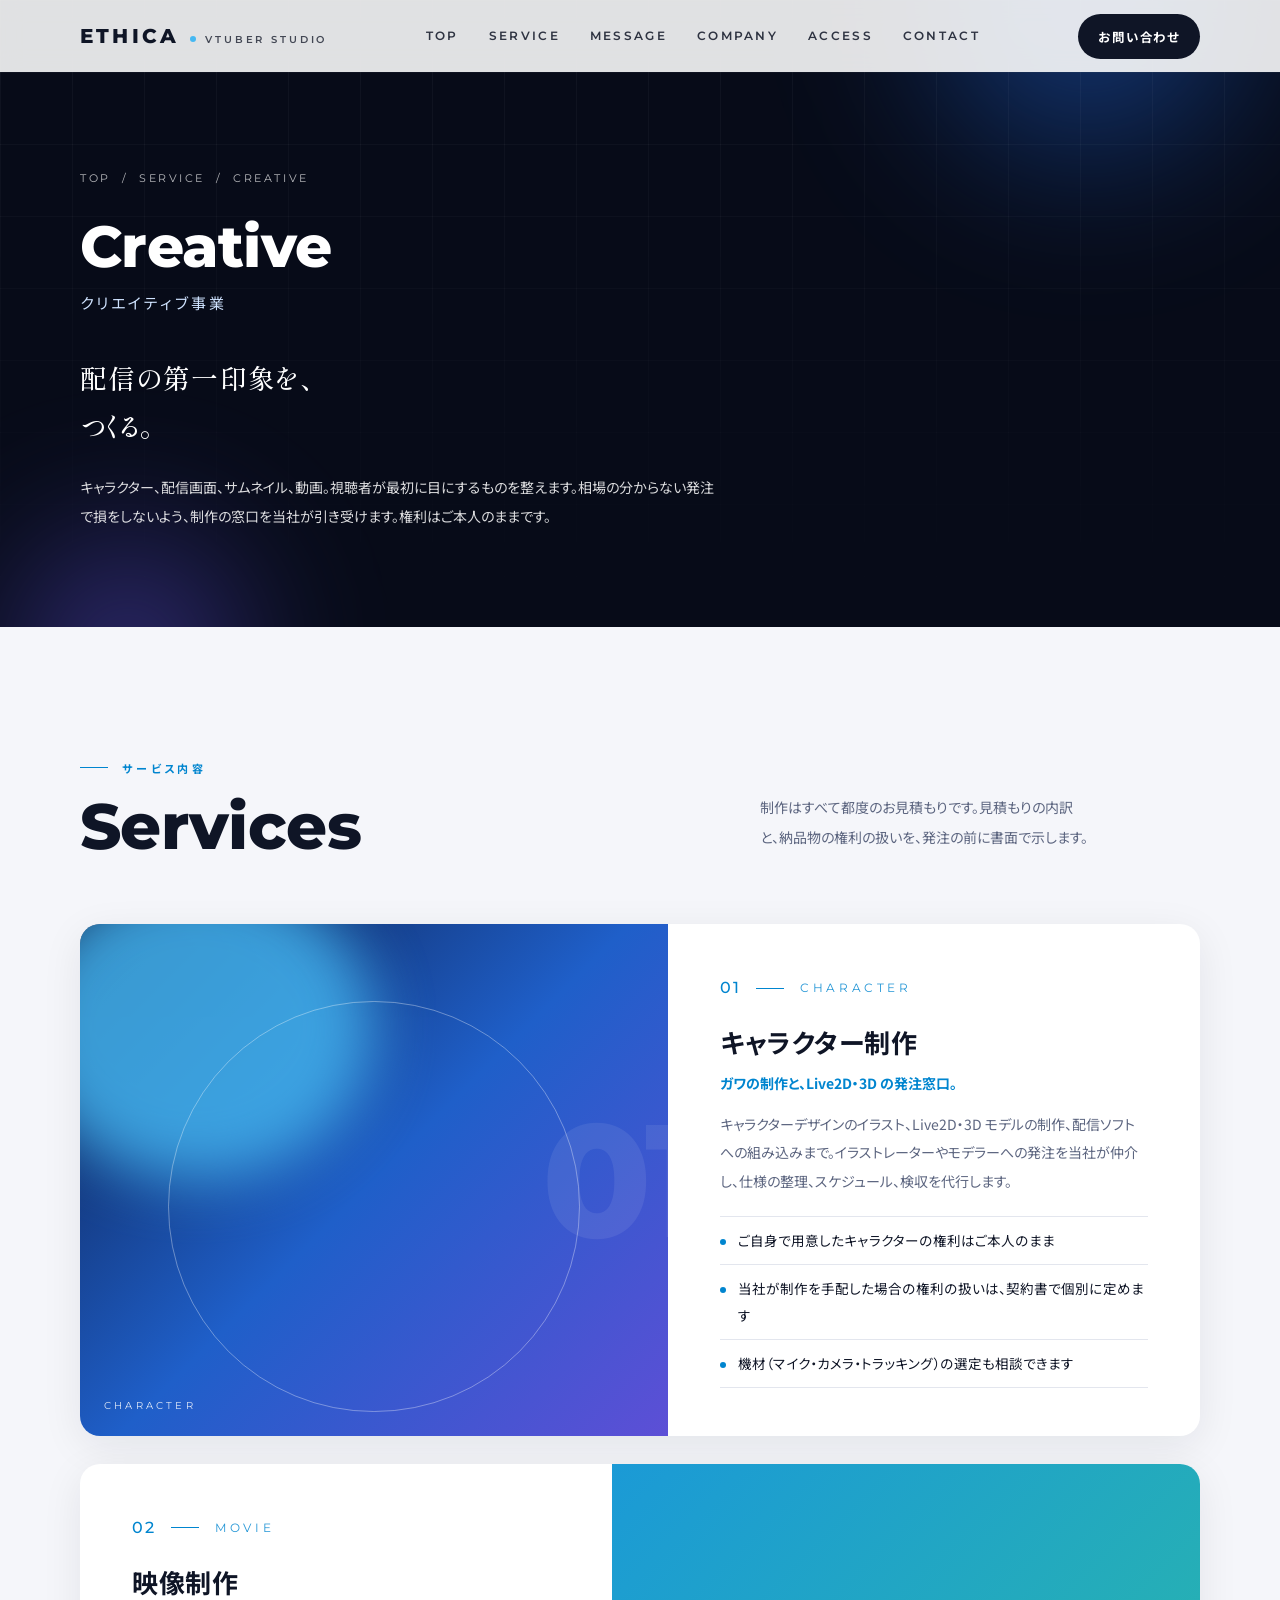
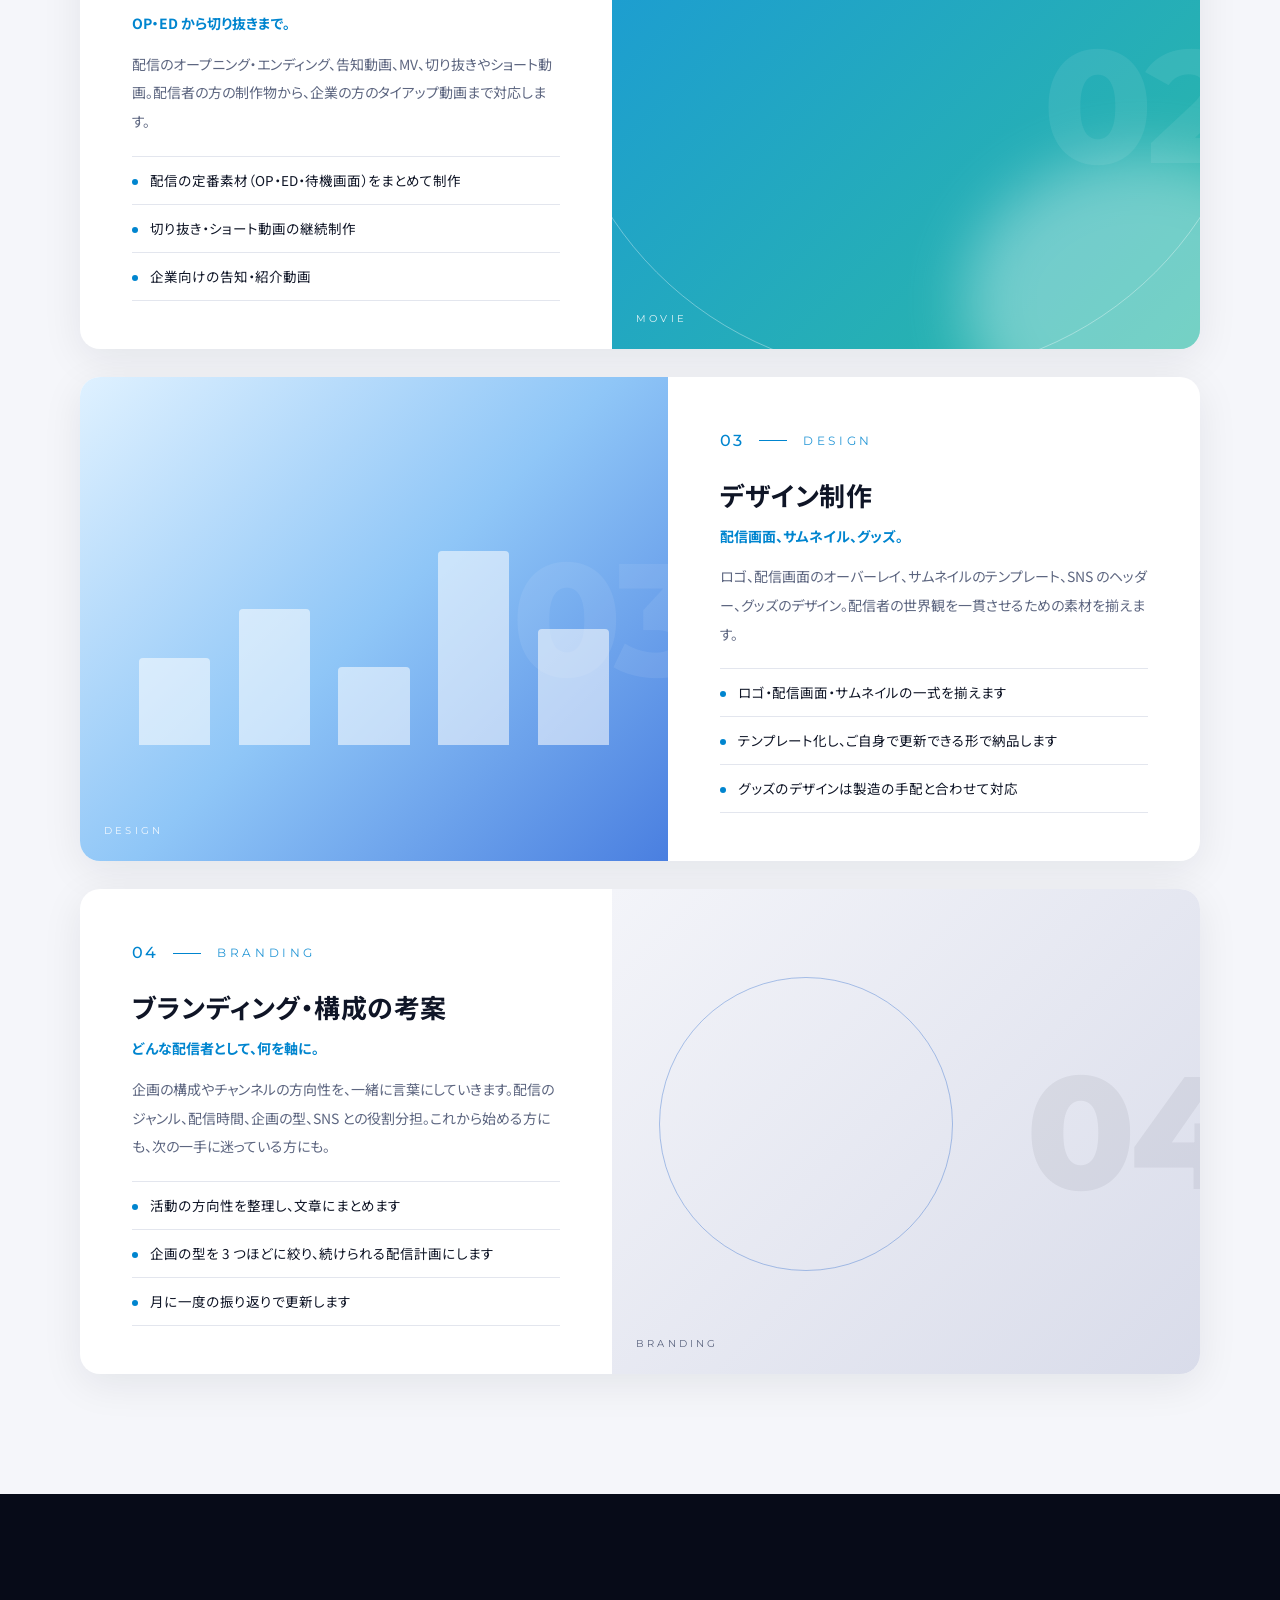
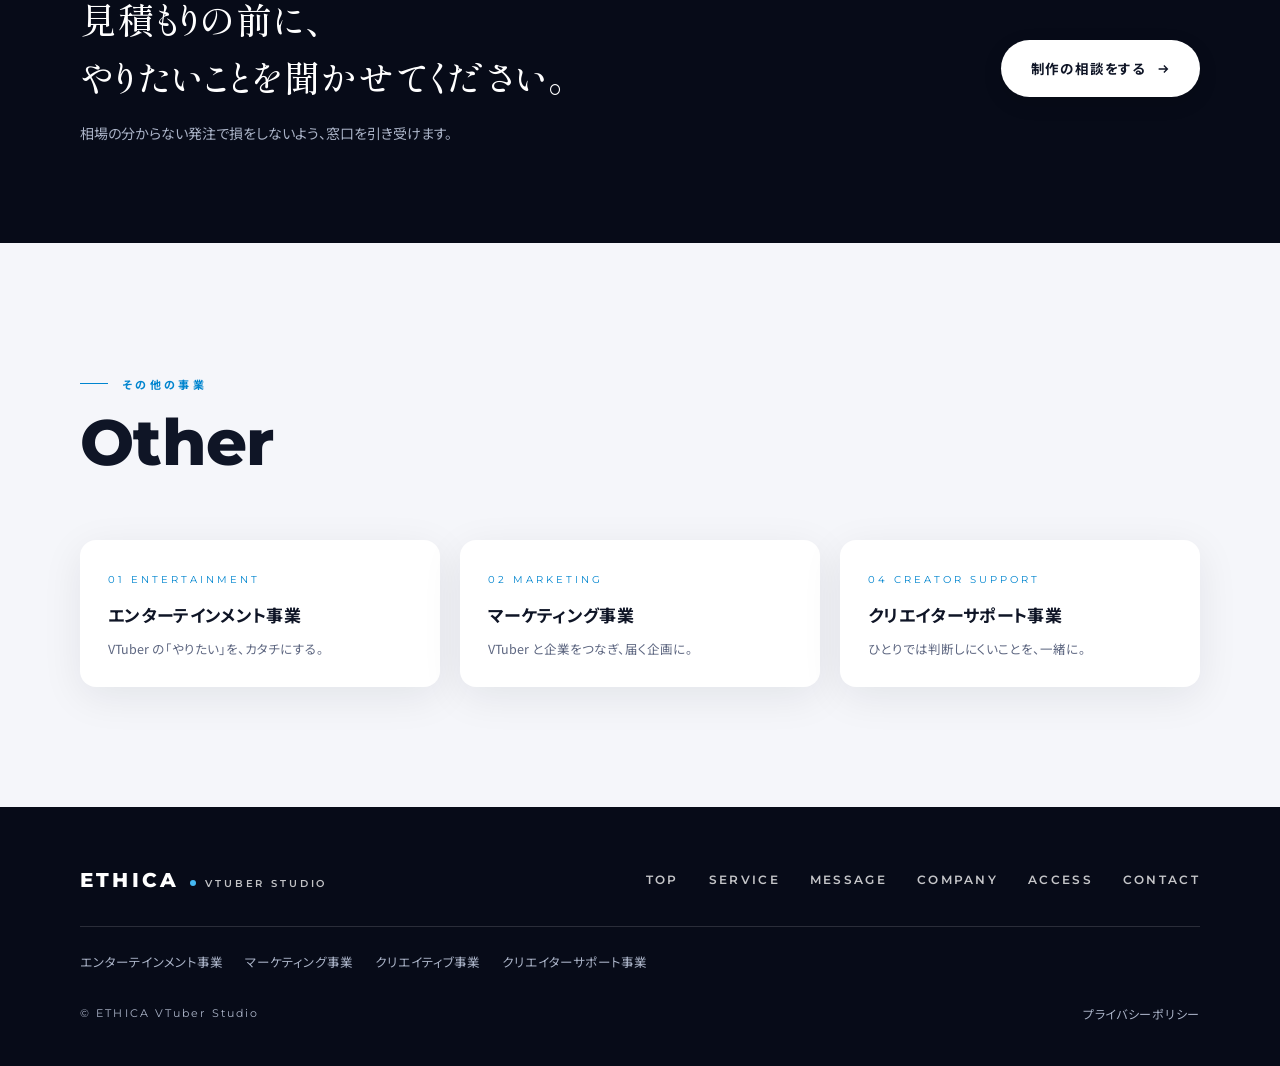
==== creative.html @ b713c882 "ETHICA VTuber Studio サイト初版（トップ・事業4ページ・プライバシーポリシー） Co-Authored-By: Claude Fable 5.1 <noreply@anthropi" ====
<!doctype html>
<html lang="ja">
<head>
<meta charset="utf-8">
<meta name="viewport" content="width=device-width,initial-scale=1">
<title>クリエイティブ事業｜ETHICA VTuber Studio</title>
<meta name="description" content="キャラクター制作、映像制作、デザイン制作、ブランディングと構成の考案。配信の第一印象をつくります。">
<meta name="robots" content="noindex,nofollow">
<meta property="og:title" content="クリエイティブ事業｜ETHICA VTuber Studio">
<meta property="og:description" content="キャラクター制作、映像制作、デザイン制作、ブランディングと構成の考案。配信の第一印象をつくります。">
<meta property="og:type" content="website">
<link rel="icon" href="assets/favicon.svg" type="image/svg+xml">
<link rel="preconnect" href="https://fonts.googleapis.com">
<link rel="preconnect" href="https://fonts.gstatic.com" crossorigin>
<link href="https://fonts.googleapis.com/css2?family=Montserrat:wght@500;600;700;800&family=Noto+Sans+JP:wght@400;500;700&family=Shippori+Mincho:wght@500;600&display=swap" rel="stylesheet">
<link rel="stylesheet" href="assets/style.css">
</head>
<body>
<header class="hd sub">
<div class="wrap">
<a class="logo" href="index.html" aria-label="ETHICA VTuber Studio">ETHICA<span class="dot"></span><small>VTUBER STUDIO</small></a>
<nav class="gnav" aria-label="グローバルナビゲーション"><a href="index.html">TOP</a><a href="index.html#service">SERVICE</a><a href="index.html#message">MESSAGE</a><a href="index.html#company">COMPANY</a><a href="index.html#access">ACCESS</a><a href="index.html#contact">CONTACT</a></nav>
<a class="hd-cta" href="index.html#contact">お問い合わせ</a>
<button class="burger" aria-label="メニュー" aria-expanded="false"><span></span><span></span><span></span></button>
</div>
</header>
<nav class="mnav" aria-label="モバイルナビゲーション"><a href="index.html">TOP</a><a href="index.html#service">SERVICE</a><a href="index.html#message">MESSAGE</a><a href="index.html#company">COMPANY</a><a href="index.html#access">ACCESS</a><a href="index.html#contact">CONTACT</a><div class="sub"><a href="entertainment.html">エンターテインメント事業</a><a href="marketing.html">マーケティング事業</a><a href="creative.html">クリエイティブ事業</a><a href="support.html">クリエイターサポート事業</a></div><a class="btn" href="index.html#contact">お問い合わせ</a></nav>
<main>
<section class="phero">
<div class="bg" aria-hidden="true"><i></i><i></i><div class="grid"></div></div>
<div class="wrap">
<p class="crumb"><a href="index.html">TOP</a> &nbsp;/&nbsp; <a href="index.html#service">SERVICE</a> &nbsp;/&nbsp; CREATIVE</p>
<h1 class="ttl">Creative</h1>
<p class="ja">クリエイティブ事業</p>
<p class="lead">配信の第一印象を、<br>つくる。</p>
<p class="desc">キャラクター、配信画面、サムネイル、動画。視聴者が最初に目にするものを整えます。相場の分からない発注で損をしないよう、制作の窓口を当社が引き受けます。権利はご本人のままです。</p>
</div>
</section>

<section class="paper">
<div class="wrap">
<div class="sec-head rv"><div><span class="label">サービス内容</span><h2 class="ttl">Services</h2></div><p>制作はすべて都度のお見積もりです。見積もりの内訳と、納品物の権利の扱いを、発注の前に書面で示します。</p></div>
<div class="items">
<article class="item rv">
<div class="vis"><div class="art a" aria-hidden="true"><span class="glow" style="width:60%;height:60%;left:-10%;top:-10%;background:#45b8f2"></span><span class="ring" style="width:70%;aspect-ratio:1;left:15%;top:15%"></span><span class="mark">01</span><span class="lbl">CHARACTER</span></div></div>
<div class="body"><div class="no"><b>01</b><span>CHARACTER</span></div><h3>キャラクター制作</h3><p class="lead">ガワの制作と、Live2D・3D の発注窓口。</p><p>キャラクターデザインのイラスト、Live2D・3D モデルの制作、配信ソフトへの組み込みまで。イラストレーターやモデラーへの発注を当社が仲介し、仕様の整理、スケジュール、検収を代行します。</p>
<ul class="pts"><li>ご自身で用意したキャラクターの権利はご本人のまま</li><li>当社が制作を手配した場合の権利の扱いは、契約書で個別に定めます</li><li>機材（マイク・カメラ・トラッキング）の選定も相談できます</li></ul></div>
</article>
<article class="item rv">
<div class="vis"><div class="art c" aria-hidden="true"><span class="ring" style="width:120%;aspect-ratio:1;left:-10%;top:-40%"></span><span class="glow" style="width:60%;height:60%;right:-20%;bottom:-20%;background:#fff;opacity:.35"></span><span class="mark">02</span><span class="lbl">MOVIE</span></div></div>
<div class="body"><div class="no"><b>02</b><span>MOVIE</span></div><h3>映像制作</h3><p class="lead">OP・ED から切り抜きまで。</p><p>配信のオープニング・エンディング、告知動画、MV、切り抜きやショート動画。配信者の方の制作物から、企業の方のタイアップ動画まで対応します。</p>
<ul class="pts"><li>配信の定番素材（OP・ED・待機画面）をまとめて制作</li><li>切り抜き・ショート動画の継続制作</li><li>企業向けの告知・紹介動画</li></ul></div>
</article>
<article class="item rv">
<div class="vis"><div class="art b" aria-hidden="true"><span class="bars"><i style="height:45%"></i><i style="height:70%"></i><i style="height:40%"></i><i style="height:100%"></i><i style="height:60%"></i></span><span class="mark">03</span><span class="lbl">DESIGN</span></div></div>
<div class="body"><div class="no"><b>03</b><span>DESIGN</span></div><h3>デザイン制作</h3><p class="lead">配信画面、サムネイル、グッズ。</p><p>ロゴ、配信画面のオーバーレイ、サムネイルのテンプレート、SNS のヘッダー、グッズのデザイン。配信者の世界観を一貫させるための素材を揃えます。</p>
<ul class="pts"><li>ロゴ・配信画面・サムネイルの一式を揃えます</li><li>テンプレート化し、ご自身で更新できる形で納品します</li><li>グッズのデザインは製造の手配と合わせて対応</li></ul></div>
</article>
<article class="item rv">
<div class="vis"><div class="art d" aria-hidden="true"><span class="ring" style="width:50%;aspect-ratio:1;left:8%;top:18%;border-color:rgba(31,95,201,.35)"></span><span class="mark">04</span><span class="lbl">BRANDING</span></div></div>
<div class="body"><div class="no"><b>04</b><span>BRANDING</span></div><h3>ブランディング・構成の考案</h3><p class="lead">どんな配信者として、何を軸に。</p><p>企画の構成やチャンネルの方向性を、一緒に言葉にしていきます。配信のジャンル、配信時間、企画の型、SNS との役割分担。これから始める方にも、次の一手に迷っている方にも。</p>
<ul class="pts"><li>活動の方向性を整理し、文章にまとめます</li><li>企画の型を 3 つほどに絞り、続けられる配信計画にします</li><li>月に一度の振り返りで更新します</li></ul></div>
</article>
</div>
</div>
</section>

<div class="band">
<div class="wrap">
<div><h2>見積もりの前に、<br>やりたいことを聞かせてください。</h2><p>相場の分からない発注で損をしないよう、窓口を引き受けます。</p></div>
<div class="ctas"><a class="btn" href="index.html#contact">制作の相談をする<svg class="ar" viewBox="0 0 16 16" fill="none" stroke="currentColor" stroke-width="1.6"><path d="M3 8h10M9 4l4 4-4 4"/></svg></a></div>
</div>
</div>

<section class="paper">
<div class="wrap">
<div class="sec-head rv"><div><span class="label">その他の事業</span><h2 class="ttl">Other</h2></div></div>
<div class="others">
<a class="rv d1" href="entertainment.html"><span class="en">01 Entertainment</span><b>エンターテインメント事業</b><span>VTuber の「やりたい」を、カタチにする。</span></a>
<a class="rv d2" href="marketing.html"><span class="en">02 Marketing</span><b>マーケティング事業</b><span>VTuber と企業をつなぎ、届く企画に。</span></a>
<a class="rv d3" href="support.html"><span class="en">04 Creator Support</span><b>クリエイターサポート事業</b><span>ひとりでは判断しにくいことを、一緒に。</span></a>
</div>
</div>
</section>
</main>
<footer class="ft">
<div class="wrap">
<div class="row">
<a class="logo" href="index.html">ETHICA<span class="dot"></span><small>VTUBER STUDIO</small></a>
<nav class="gnav" aria-label="フッターナビゲーション"><a href="index.html">TOP</a><a href="index.html#service">SERVICE</a><a href="index.html#message">MESSAGE</a><a href="index.html#company">COMPANY</a><a href="index.html#access">ACCESS</a><a href="index.html#contact">CONTACT</a></nav>
</div>
<div class="biz"><a href="entertainment.html">エンターテインメント事業</a><a href="marketing.html">マーケティング事業</a><a href="creative.html">クリエイティブ事業</a><a href="support.html">クリエイターサポート事業</a></div>
<div class="bottom"><span>© ETHICA VTuber Studio</span><a href="privacy.html">プライバシーポリシー</a></div>
</div>
</footer>
<script src="assets/main.js"></script>
</body>
</html>
---- assets/style.css ----
/* ETHICA VTuber Studio — サイト共通スタイル
   参考: miraimusubi.jp のトーン（紙色の背景・紺のインク・青→紫のグラデーション・Montserrat の英字見出し）
   3 色基調: paper / ink / brand（補助に dusk） */
:root{
  --paper:#f5f6fa; --white:#fff; --ink:#0f1526; --night:#070b18;
  --brand:#0085cf; --brand-light:#45b8f2; --dusk:#8b72ff; --teal:#2bb9a6;
  --muted:#5d6680; --line:#e3e6ee; --line-dark:rgba(255,255,255,.14);
  --grad:linear-gradient(100deg,#36c6db 0%,#1f74dc 55%,#0b49ac 100%);
  --grad-band:linear-gradient(110deg,#0b2a6b 0%,#1f5fc9 45%,#5d4fd6 100%);
  --font-sans:"Noto Sans JP","Hiragino Kaku Gothic ProN","Hiragino Sans",Meiryo,sans-serif;
  --font-serif:"Shippori Mincho","Hiragino Mincho ProN","Yu Mincho",serif;
  --font-display:"Montserrat","Noto Sans JP",sans-serif;
  --radius:20px; --shadow:0 10px 40px rgba(15,21,38,.08);
  --w:1120px;
}
*{box-sizing:border-box;margin:0;padding:0}
html{scroll-behavior:smooth;-webkit-text-size-adjust:100%}
body{font-family:var(--font-sans);color:var(--ink);background:var(--white);font-size:15px;line-height:2;-webkit-font-smoothing:antialiased;font-feature-settings:"palt"}
img,svg{display:block;max-width:100%}
a{color:inherit;text-decoration:none}
ul{list-style:none}
.wrap{width:min(var(--w),calc(100% - 48px));margin:0 auto}
.en{font-family:var(--font-display);letter-spacing:.18em;text-transform:uppercase}
.serif{font-family:var(--font-serif)}
.sr{position:absolute;width:1px;height:1px;overflow:hidden;clip:rect(0 0 0 0)}

/* ヘッダー: ヒーロー上では透過＋白文字、スクロール後は白の半透明バー */
.hd{position:fixed;inset:0 0 auto 0;z-index:50;height:72px;transition:background .35s,box-shadow .35s,color .35s;color:#fff}
.hd .wrap{height:100%;display:flex;align-items:center;justify-content:space-between}
.hd.solid,.hd.sub{background:rgba(255,255,255,.88);backdrop-filter:blur(12px);-webkit-backdrop-filter:blur(12px);color:var(--ink);box-shadow:0 1px 0 rgba(15,21,38,.06)}
.logo{display:flex;align-items:baseline;gap:9px;font-family:var(--font-display);font-weight:800;font-size:20px;letter-spacing:.16em;line-height:1}
.logo small{font-size:9.5px;letter-spacing:.3em;font-weight:600;opacity:.75}
.logo .dot{display:inline-block;width:6px;height:6px;border-radius:50%;background:var(--brand-light);margin-left:2px;transform:translateY(-1px)}
.gnav{display:flex;gap:30px;font-family:var(--font-display);font-size:11.5px;letter-spacing:.2em;font-weight:600}
.gnav a{position:relative;padding:6px 0;opacity:.85}
.gnav a::after{content:"";position:absolute;left:0;right:0;bottom:0;height:1px;background:currentColor;transform:scaleX(0);transform-origin:left;transition:transform .3s}
.gnav a:hover::after{transform:scaleX(1)}
.hd-cta{display:inline-flex;align-items:center;gap:8px;padding:10px 20px;border-radius:999px;font-size:12.5px;font-weight:700;letter-spacing:.06em;background:#fff;color:var(--ink);box-shadow:0 4px 14px rgba(0,0,0,.12)}
.hd.solid .hd-cta,.hd.sub .hd-cta{background:var(--ink);color:#fff;box-shadow:none}
.burger{display:none;width:44px;height:44px;border:0;background:none;color:inherit;cursor:pointer;position:relative}
.burger span{position:absolute;left:12px;right:12px;height:1.5px;background:currentColor;transition:.3s}
.burger span:nth-child(1){top:16px}.burger span:nth-child(2){top:22px}.burger span:nth-child(3){top:28px}
.burger.open span:nth-child(1){top:22px;transform:rotate(45deg)}.burger.open span:nth-child(2){opacity:0}.burger.open span:nth-child(3){top:22px;transform:rotate(-45deg)}
.mnav{display:none}

/* ヒーロー（トップ）: 全画面の暗い舞台。中央に明朝の一文 */
.hero{position:relative;min-height:100svh;display:grid;place-items:center;text-align:center;color:#fff;background:var(--night);overflow:hidden;isolation:isolate}
.hero .bg{position:absolute;inset:0;z-index:-1}
.hero .bg i{position:absolute;border-radius:50%;filter:blur(70px);opacity:.75;animation:drift 18s ease-in-out infinite alternate}
.hero .bg i:nth-child(1){width:60vw;height:60vw;left:-15vw;top:-20vw;background:radial-gradient(closest-side,#1f5fc9,transparent 70%)}
.hero .bg i:nth-child(2){width:50vw;height:50vw;right:-12vw;top:10vh;background:radial-gradient(closest-side,#5d4fd6,transparent 70%);animation-delay:-6s}
.hero .bg i:nth-child(3){width:40vw;height:40vw;left:30vw;bottom:-18vw;background:radial-gradient(closest-side,#2bb9a6,transparent 70%);opacity:.45;animation-delay:-11s}
.hero .bg .grid{position:absolute;inset:0;background-image:linear-gradient(rgba(255,255,255,.045) 1px,transparent 1px),linear-gradient(90deg,rgba(255,255,255,.045) 1px,transparent 1px);background-size:72px 72px;mask-image:radial-gradient(ellipse at center,#000 30%,transparent 75%);-webkit-mask-image:radial-gradient(ellipse at center,#000 30%,transparent 75%)}
.hero .bg .vig{position:absolute;inset:0;background:radial-gradient(ellipse at center,transparent 40%,rgba(7,11,24,.7) 100%)}
@keyframes drift{from{transform:translate(0,0) scale(1)}to{transform:translate(4vw,3vh) scale(1.08)}}
.hero .in{padding:120px 24px 140px}
.hero .eyebrow{font-size:11px;letter-spacing:.4em;opacity:.75;margin-bottom:28px}
.hero h1{font-family:var(--font-serif);font-weight:500;font-size:clamp(34px,5.2vw,68px);line-height:1.55;letter-spacing:.06em;text-shadow:0 2px 30px rgba(0,0,0,.35)}
.hero .sub{margin-top:26px;font-size:clamp(13px,1.1vw,15.5px);letter-spacing:.22em;opacity:.85}
.hero .ctas{display:flex;gap:14px;justify-content:center;margin-top:46px;flex-wrap:wrap}
.scroll{position:absolute;left:50%;bottom:34px;transform:translateX(-50%);font-family:var(--font-display);font-size:9.5px;letter-spacing:.4em;opacity:.7;display:flex;flex-direction:column;align-items:center;gap:10px}
.scroll::after{content:"";width:1px;height:44px;background:linear-gradient(#fff,transparent);animation:scroll-line 2.4s cubic-bezier(.65,0,.35,1) infinite}
@keyframes scroll-line{0%{transform:scaleY(0);transform-origin:top}50%{transform:scaleY(1);transform-origin:top}51%{transform-origin:bottom}100%{transform:scaleY(0);transform-origin:bottom}}

/* ボタン */
.btn{display:inline-flex;align-items:center;gap:10px;padding:15px 30px;border-radius:999px;font-size:13.5px;font-weight:700;letter-spacing:.06em;background:#fff;color:var(--ink);transition:transform .25s,box-shadow .25s;box-shadow:0 6px 20px rgba(0,0,0,.12)}
.btn:hover{transform:translateY(-2px);box-shadow:0 12px 28px rgba(0,0,0,.18)}
.btn.ghost{background:transparent;color:#fff;border:1px solid rgba(255,255,255,.55);box-shadow:none}
.btn.ghost:hover{background:rgba(255,255,255,.1)}
.btn.ink{background:var(--ink);color:#fff;box-shadow:none}
.btn.brand{background:var(--grad);color:#fff;box-shadow:0 8px 24px rgba(31,95,201,.3)}
.btn .ar{width:14px;height:14px}
.tlink{display:inline-flex;align-items:center;gap:8px;font-size:13px;font-weight:700;letter-spacing:.04em;padding-bottom:6px;border-bottom:1px solid var(--line);transition:border-color .3s}
.tlink:hover{border-color:var(--ink)}
.tlink .ar{width:13px;height:13px}

/* セクション共通 */
section{padding:120px 0}
.paper{background:var(--paper)}
.sec-head{display:flex;justify-content:space-between;align-items:flex-end;gap:48px;margin-bottom:64px}
.label{display:inline-flex;align-items:center;gap:14px;font-size:11px;letter-spacing:.3em;color:var(--brand);font-weight:700}
.label::before{content:"";width:28px;height:1px;background:currentColor}
.label.light{color:var(--brand-light)}
.ttl{font-family:var(--font-display);font-weight:800;font-size:clamp(40px,5vw,64px);line-height:1.05;letter-spacing:-.01em;margin-top:14px;color:var(--ink)}
.ttl.light{color:#e9ecf3}
.sec-head p{max-width:440px;font-size:14px;color:var(--muted);line-height:2.1;padding-bottom:8px;text-wrap:balance}

/* Service: 大型カード1枚＋3枚カード */
.feature{display:grid;grid-template-columns:1fr 1fr;border-radius:var(--radius);overflow:hidden;box-shadow:var(--shadow);background:var(--night);color:#fff}
.feature .vis{position:relative;min-height:440px;overflow:hidden}
.feature .body{padding:56px 60px 56px 56px;display:flex;flex-direction:column;justify-content:center}
.no{display:flex;align-items:center;gap:16px;font-family:var(--font-display);font-size:12px;letter-spacing:.3em;color:var(--brand-light)}
.no b{font-weight:500;font-size:16px;letter-spacing:.1em}
.no::after{content:"";width:28px;height:1px;background:currentColor;order:1}
.no span{order:2;opacity:.85}
.feature .kicker{margin-top:28px;font-size:13.5px;letter-spacing:.12em;opacity:.8}
.feature h3{margin-top:8px;font-family:var(--font-serif);font-weight:500;font-size:clamp(28px,2.6vw,38px);letter-spacing:.06em;line-height:1.4;background:linear-gradient(90deg,#fff,#b9d8ff 60%,#c9bbff);-webkit-background-clip:text;background-clip:text;color:transparent}
.feature p{margin-top:22px;font-size:14px;line-height:2.1;opacity:.9}
.feature .meta{margin-top:26px;padding-top:22px;border-top:1px solid var(--line-dark);font-size:12.5px;color:#aab3c7;line-height:2}
.feature .meta b{color:var(--brand-light);font-weight:600;margin-right:10px}
.feature .btn{margin-top:30px;align-self:flex-start}
.cards{display:grid;grid-template-columns:repeat(3,1fr);gap:28px;margin-top:28px}
.card{background:#fff;border-radius:var(--radius);overflow:hidden;box-shadow:var(--shadow);display:flex;flex-direction:column;transition:transform .35s,box-shadow .35s}
.card:hover{transform:translateY(-4px);box-shadow:0 20px 50px rgba(15,21,38,.12)}
.card .vis{height:220px;position:relative;overflow:hidden}
.card .body{padding:30px 30px 34px;display:flex;flex-direction:column;flex:1}
.card .no{color:var(--brand)}
.card h3{margin-top:18px;font-size:22px;font-weight:700;letter-spacing:.02em;line-height:1.5}
.card .lead{margin-top:6px;font-size:14px;color:var(--brand);font-weight:700}
.card p{margin-top:8px;font-size:13.5px;color:var(--muted);line-height:1.95}
.tags{display:flex;flex-wrap:wrap;gap:8px;margin-top:16px}
.tags li{font-family:var(--font-display);font-size:9.5px;letter-spacing:.14em;padding:5px 12px;border:1px solid var(--line);border-radius:999px;color:var(--muted)}
.card .tlink{margin-top:auto;padding-top:26px;align-self:flex-start}

/* ビジュアル（画像の代わりに抽象グラフィック） */
.art{position:absolute;inset:0;overflow:hidden}
.art.a{background:linear-gradient(135deg,#0b1b45 0%,#1f5fc9 50%,#5d4fd6 100%)}
.art.b{background:linear-gradient(135deg,#dff1ff 0%,#8fc6f7 50%,#4a7fe0 100%)}
.art.c{background:linear-gradient(135deg,#1b9ad6 0%,#2bb9a6 100%)}
.art.d{background:linear-gradient(135deg,#f3f4f9 0%,#d9dcea 100%)}
.art .ring{position:absolute;border-radius:50%;border:1px solid rgba(255,255,255,.35)}
.art .glow{position:absolute;border-radius:50%;filter:blur(30px);opacity:.8}
.art .lbl{position:absolute;left:24px;bottom:20px;font-family:var(--font-display);font-size:10px;letter-spacing:.32em;color:rgba(255,255,255,.85)}
.art.d .lbl{color:var(--muted)}
.art .mark{position:absolute;right:-6%;top:50%;transform:translateY(-50%);font-family:var(--font-display);font-weight:800;font-size:160px;letter-spacing:-.04em;color:rgba(255,255,255,.08);line-height:1;user-select:none}
.art.d .mark{color:rgba(15,21,38,.06)}
.art .bars{position:absolute;left:10%;right:10%;bottom:24%;display:flex;gap:6%;align-items:flex-end;height:40%}
.art .bars i{flex:1;background:rgba(255,255,255,.55);border-radius:4px 4px 0 0}

/* Message: 暗い帯 */
.msg{background:var(--night);color:#fff;text-align:center;position:relative;overflow:hidden}
.msg .glow{position:absolute;left:50%;top:60%;width:720px;height:720px;transform:translate(-50%,-50%);background:radial-gradient(closest-side,rgba(93,79,214,.35),transparent 70%);filter:blur(30px);pointer-events:none}
.msg .label{justify-content:center}
.msg .label::before{display:none}
.msg .label::after{content:"";width:28px;height:1px;background:currentColor;order:-1}
.msg .copy{margin:56px auto 0;max-width:720px;font-size:15px;line-height:2.3}
.msg .copy+.copy{margin-top:28px}
.msg .mvv{display:grid;grid-template-columns:repeat(3,1fr);gap:24px;max-width:960px;margin:64px auto 0;text-align:left}
.msg .mvv div{padding:30px 30px 32px;border:1px solid var(--line-dark);border-radius:16px;background:rgba(255,255,255,.03)}
.msg .mvv .en{font-size:10.5px;color:var(--brand-light);letter-spacing:.3em}
.msg .mvv h3{margin-top:14px;font-family:var(--font-serif);font-weight:500;font-size:20px;line-height:1.7;letter-spacing:.04em}
.msg .mvv p{margin-top:10px;font-size:13px;color:#aab3c7;line-height:1.9}

/* Company / Access: 左見出し・右内容の 2 カラム */
.two{display:grid;grid-template-columns:320px 1fr;gap:64px;align-items:start}
.dl{border-top:1px solid var(--line)}
.dl div{display:grid;grid-template-columns:150px 1fr;gap:24px;padding:22px 0;border-bottom:1px solid var(--line);font-size:14px}
.dl dt{color:var(--brand);font-weight:700;font-size:13px;letter-spacing:.06em}
.dl dd{color:var(--ink);line-height:2}
.dl dd.tbd{color:var(--muted)}
.acc p{font-size:14px;line-height:2.1;margin-top:26px}
.acc .tlink{margin-top:24px}
.map{background:var(--paper);border-radius:var(--radius);min-height:360px;display:flex;align-items:center;justify-content:center;text-align:center;padding:48px}
.map .in{max-width:420px}
.map .en{font-size:10.5px;color:var(--brand);letter-spacing:.3em}
.map h3{margin-top:16px;font-size:20px;font-weight:700;letter-spacing:.02em}
.map p{margin-top:12px;font-size:13.5px;color:var(--muted)}
.map .pins{display:flex;gap:10px;justify-content:center;flex-wrap:wrap;margin-top:22px}
.map .pins li{font-size:12px;padding:6px 14px;border-radius:999px;background:#fff;border:1px solid var(--line);color:var(--ink)}

/* Contact: 青→紫の帯 */
.contact{background:var(--grad-band);color:#fff;text-align:center;position:relative;overflow:hidden}
.contact::before{content:"";position:absolute;left:-10%;top:-30%;width:50%;height:160%;background:radial-gradient(closest-side,rgba(69,184,242,.35),transparent 70%);filter:blur(30px)}
.contact::after{content:"";position:absolute;right:-10%;bottom:-40%;width:50%;height:160%;background:radial-gradient(closest-side,rgba(139,114,255,.45),transparent 70%);filter:blur(30px)}
.contact .wrap{position:relative;z-index:1}
.contact .label{justify-content:center;color:#cfe3ff}
.contact .label::before{display:none}
.contact .label::after{content:"";width:28px;height:1px;background:currentColor;order:-1}
.contact .ttl{color:#fff}
.contact .copy{margin-top:30px;font-size:14.5px;line-height:2.1;opacity:.95}
.contact .ctas{display:flex;gap:14px;justify-content:center;margin-top:40px;flex-wrap:wrap}
.contact .mail{margin-top:22px;font-family:var(--font-display);font-size:12.5px;letter-spacing:.2em;opacity:.85}
.contact .note{margin-top:22px;font-size:12px;opacity:.75}

/* フッター */
.ft{background:var(--night);color:#fff;padding:56px 0 40px}
.ft .row{display:flex;justify-content:space-between;align-items:center;gap:24px;flex-wrap:wrap;padding-bottom:28px;border-bottom:1px solid var(--line-dark)}
.ft .gnav{opacity:.9}
.ft .biz{display:flex;gap:22px;flex-wrap:wrap;margin-top:22px;font-size:12.5px;color:#aab3c7}
.ft .biz a:hover{color:#fff}
.ft .bottom{display:flex;justify-content:space-between;align-items:center;gap:16px;flex-wrap:wrap;margin-top:28px;font-family:var(--font-display);font-size:10.5px;letter-spacing:.2em;color:#aab3c7}
.ft .bottom a{font-family:var(--font-sans);letter-spacing:.06em;font-size:12px}

/* 事業ページ */
.phero{position:relative;background:var(--night);color:#fff;padding:168px 0 96px;overflow:hidden;isolation:isolate}
.phero .bg{position:absolute;inset:0;z-index:-1}
.phero .bg i{position:absolute;border-radius:50%;filter:blur(70px);opacity:.7}
.phero .bg i:nth-child(1){width:50vw;height:50vw;right:-10vw;top:-25vw;background:radial-gradient(closest-side,#1f5fc9,transparent 70%)}
.phero .bg i:nth-child(2){width:36vw;height:36vw;left:-8vw;bottom:-20vw;background:radial-gradient(closest-side,#5d4fd6,transparent 70%)}
.phero .bg .grid{position:absolute;inset:0;background-image:linear-gradient(rgba(255,255,255,.045) 1px,transparent 1px),linear-gradient(90deg,rgba(255,255,255,.045) 1px,transparent 1px);background-size:72px 72px;mask-image:linear-gradient(#000,transparent);-webkit-mask-image:linear-gradient(#000,transparent)}
.phero .crumb{font-family:var(--font-display);font-size:10.5px;letter-spacing:.24em;opacity:.7}
.phero .crumb a:hover{opacity:1}
.phero .ttl{color:#fff;font-size:clamp(34px,4.6vw,58px);margin-top:28px}
.phero .ja{margin-top:10px;font-size:15px;letter-spacing:.2em;color:#cfe3ff}
.phero .lead{margin-top:36px;max-width:640px;font-family:var(--font-serif);font-size:clamp(20px,2.1vw,28px);line-height:1.8;letter-spacing:.05em;font-weight:500}
.phero .desc{margin-top:22px;max-width:640px;font-size:14px;line-height:2.1;opacity:.85}
.items{display:flex;flex-direction:column;gap:28px}
.item{display:grid;grid-template-columns:1.05fr .95fr;background:#fff;border-radius:var(--radius);overflow:hidden;box-shadow:var(--shadow)}
.item:nth-child(even){direction:rtl}
.item:nth-child(even)>*{direction:ltr}
.item .vis{position:relative;min-height:320px}
.item .body{padding:48px 52px}
.item .no{color:var(--brand)}
.item h3{margin-top:18px;font-size:26px;font-weight:700;letter-spacing:.02em;line-height:1.5}
.item .lead{margin-top:8px;font-size:14px;color:var(--brand);font-weight:700}
.item p{margin-top:12px;font-size:14px;color:var(--muted);line-height:2.05}
.item .pts{margin-top:20px;border-top:1px solid var(--line)}
.item .pts li{padding:10px 0;border-bottom:1px solid var(--line);font-size:13.5px;display:flex;gap:12px}
.item .pts li::before{content:"";flex:0 0 6px;height:6px;border-radius:50%;background:var(--brand);margin-top:12px}
.who{display:grid;grid-template-columns:repeat(3,1fr);gap:24px}
.who div{background:#fff;border-radius:var(--radius);padding:36px 32px 38px;box-shadow:var(--shadow)}
.who .big{font-family:var(--font-serif);font-size:44px;line-height:1;color:var(--brand)}
.who h3{margin-top:18px;font-size:18px;font-weight:700}
.who p{margin-top:8px;font-size:13.5px;color:var(--muted)}
.who ul{margin-top:18px;border-top:1px solid var(--line)}
.who li{font-size:13.5px;padding:10px 0;border-bottom:1px solid var(--line)}
.flow{display:grid;grid-template-columns:repeat(4,1fr);gap:24px}
.flow div{position:relative;padding:32px 28px 34px;border-radius:var(--radius);background:#fff;box-shadow:var(--shadow)}
.flow .st{font-family:var(--font-display);font-size:11px;letter-spacing:.28em;color:var(--brand);font-weight:700}
.flow h3{margin-top:14px;font-size:18px;font-weight:700}
.flow p{margin-top:8px;font-size:13.5px;color:var(--muted);line-height:1.95}
.terms{width:100%;border-collapse:collapse;background:#fff;border-radius:var(--radius);overflow:hidden;box-shadow:var(--shadow);font-size:14px}
.terms th,.terms td{text-align:left;padding:20px 28px;border-bottom:1px solid var(--line);vertical-align:top;line-height:1.95}
.terms th{width:220px;color:var(--brand);font-size:13px;letter-spacing:.06em;font-weight:700}
.terms tr:last-child th,.terms tr:last-child td{border-bottom:0}
.band{background:var(--night);color:#fff;padding:96px 0}
.band .wrap{display:flex;justify-content:space-between;align-items:center;gap:40px;flex-wrap:wrap}
.band h2{font-family:var(--font-serif);font-weight:500;font-size:clamp(26px,3vw,36px);line-height:1.6;letter-spacing:.05em}
.band p{margin-top:14px;font-size:14px;color:#aab3c7}
.band .ctas{display:flex;gap:14px;flex-wrap:wrap}
.others{display:grid;grid-template-columns:repeat(3,1fr);gap:20px}
.others a{display:block;padding:26px 28px;background:#fff;border-radius:16px;box-shadow:var(--shadow);transition:transform .3s}
.others a:hover{transform:translateY(-3px)}
.others .en{font-size:10px;color:var(--brand);letter-spacing:.3em}
.others b{display:block;margin-top:8px;font-size:17px;letter-spacing:.02em}
.others span{display:block;margin-top:4px;font-size:12.5px;color:var(--muted)}

/* プライバシーポリシー等の文章ページ */
.prose{max-width:760px}
.prose h2{font-size:20px;font-weight:700;margin-top:48px;padding-bottom:12px;border-bottom:1px solid var(--line)}
.prose p,.prose li{font-size:14.5px;color:#2b3242;line-height:2.1;margin-top:12px}
.prose ul{padding-left:1.3em}.prose ul li{list-style:disc}
.prose .date{font-size:13px;color:var(--muted);margin-top:40px}

/* 表示アニメーション（スクロールで現れる） */
.rv{opacity:0;transform:translateY(24px);transition:opacity .9s cubic-bezier(.2,.6,.2,1),transform .9s cubic-bezier(.2,.6,.2,1)}
.rv.on{opacity:1;transform:none}
.rv.d1{transition-delay:.1s}.rv.d2{transition-delay:.2s}.rv.d3{transition-delay:.3s}
@media (prefers-reduced-motion:reduce){.rv{opacity:1;transform:none;transition:none}.hero .bg i,.scroll::after{animation:none}}

/* レスポンシブ */
@media (max-width:1024px){
  .cards{grid-template-columns:1fr 1fr}
  .feature{grid-template-columns:1fr}.feature .vis{min-height:300px}.feature .body{padding:44px 40px}
  .two{grid-template-columns:1fr;gap:36px}
  .msg .mvv{grid-template-columns:1fr}
  .who,.flow,.others{grid-template-columns:1fr 1fr}
  .item,.item:nth-child(even){grid-template-columns:1fr;direction:ltr}.item .vis{min-height:240px}.item .body{padding:36px 32px}
}
@media (max-width:760px){
  body{font-size:14.5px}
  section{padding:88px 0}
  .wrap{width:calc(100% - 40px)}
  .gnav,.hd-cta{display:none}
  .burger{display:block}
  .mnav{display:block;position:fixed;inset:72px 0 0 0;background:rgba(7,11,24,.96);color:#fff;z-index:49;padding:24px 28px;transform:translateY(-8px);opacity:0;pointer-events:none;transition:.3s}
  .mnav.open{opacity:1;transform:none;pointer-events:auto}
  .mnav a{display:block;padding:16px 0;border-bottom:1px solid var(--line-dark);font-family:var(--font-display);letter-spacing:.2em;font-size:13px;font-weight:600}
  .mnav .sub a{font-family:var(--font-sans);letter-spacing:.06em;font-size:14px;padding:13px 0 13px 14px;border-bottom:0;color:#cfe3ff}
  .mnav .btn{margin-top:24px}
  .hd.menu{background:rgba(7,11,24,.96);color:#fff}
  .hero .in{padding:110px 8px 120px}
  .sec-head{flex-direction:column;align-items:flex-start;gap:20px;margin-bottom:40px}
  .cards{grid-template-columns:1fr;gap:20px}
  .feature .body{padding:34px 26px 38px}
  .dl div{grid-template-columns:1fr;gap:4px;padding:18px 0}
  .map{min-height:0;padding:36px 24px}
  .who,.flow,.others{grid-template-columns:1fr}
  .phero{padding:130px 0 72px}
  .terms th,.terms td{display:block;width:auto;padding:14px 20px}
  .terms th{padding-bottom:0;border-bottom:0}
  .band .wrap{flex-direction:column;align-items:flex-start}
  .ft .row{flex-direction:column;align-items:flex-start}
  .ft .gnav{display:flex;flex-wrap:wrap;gap:14px 22px}
}
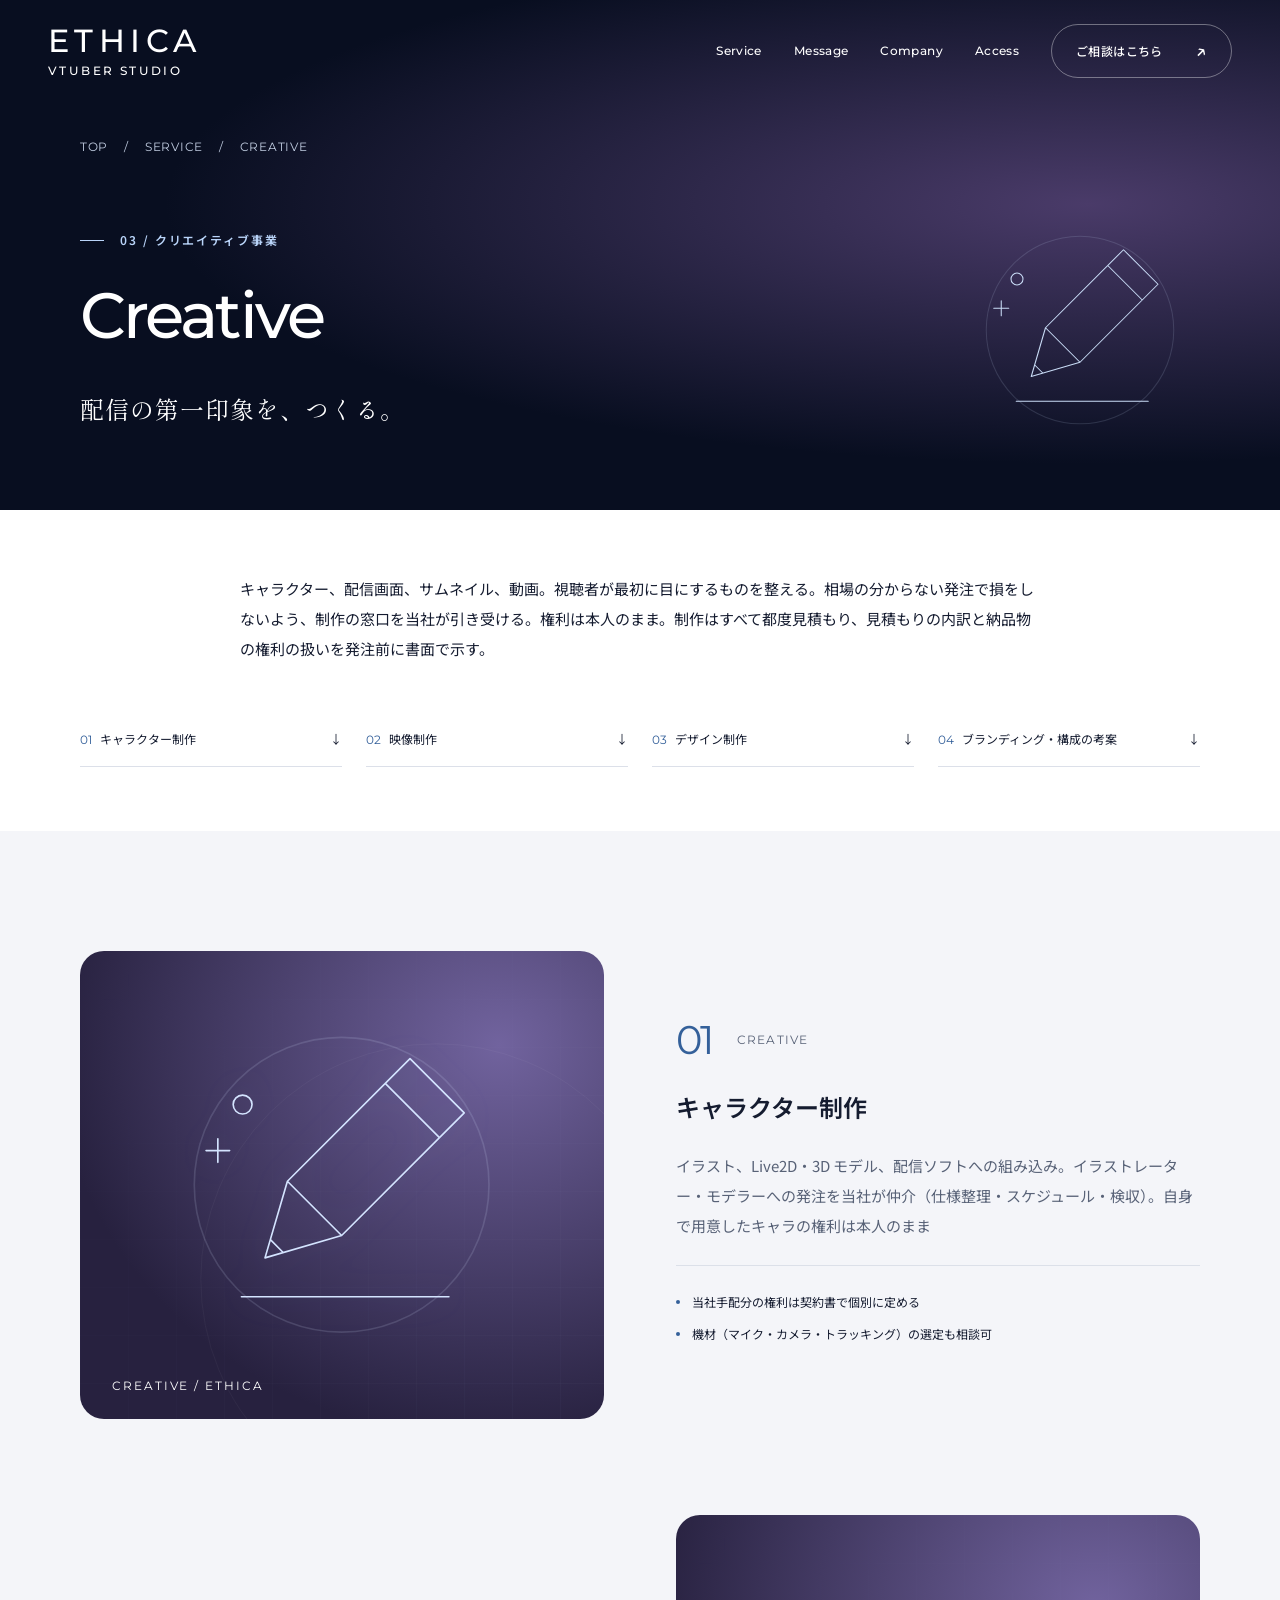
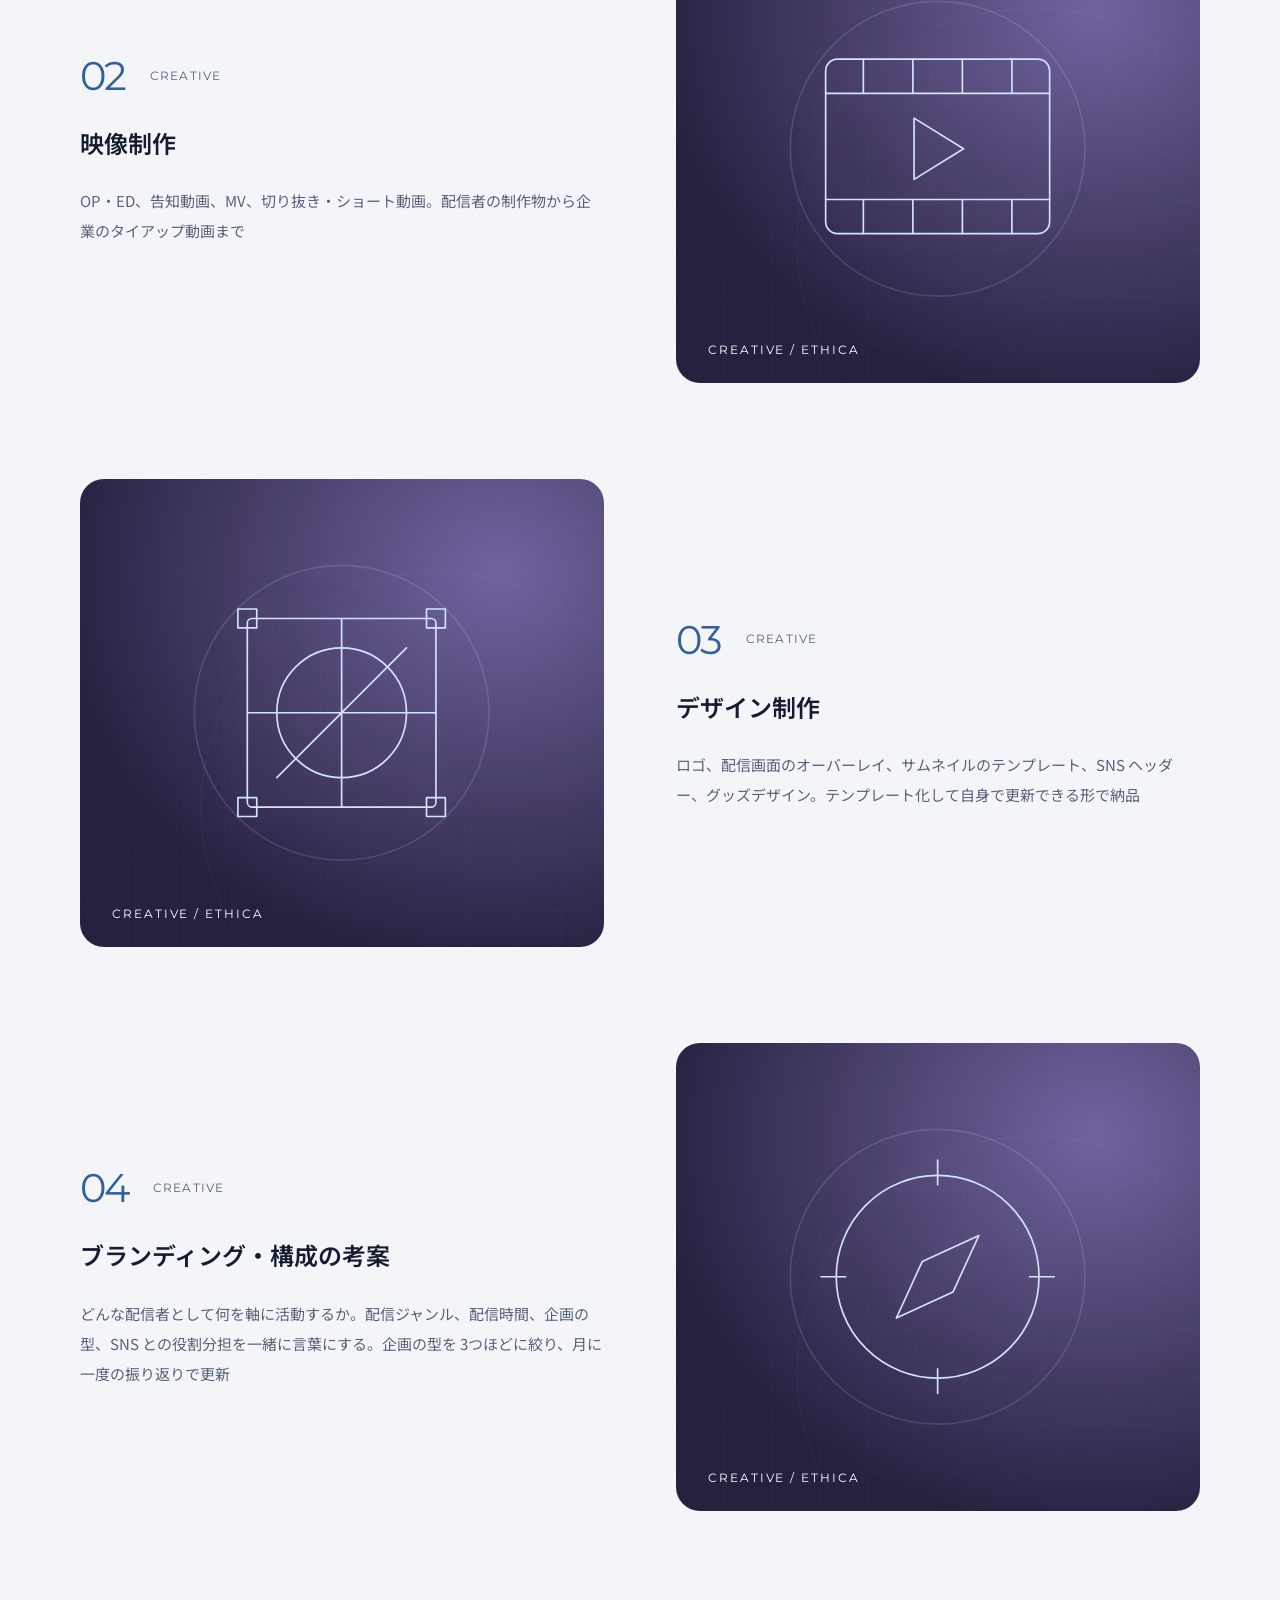
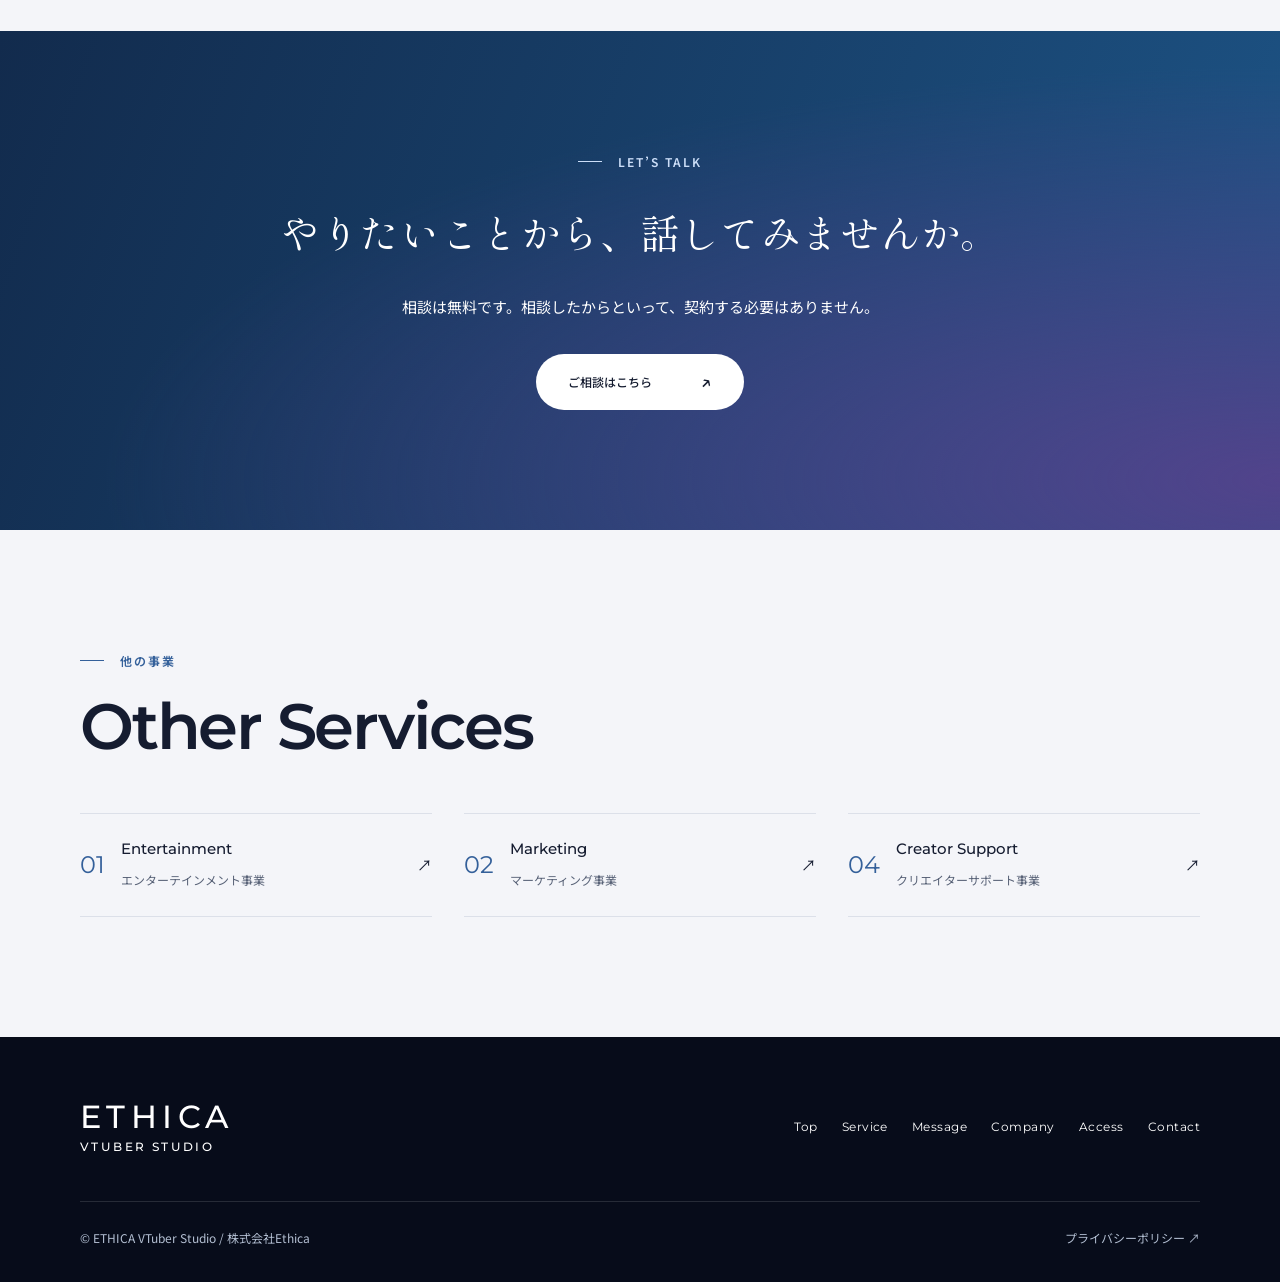
==== commit 016334d7: "GPT-6 astra デザイン版に差し替え（仮 VTuber ビジュアル・スマホ用立ち絵・画像軽量化） Co-Authored-By: Claude Fable 5.1 <noreply@anthr" ====
--- a/creative.html
+++ b/creative.html
@@ -1,98 +1 @@
-<!doctype html>
-<html lang="ja">
-<head>
-<meta charset="utf-8">
-<meta name="viewport" content="width=device-width,initial-scale=1">
-<title>クリエイティブ事業｜ETHICA VTuber Studio</title>
-<meta name="description" content="キャラクター制作、映像制作、デザイン制作、ブランディングと構成の考案。配信の第一印象をつくります。">
-<meta name="robots" content="noindex,nofollow">
-<meta property="og:title" content="クリエイティブ事業｜ETHICA VTuber Studio">
-<meta property="og:description" content="キャラクター制作、映像制作、デザイン制作、ブランディングと構成の考案。配信の第一印象をつくります。">
-<meta property="og:type" content="website">
-<link rel="icon" href="assets/favicon.svg" type="image/svg+xml">
-<link rel="preconnect" href="https://fonts.googleapis.com">
-<link rel="preconnect" href="https://fonts.gstatic.com" crossorigin>
-<link href="https://fonts.googleapis.com/css2?family=Montserrat:wght@500;600;700;800&family=Noto+Sans+JP:wght@400;500;700&family=Shippori+Mincho:wght@500;600&display=swap" rel="stylesheet">
-<link rel="stylesheet" href="assets/style.css">
-</head>
-<body>
-<header class="hd sub">
-<div class="wrap">
-<a class="logo" href="index.html" aria-label="ETHICA VTuber Studio">ETHICA<span class="dot"></span><small>VTUBER STUDIO</small></a>
-<nav class="gnav" aria-label="グローバルナビゲーション"><a href="index.html">TOP</a><a href="index.html#service">SERVICE</a><a href="index.html#message">MESSAGE</a><a href="index.html#company">COMPANY</a><a href="index.html#access">ACCESS</a><a href="index.html#contact">CONTACT</a></nav>
-<a class="hd-cta" href="index.html#contact">お問い合わせ</a>
-<button class="burger" aria-label="メニュー" aria-expanded="false"><span></span><span></span><span></span></button>
-</div>
-</header>
-<nav class="mnav" aria-label="モバイルナビゲーション"><a href="index.html">TOP</a><a href="index.html#service">SERVICE</a><a href="index.html#message">MESSAGE</a><a href="index.html#company">COMPANY</a><a href="index.html#access">ACCESS</a><a href="index.html#contact">CONTACT</a><div class="sub"><a href="entertainment.html">エンターテインメント事業</a><a href="marketing.html">マーケティング事業</a><a href="creative.html">クリエイティブ事業</a><a href="support.html">クリエイターサポート事業</a></div><a class="btn" href="index.html#contact">お問い合わせ</a></nav>
-<main>
-<section class="phero">
-<div class="bg" aria-hidden="true"><i></i><i></i><div class="grid"></div></div>
-<div class="wrap">
-<p class="crumb"><a href="index.html">TOP</a> &nbsp;/&nbsp; <a href="index.html#service">SERVICE</a> &nbsp;/&nbsp; CREATIVE</p>
-<h1 class="ttl">Creative</h1>
-<p class="ja">クリエイティブ事業</p>
-<p class="lead">配信の第一印象を、<br>つくる。</p>
-<p class="desc">キャラクター、配信画面、サムネイル、動画。視聴者が最初に目にするものを整えます。相場の分からない発注で損をしないよう、制作の窓口を当社が引き受けます。権利はご本人のままです。</p>
-</div>
-</section>
-
-<section class="paper">
-<div class="wrap">
-<div class="sec-head rv"><div><span class="label">サービス内容</span><h2 class="ttl">Services</h2></div><p>制作はすべて都度のお見積もりです。見積もりの内訳と、納品物の権利の扱いを、発注の前に書面で示します。</p></div>
-<div class="items">
-<article class="item rv">
-<div class="vis"><div class="art a" aria-hidden="true"><span class="glow" style="width:60%;height:60%;left:-10%;top:-10%;background:#45b8f2"></span><span class="ring" style="width:70%;aspect-ratio:1;left:15%;top:15%"></span><span class="mark">01</span><span class="lbl">CHARACTER</span></div></div>
-<div class="body"><div class="no"><b>01</b><span>CHARACTER</span></div><h3>キャラクター制作</h3><p class="lead">ガワの制作と、Live2D・3D の発注窓口。</p><p>キャラクターデザインのイラスト、Live2D・3D モデルの制作、配信ソフトへの組み込みまで。イラストレーターやモデラーへの発注を当社が仲介し、仕様の整理、スケジュール、検収を代行します。</p>
-<ul class="pts"><li>ご自身で用意したキャラクターの権利はご本人のまま</li><li>当社が制作を手配した場合の権利の扱いは、契約書で個別に定めます</li><li>機材（マイク・カメラ・トラッキング）の選定も相談できます</li></ul></div>
-</article>
-<article class="item rv">
-<div class="vis"><div class="art c" aria-hidden="true"><span class="ring" style="width:120%;aspect-ratio:1;left:-10%;top:-40%"></span><span class="glow" style="width:60%;height:60%;right:-20%;bottom:-20%;background:#fff;opacity:.35"></span><span class="mark">02</span><span class="lbl">MOVIE</span></div></div>
-<div class="body"><div class="no"><b>02</b><span>MOVIE</span></div><h3>映像制作</h3><p class="lead">OP・ED から切り抜きまで。</p><p>配信のオープニング・エンディング、告知動画、MV、切り抜きやショート動画。配信者の方の制作物から、企業の方のタイアップ動画まで対応します。</p>
-<ul class="pts"><li>配信の定番素材（OP・ED・待機画面）をまとめて制作</li><li>切り抜き・ショート動画の継続制作</li><li>企業向けの告知・紹介動画</li></ul></div>
-</article>
-<article class="item rv">
-<div class="vis"><div class="art b" aria-hidden="true"><span class="bars"><i style="height:45%"></i><i style="height:70%"></i><i style="height:40%"></i><i style="height:100%"></i><i style="height:60%"></i></span><span class="mark">03</span><span class="lbl">DESIGN</span></div></div>
-<div class="body"><div class="no"><b>03</b><span>DESIGN</span></div><h3>デザイン制作</h3><p class="lead">配信画面、サムネイル、グッズ。</p><p>ロゴ、配信画面のオーバーレイ、サムネイルのテンプレート、SNS のヘッダー、グッズのデザイン。配信者の世界観を一貫させるための素材を揃えます。</p>
-<ul class="pts"><li>ロゴ・配信画面・サムネイルの一式を揃えます</li><li>テンプレート化し、ご自身で更新できる形で納品します</li><li>グッズのデザインは製造の手配と合わせて対応</li></ul></div>
-</article>
-<article class="item rv">
-<div class="vis"><div class="art d" aria-hidden="true"><span class="ring" style="width:50%;aspect-ratio:1;left:8%;top:18%;border-color:rgba(31,95,201,.35)"></span><span class="mark">04</span><span class="lbl">BRANDING</span></div></div>
-<div class="body"><div class="no"><b>04</b><span>BRANDING</span></div><h3>ブランディング・構成の考案</h3><p class="lead">どんな配信者として、何を軸に。</p><p>企画の構成やチャンネルの方向性を、一緒に言葉にしていきます。配信のジャンル、配信時間、企画の型、SNS との役割分担。これから始める方にも、次の一手に迷っている方にも。</p>
-<ul class="pts"><li>活動の方向性を整理し、文章にまとめます</li><li>企画の型を 3 つほどに絞り、続けられる配信計画にします</li><li>月に一度の振り返りで更新します</li></ul></div>
-</article>
-</div>
-</div>
-</section>
-
-<div class="band">
-<div class="wrap">
-<div><h2>見積もりの前に、<br>やりたいことを聞かせてください。</h2><p>相場の分からない発注で損をしないよう、窓口を引き受けます。</p></div>
-<div class="ctas"><a class="btn" href="index.html#contact">制作の相談をする<svg class="ar" viewBox="0 0 16 16" fill="none" stroke="currentColor" stroke-width="1.6"><path d="M3 8h10M9 4l4 4-4 4"/></svg></a></div>
-</div>
-</div>
-
-<section class="paper">
-<div class="wrap">
-<div class="sec-head rv"><div><span class="label">その他の事業</span><h2 class="ttl">Other</h2></div></div>
-<div class="others">
-<a class="rv d1" href="entertainment.html"><span class="en">01 Entertainment</span><b>エンターテインメント事業</b><span>VTuber の「やりたい」を、カタチにする。</span></a>
-<a class="rv d2" href="marketing.html"><span class="en">02 Marketing</span><b>マーケティング事業</b><span>VTuber と企業をつなぎ、届く企画に。</span></a>
-<a class="rv d3" href="support.html"><span class="en">04 Creator Support</span><b>クリエイターサポート事業</b><span>ひとりでは判断しにくいことを、一緒に。</span></a>
-</div>
-</div>
-</section>
-</main>
-<footer class="ft">
-<div class="wrap">
-<div class="row">
-<a class="logo" href="index.html">ETHICA<span class="dot"></span><small>VTUBER STUDIO</small></a>
-<nav class="gnav" aria-label="フッターナビゲーション"><a href="index.html">TOP</a><a href="index.html#service">SERVICE</a><a href="index.html#message">MESSAGE</a><a href="index.html#company">COMPANY</a><a href="index.html#access">ACCESS</a><a href="index.html#contact">CONTACT</a></nav>
-</div>
-<div class="biz"><a href="entertainment.html">エンターテインメント事業</a><a href="marketing.html">マーケティング事業</a><a href="creative.html">クリエイティブ事業</a><a href="support.html">クリエイターサポート事業</a></div>
-<div class="bottom"><span>© ETHICA VTuber Studio</span><a href="privacy.html">プライバシーポリシー</a></div>
-</div>
-</footer>
-<script src="assets/main.js"></script>
-</body>
-</html>
+<!doctype html><html lang="ja"><head><meta charset="utf-8"><meta name="viewport" content="width=device-width, initial-scale=1"><meta name="robots" content="noindex,nofollow"><title>クリエイティブ事業 | ETHICA VTuber Studio</title><meta name="description" content="キャラクター、配信画面、サムネイル、動画。視聴者が最初に目にするものを整える。相場の分からない発注で損をしないよう、制作の窓口を当社が引き受ける。権利は本人のまま。制作はすべて都度見積もり、見積もりの内訳と納品物の権利の扱いを発注前に書面で示す。"><meta name="theme-color" content="#080e20"><link rel="icon" href="assets/favicon.svg" type="image/svg+xml"><link rel="preconnect" href="https://fonts.googleapis.com"><link rel="preconnect" href="https://fonts.gstatic.com" crossorigin><link href="https://fonts.googleapis.com/css2?family=Montserrat:wght@400;500;600;700&family=Noto+Sans+JP:wght@400;500;600;700&family=Shippori+Mincho:wght@400;500&display=swap" rel="stylesheet"><link rel="stylesheet" href="assets/style.css"><script src="assets/main.js" defer></script></head><body class="subpage"><a class="skip-link" href="#main">本文へ移動</a><header class="site-header"><a class="brand" href="index.html" aria-label="ETHICA VTuber Studio トップ"><span class="wordmark">ETHICA<span>VTUBER STUDIO</span></span></a><button class="menu-toggle" type="button" aria-expanded="false" aria-controls="main-nav" aria-label="メニューを開く"><span></span><span></span></button><nav id="main-nav" class="main-nav" aria-label="メインナビゲーション"><a href="index.html#service">Service</a><a href="index.html#message">Message</a><a href="index.html#company">Company</a><a href="index.html#access">Access</a><a class="nav-contact" href="index.html#contact">ご相談はこちら <span aria-hidden="true">↗</span></a></nav></header><main id="main"><section class="business-hero theme-creative"><div class="container"><nav class="breadcrumb" aria-label="パンくずリスト"><a href="index.html">TOP</a><span aria-hidden="true">/</span><a href="index.html#service">SERVICE</a><span aria-hidden="true">/</span><span>CREATIVE</span></nav><div class="business-title"><div><p class="eyebrow">03 / クリエイティブ事業</p><h1>Creative</h1><p class="serif">配信の第一印象を、つくる。</p></div><div class="business-hero-art" aria-hidden="true"><svg viewBox="0 0 320 288" fill="none" stroke="currentColor" stroke-width="1.4" stroke-linecap="round" stroke-linejoin="round" aria-hidden="true"><circle cx="160" cy="144" r="125" stroke-opacity=".15"/><path d="m95 206 19-65L218 37l46 46-104 104-65 19zm19-65 46 46m-60 4 10 10M197 58l46 46M75 239h176"/><circle cx="76" cy="76" r="8"/><path d="M65 115H45m10-10v20"/></svg></div></div></div></section><section class="business-lead"><div class="container"><p>キャラクター、配信画面、サムネイル、動画。視聴者が最初に目にするものを整える。相場の分からない発注で損をしないよう、制作の窓口を当社が引き受ける。権利は本人のまま。制作はすべて都度見積もり、見積もりの内訳と納品物の権利の扱いを発注前に書面で示す。</p><nav class="service-index" aria-label="サービス一覧"><a href="#service-1"><span>01</span>キャラクター制作<span aria-hidden="true">↓</span></a><a href="#service-2"><span>02</span>映像制作<span aria-hidden="true">↓</span></a><a href="#service-3"><span>03</span>デザイン制作<span aria-hidden="true">↓</span></a><a href="#service-4"><span>04</span>ブランディング・構成の考案<span aria-hidden="true">↓</span></a></nav></div></section><section class="section detail-section" aria-label="提供するサービス"><div class="container"><article id="service-1" class="detail-row reveal"><div class="art art-creative" aria-hidden="true"><div class="art-orbit"></div><svg viewBox="0 0 320 288" fill="none" stroke="currentColor" stroke-width="1.4" stroke-linecap="round" stroke-linejoin="round" aria-hidden="true"><circle cx="160" cy="144" r="125" stroke-opacity=".15"/><path d="m95 206 19-65L218 37l46 46-104 104-65 19zm19-65 46 46m-60 4 10 10M197 58l46 46M75 239h176"/><circle cx="76" cy="76" r="8"/><path d="M65 115H45m10-10v20"/></svg><span class="art-caption">CREATIVE / ETHICA</span></div><div class="detail-copy"><p class="detail-number">01<span>CREATIVE</span></p><h2>キャラクター制作</h2><p>イラスト、Live2D・3D モデル、配信ソフトへの組み込み。イラストレーター・モデラーへの発注を当社が仲介（仕様整理・スケジュール・検収）。自身で用意したキャラの権利は本人のまま</p><ul class="detail-points"><li>当社手配分の権利は契約書で個別に定める</li><li>機材（マイク・カメラ・トラッキング）の選定も相談可</li></ul></div></article><article id="service-2" class="detail-row reveal"><div class="art art-creative" aria-hidden="true"><div class="art-orbit"></div><svg viewBox="0 0 320 288" fill="none" stroke="currentColor" stroke-width="1.4" stroke-linecap="round" stroke-linejoin="round" aria-hidden="true"><circle cx="160" cy="144" r="125" stroke-opacity=".15"/><rect x="65" y="68" width="190" height="148" rx="10"/><path d="M65 97h190M65 187h190M97 68v29m42-29v29m42-29v29m42-29v29M97 187v29m42-29v29m42-29v29m42-29v29m-83-98 42 26-42 26z"/></svg><span class="art-caption">CREATIVE / ETHICA</span></div><div class="detail-copy"><p class="detail-number">02<span>CREATIVE</span></p><h2>映像制作</h2><p>OP・ED、告知動画、MV、切り抜き・ショート動画。配信者の制作物から企業のタイアップ動画まで</p></div></article><article id="service-3" class="detail-row reveal"><div class="art art-creative" aria-hidden="true"><div class="art-orbit"></div><svg viewBox="0 0 320 288" fill="none" stroke="currentColor" stroke-width="1.4" stroke-linecap="round" stroke-linejoin="round" aria-hidden="true"><circle cx="160" cy="144" r="125" stroke-opacity=".15"/><rect x="80" y="64" width="160" height="160" rx="4"/><circle cx="160" cy="144" r="55"/><path d="m105 199 110-110M80 144h160M160 64v160M72 56h16v16H72zm160 0h16v16h-16zM72 216h16v16H72zm160 0h16v16h-16z"/></svg><span class="art-caption">CREATIVE / ETHICA</span></div><div class="detail-copy"><p class="detail-number">03<span>CREATIVE</span></p><h2>デザイン制作</h2><p>ロゴ、配信画面のオーバーレイ、サムネイルのテンプレート、SNS ヘッダー、グッズデザイン。テンプレート化して自身で更新できる形で納品</p></div></article><article id="service-4" class="detail-row reveal"><div class="art art-creative" aria-hidden="true"><div class="art-orbit"></div><svg viewBox="0 0 320 288" fill="none" stroke="currentColor" stroke-width="1.4" stroke-linecap="round" stroke-linejoin="round" aria-hidden="true"><circle cx="160" cy="144" r="125" stroke-opacity=".15"/><circle cx="160" cy="144" r="86"/><path d="m195 109-22 48-48 22 22-48zM160 45v21m0 156v21M61 144h21m156 0h21"/></svg><span class="art-caption">CREATIVE / ETHICA</span></div><div class="detail-copy"><p class="detail-number">04<span>CREATIVE</span></p><h2>ブランディング・構成の考案</h2><p>どんな配信者として何を軸に活動するか。配信ジャンル、配信時間、企画の型、SNS との役割分担を一緒に言葉にする。企画の型を 3つほどに絞り、月に一度の振り返りで更新</p></div></article></div></section><section class="section consultation"><div class="container"><p class="eyebrow">LET’S TALK</p><h2 class="serif">やりたいことから、話してみませんか。</h2><p>相談は無料です。相談したからといって、契約する必要はありません。</p><a class="button button-white" href="index.html#contact">ご相談はこちら <span aria-hidden="true">↗</span></a></div></section><section class="section other-services"><div class="container"><div class="section-heading"><p class="eyebrow">他の事業</p><h2>Other Services</h2></div><div class="other-grid"><a class="other-link" href="entertainment.html"><span class="other-number">01</span><span><strong>Entertainment</strong><small>エンターテインメント事業</small></span><span aria-hidden="true">↗</span></a><a class="other-link" href="marketing.html"><span class="other-number">02</span><span><strong>Marketing</strong><small>マーケティング事業</small></span><span aria-hidden="true">↗</span></a><a class="other-link" href="support.html"><span class="other-number">04</span><span><strong>Creator Support</strong><small>クリエイターサポート事業</small></span><span aria-hidden="true">↗</span></a></div></div></section></main><footer class="site-footer"><div class="container"><div class="footer-top"><a class="brand" href="index.html" aria-label="ETHICA VTuber Studio トップ"><span class="wordmark">ETHICA<span>VTUBER STUDIO</span></span></a><nav aria-label="フッターナビゲーション"><a href="index.html">Top</a><a href="index.html#service">Service</a><a href="index.html#message">Message</a><a href="index.html#company">Company</a><a href="index.html#access">Access</a><a href="index.html#contact">Contact</a></nav></div><div class="footer-bottom"><small>© ETHICA VTuber Studio / 株式会社Ethica</small><a href="privacy.html">プライバシーポリシー <span aria-hidden="true">↗</span></a></div></div></footer></body></html>
--- a/assets/style.css
+++ b/assets/style.css
@@ -1,285 +1,19 @@
-/* ETHICA VTuber Studio — サイト共通スタイル
-   参考: miraimusubi.jp のトーン（紙色の背景・紺のインク・青→紫のグラデーション・Montserrat の英字見出し）
-   3 色基調: paper / ink / brand（補助に dusk） */
-:root{
-  --paper:#f5f6fa; --white:#fff; --ink:#0f1526; --night:#070b18;
-  --brand:#0085cf; --brand-light:#45b8f2; --dusk:#8b72ff; --teal:#2bb9a6;
-  --muted:#5d6680; --line:#e3e6ee; --line-dark:rgba(255,255,255,.14);
-  --grad:linear-gradient(100deg,#36c6db 0%,#1f74dc 55%,#0b49ac 100%);
-  --grad-band:linear-gradient(110deg,#0b2a6b 0%,#1f5fc9 45%,#5d4fd6 100%);
-  --font-sans:"Noto Sans JP","Hiragino Kaku Gothic ProN","Hiragino Sans",Meiryo,sans-serif;
-  --font-serif:"Shippori Mincho","Hiragino Mincho ProN","Yu Mincho",serif;
-  --font-display:"Montserrat","Noto Sans JP",sans-serif;
-  --radius:20px; --shadow:0 10px 40px rgba(15,21,38,.08);
-  --w:1120px;
-}
-*{box-sizing:border-box;margin:0;padding:0}
-html{scroll-behavior:smooth;-webkit-text-size-adjust:100%}
-body{font-family:var(--font-sans);color:var(--ink);background:var(--white);font-size:15px;line-height:2;-webkit-font-smoothing:antialiased;font-feature-settings:"palt"}
-img,svg{display:block;max-width:100%}
-a{color:inherit;text-decoration:none}
-ul{list-style:none}
-.wrap{width:min(var(--w),calc(100% - 48px));margin:0 auto}
-.en{font-family:var(--font-display);letter-spacing:.18em;text-transform:uppercase}
-.serif{font-family:var(--font-serif)}
-.sr{position:absolute;width:1px;height:1px;overflow:hidden;clip:rect(0 0 0 0)}
+:root{--ink:#151c30;--muted:#586277;--paper:#f4f5f9;--night:#080e20;--line:#dce0e9;--blue:#34609a;--light-blue:#a6c9f6;--sans:'Noto Sans JP','Hiragino Kaku Gothic ProN',Meiryo,sans-serif;--en:'Montserrat','Hiragino Kaku Gothic ProN',sans-serif;--serif:'Shippori Mincho','Hiragino Mincho ProN','Yu Mincho',serif;--small:12px;--body:15px;--medium:24px;--large:40px;--display:64px}
+*{box-sizing:border-box}html{scroll-behavior:smooth;scroll-padding-top:104px}body{margin:0;color:var(--ink);background:var(--paper);font:400 var(--body)/2 var(--sans);-webkit-font-smoothing:antialiased}h1,h2,h3,p,ul,ol,dl{margin:0}a{color:inherit;text-decoration:none}button{font:inherit}img,svg{display:block;max-width:100%}button,a{-webkit-tap-highlight-color:transparent}button{cursor:pointer}a:focus-visible,button:focus-visible{outline:3px solid #648ce8;outline-offset:6px}::selection{background:#c4d4fa;color:var(--night)}.container{width:calc(100% - 160px);max-width:1200px;margin-inline:auto}.section{padding-block:120px}.serif{font-family:var(--serif);font-weight:400}.eyebrow{display:flex;align-items:center;gap:16px;color:var(--blue);font-size:var(--small);font-weight:600;letter-spacing:.16em;line-height:1.8}.eyebrow:before{content:'';width:24px;height:1px;background:currentColor;flex-shrink:0}.section-heading h2{font:600 var(--display)/1.2 var(--en);letter-spacing:-.035em;margin-top:16px}.section-intro{display:flex;align-items:flex-end;justify-content:space-between;gap:48px;margin-bottom:64px}.section-intro h3{font-size:var(--medium);font-weight:500;line-height:1.6;margin-bottom:16px}.section-intro>div:last-child{max-width:560px}.section-intro p:not(.eyebrow){color:var(--muted)}.split-section{display:grid;grid-template-columns:1fr 1.7fr;gap:80px}.text-link{display:inline-flex;align-items:center;justify-content:space-between;gap:40px;border-bottom:1px solid #aeb6c7;padding:8px 0;font-size:var(--small);font-weight:600;letter-spacing:.04em}.text-link span,.button span,.nav-contact span{font-family:var(--en);font-size:20px;line-height:1;transition:transform .2s}.text-link:hover span,.button:hover span,.nav-contact:hover span{transform:translate(3px,-3px)}.button{display:inline-flex;align-items:center;justify-content:space-between;gap:48px;min-height:56px;padding:16px 32px;border-radius:40px;font-size:var(--small);font-weight:500;transition:background .2s,transform .2s}.button:hover{transform:translateY(-2px)}.button-glass{border:1px solid #6c7c9a;background:#ffffff07;color:#fff}.button-glass:hover{background:#ffffff15}.button-white{background:#fff;color:var(--ink)}
+.site-header{position:fixed;z-index:50;inset:0 0 auto;min-height:96px;padding:24px 48px;display:flex;align-items:center;justify-content:space-between;gap:48px;color:#fff;transition:background .25s,color .25s,box-shadow .25s}.site-header.scrolled,.menu-open .site-header{background:#ffffffef;color:var(--ink);backdrop-filter:blur(16px);box-shadow:0 1px 0 #18213b14}.wordmark{display:block;font:500 32px/1 var(--en);letter-spacing:.17em}.wordmark>span{display:block;font-size:12px;line-height:1;letter-spacing:.2em;margin-top:8px}.main-nav{display:flex;align-items:center;gap:32px;font:500 var(--small)/1.6 var(--en);letter-spacing:.03em}.main-nav>a:not(.nav-contact){padding-block:8px;position:relative}.main-nav>a:not(.nav-contact):after{content:'';position:absolute;bottom:0;left:0;right:100%;height:1px;background:currentColor;transition:right .2s}.main-nav>a:hover:after{right:0}.nav-contact{display:flex;align-items:center;gap:32px;border:1px solid #ffffff60;border-radius:32px;padding:16px 24px;font-family:var(--sans)}.scrolled .nav-contact,.menu-open .nav-contact{border-color:var(--line);background:var(--night);color:white}.menu-toggle{display:none;border:0;background:none;padding:8px;width:48px;height:48px;color:inherit}.menu-toggle span{display:block;height:1px;background:currentColor;width:28px;margin:8px auto;transition:transform .2s}.menu-open .menu-toggle span:first-child{transform:translateY(4.5px) rotate(45deg)}.menu-open .menu-toggle span:last-child{transform:translateY(-4.5px) rotate(-45deg)}.skip-link{position:fixed;top:8px;left:8px;z-index:100;background:#fff;color:var(--ink);padding:8px 16px;transform:translateY(-180%)}.skip-link:focus{transform:translateY(0)}
+.hero{position:relative;height:100svh;min-height:760px;max-height:1080px;isolation:isolate;background:var(--night);color:#fff;overflow:hidden}.hero-image{position:absolute;z-index:-3;width:100%;height:100%;object-fit:cover;object-position:65% center}.hero-shade{position:absolute;inset:0;z-index:-2;background:linear-gradient(90deg,#060c1d38,transparent 70%),linear-gradient(0deg,#080e20 0%,transparent 25%)}.hero-content{height:100%;display:flex;flex-direction:column;align-items:flex-start;justify-content:center;padding-top:32px}.hero-label{font:500 var(--small)/1.8 var(--en);letter-spacing:.24em;color:#b7cced;margin-bottom:32px}.hero h1{font-size:var(--display);line-height:1.65;letter-spacing:.075em}.hero h1 span{display:block}.hero-sub{font-size:15px;letter-spacing:.13em;margin-top:24px}.hero-detail{font-size:var(--small);line-height:2.2;letter-spacing:.08em;color:#c0c9db;margin-top:24px}.hero .button{margin-top:32px}.hero-bottom{position:absolute;bottom:32px;left:0;right:0;display:flex;align-items:flex-end;justify-content:space-between}.hero-bottom p{font:400 var(--small)/1.8 var(--en);letter-spacing:.12em;color:#c0c9db;text-align:right}.scroll-cue{font:500 var(--small)/1 var(--en);letter-spacing:.15em;display:flex;align-items:center;gap:24px}.scroll-cue span{width:64px;height:1px;background:#98a9c5;position:relative}.scroll-cue span:after{content:'';position:absolute;right:0;top:-3px;width:8px;height:8px;border-right:1px solid #98a9c5;border-bottom:1px solid #98a9c5;transform:rotate(-45deg)}
+.business-grid{display:grid;grid-template-columns:1fr 1fr;gap:40px}.business-card{overflow:hidden;border-radius:24px;background:#fff;box-shadow:0 16px 40px #151c3006;transition:box-shadow .3s,transform .3s}.business-card:hover{box-shadow:0 20px 48px #151c3010;transform:translateY(-4px)}.art{position:relative;isolation:isolate;overflow:hidden;display:flex;align-items:center;justify-content:center;aspect-ratio:1.8;color:#d4e4ff;background:#101c3b}.art:before{content:'';position:absolute;inset:0;z-index:-1;background-image:linear-gradient(#d1dcff07 1px,transparent 1px),linear-gradient(90deg,#d1dcff07 1px,transparent 1px);background-size:48px 48px;mask-image:linear-gradient(135deg,transparent,#000)}.art-entertainment{background:radial-gradient(ellipse at 100% 0%,#443d8c,transparent 65%),#0b142c}.art-marketing{background:radial-gradient(ellipse at 75% 20%,#436f99,transparent 75%),#13263f}.art-creative{background:radial-gradient(ellipse at 80% 20%,#71639e,transparent 75%),#27213f}.art-support{background:radial-gradient(ellipse at 80% 0%,#45767b,transparent 75%),#122c36}.art>svg{width:52%;max-height:80%;filter:drop-shadow(0 0 16px #bed6ff30)}.art-orbit{position:absolute;width:90%;aspect-ratio:1;border:1px solid #ffffff0a;border-radius:50%;transform:translate(20%,20%)}.art-caption{position:absolute;left:32px;bottom:24px;font:400 12px/1.5 var(--en);letter-spacing:.16em;color:#d3e1f2}.photo-art img{position:absolute;width:100%;height:100%;object-fit:cover;object-position:right}.art-word{position:absolute;left:32px;top:48px;color:#fff;font:400 40px/1.25 var(--en);letter-spacing:-.03em}.card-copy{padding:40px}.card-kicker{display:flex;align-items:center;gap:16px;font:500 12px/1.5 var(--en);letter-spacing:.12em;color:var(--muted);margin-bottom:24px}.card-kicker span{font-size:24px;letter-spacing:-.04em;color:var(--blue)}.card-kicker span:after{content:'';display:inline-block;vertical-align:middle;width:24px;height:1px;background:#b3bed0;margin-left:16px}.card-copy h3{font-size:24px;line-height:1.6;font-weight:600;letter-spacing:-.035em;margin-bottom:16px}.card-copy>p:not(.card-kicker){color:var(--muted)}.tags{display:flex;flex-wrap:wrap;gap:8px;list-style:none;padding:0;margin-top:24px}.tags li{font-size:12px;line-height:1.5;color:var(--muted);border:1px solid var(--line);border-radius:24px;padding:8px 16px}.card-copy .text-link{margin-top:32px}.service-promise{margin-top:48px;border-top:1px solid var(--line);padding-top:32px;display:flex;align-items:center;gap:24px;font-size:12px}.service-promise>span{font-weight:600;white-space:nowrap}.service-promise>p{color:var(--muted)}.service-promise>a{margin-left:auto;white-space:nowrap;border-bottom:1px solid #aeb6c7}
+.message{background:radial-gradient(ellipse at 20% 70%,#19213b88,transparent 55%),var(--night);color:#f2f4fa}.message .eyebrow{color:#a6c9f6}.message-intro{display:grid;grid-template-columns:1fr 1.2fr;gap:120px}.message-intro h3{font-size:40px;line-height:1.8;letter-spacing:.08em;margin-bottom:32px}.message-intro p:not(.eyebrow){color:#c4cbdd;margin-top:24px}.values{display:grid;grid-template-columns:repeat(3,1fr);gap:48px;margin-top:80px}.values article{border-top:1px solid #ffffff30;padding-top:32px}.value-label{font:500 15px/1.6 var(--en);letter-spacing:.08em;color:#aac9f5;margin-bottom:24px}.values h3{font-size:24px;line-height:1.7;font-weight:500;margin-bottom:24px;letter-spacing:-.04em}.values article>p:last-child{color:#bfc7da}.light-link{margin-top:48px;color:#e8eefc;border-color:#69758f}.data-list>div{display:grid;grid-template-columns:112px 1fr;gap:32px;padding:24px 0;border-top:1px solid var(--line)}.data-list>div:last-child{border-bottom:1px solid var(--line)}.data-list dt{font-size:12px;font-weight:500;color:var(--blue);padding-top:4px}.data-list dd{margin:0}.access{background:#fff}.access-content{position:relative;background:linear-gradient(135deg,#f0f3f9,#f4f1fa);border-radius:24px;padding:48px;overflow:hidden}.access-content h3{font-size:40px;line-height:1.7;margin-block:24px}.access-content>p:not(.eyebrow){color:var(--muted)}.location-note{margin-top:24px;font-size:12px}.access-content .text-link{margin-top:24px}
+.contact{background:radial-gradient(ellipse at 100% 100%,#5944a1,transparent 70%),linear-gradient(110deg,#122b4d,#1d5486);color:white}.contact-inner{text-align:center}.contact .eyebrow{justify-content:center;color:#d0e6ff}.contact h3{font-size:24px;line-height:1.7;margin-top:32px;letter-spacing:.06em}.contact-copy{margin:24px auto 0;max-width:680px;text-align:left;color:#ebedf8}.contact-promise{margin-top:24px;font-size:12px}.contact-status{display:flex;align-items:center;gap:16px;width:fit-content;margin:32px auto 0;padding:16px 32px;border:1px solid #ffffff65;border-radius:8px;font-size:15px;background:#061a3030}.status-dot{width:8px;height:8px;border-radius:50%;background:#c3d8ee}.contact-note{font-size:12px;max-width:680px;margin:16px auto 0;color:#e0e9fb;text-align:left}.site-footer{background:#070c1a;color:#fff;padding:64px 0 32px}.footer-top{display:flex;justify-content:space-between;align-items:center;gap:48px;padding-bottom:48px}.footer-top nav{display:flex;flex-wrap:wrap;gap:24px;font:400 12px/1.8 var(--en);letter-spacing:.04em}.footer-top nav a:hover,.footer-bottom a:hover{color:#b1d0ff}.footer-bottom{border-top:1px solid #ffffff20;padding-top:24px;display:flex;justify-content:space-between;gap:24px;color:#b3bfd2;font-size:12px}.footer-bottom small{font-size:12px}
+.business-hero{background:radial-gradient(ellipse at 85% 40%,#293767 0%,transparent 60%),var(--night);color:#fff;padding:136px 0 72px;overflow:hidden}.theme-marketing{background:radial-gradient(ellipse at 85% 40%,#244f70,transparent 60%),var(--night)}.theme-creative{background:radial-gradient(ellipse at 85% 40%,#4a3b69,transparent 60%),var(--night)}.theme-support{background:radial-gradient(ellipse at 85% 40%,#244b58,transparent 60%),var(--night)}.breadcrumb{display:flex;flex-wrap:wrap;gap:16px;font:400 12px/1.8 var(--en);color:#c1cde1;letter-spacing:.06em}.breadcrumb a:hover{text-decoration:underline}.business-title{display:grid;grid-template-columns:1fr 240px;align-items:center;gap:32px;margin-top:64px}.business-hero .eyebrow{color:#b9d4f9}.business-hero h1{font:500 64px/1.25 var(--en);letter-spacing:-.045em;margin-top:24px}.business-title .serif{font-size:24px;line-height:1.8;letter-spacing:.04em;margin-top:32px}.business-hero-art{color:#c9dcf6}.business-lead{background:#fff;padding:64px 0}.business-lead>.container>p{max-width:800px;margin-inline:auto}.service-index{display:grid;grid-template-columns:repeat(4,1fr);margin-top:48px;gap:24px}.service-index a{display:flex;align-items:baseline;gap:8px;border-bottom:1px solid var(--line);padding:16px 0;font-size:12px;line-height:1.8}.service-index a>span:first-child{color:var(--blue);font-family:var(--en)}.service-index a>span:last-child{margin-left:auto}.detail-row{display:grid;grid-template-columns:1fr 1fr;gap:72px;align-items:center;margin-bottom:96px;scroll-margin-top:128px}.detail-row:last-child{margin-bottom:0}.detail-row:nth-child(even)>.art{order:2}.detail-row .art{aspect-ratio:1.12;border-radius:24px}.detail-row .art>svg{width:72%}.detail-number{font:400 40px/1.2 var(--en);color:var(--blue);letter-spacing:-.04em;display:flex;align-items:center;gap:24px;margin-bottom:24px}.detail-number span{font-size:12px;letter-spacing:.1em;color:var(--muted)}.detail-copy h2{font-size:24px;line-height:1.6;font-weight:600;margin-bottom:24px;overflow-wrap:anywhere}.detail-copy h3{font-size:15px;line-height:1.8;font-weight:600;margin-bottom:16px}.detail-copy>p:not(.detail-number){color:var(--muted)}.detail-points{list-style:none;padding:24px 0 0;margin-top:24px;border-top:1px solid var(--line);font-size:12px}.detail-points li{padding-left:16px;position:relative;margin-bottom:8px}.detail-points li:before{content:'';position:absolute;left:0;top:10px;width:4px;height:4px;border-radius:50%;background:var(--blue)}.audience{background:#eaeef5}.audience-grid{display:grid;grid-template-columns:repeat(3,1fr);gap:24px;margin-top:48px}.audience-card{border-radius:24px;background:white;padding:32px}.audience-letter{font:400 40px/1.2 var(--en);color:var(--blue)}.audience-card h3{font-size:24px;line-height:1.6;font-weight:500;margin:24px 0 16px}.audience-card p{color:var(--muted)}.audience-card ul{border-top:1px solid var(--line);margin-top:24px;padding:24px 0 0;list-style:none;font-size:12px}.audience-card li:before{content:'—';margin-right:8px;color:var(--blue)}.flow{background:#fff}.steps{list-style:none;padding:0}.steps li{display:flex;gap:32px;border-top:1px solid var(--line);padding:32px 0}.steps li>span{font:400 24px/1.6 var(--en);color:var(--blue)}.steps h3{font-size:24px;font-weight:500;line-height:1.6;margin-bottom:16px}.steps p{color:var(--muted)}.small-note{font-size:12px;color:var(--muted);margin-top:24px}.terms{background:#fff}.terms-intro{margin-top:48px;max-width:760px}.terms-intro h3{font-size:24px;line-height:1.6;margin-bottom:16px;font-weight:500}.terms-intro p{color:var(--muted)}.terms table{border-collapse:collapse;width:100%;margin-top:40px;text-align:left}.terms th,.terms td{padding:24px;border-bottom:1px solid var(--line);vertical-align:top}.terms thead{background:#ebeff7;color:#334c71;font-size:12px}.terms tbody th{width:25%;font-weight:500;font-size:15px}.terms tbody td{color:var(--muted)}.consultation{color:#fff;text-align:center;background:radial-gradient(ellipse at 100% 90%,#51438b,transparent 65%),linear-gradient(110deg,#122b4d,#1d5486)}.consultation .eyebrow{justify-content:center;color:#ccdef8}.consultation h2{font-size:40px;line-height:1.8;margin-top:24px}.consultation p:not(.eyebrow){margin-top:24px}.consultation .button{margin-top:32px}.other-grid{margin-top:48px;display:grid;grid-template-columns:repeat(3,1fr);gap:32px}.other-link{display:flex;align-items:center;gap:16px;padding:24px 0;border-top:1px solid var(--line);border-bottom:1px solid var(--line)}.other-number{color:var(--blue);font:400 24px/1.5 var(--en)}.other-link strong{font:500 15px/1.5 var(--en);display:block}.other-link small{font-size:12px;color:var(--muted);display:block;margin-top:8px}.other-link>span:last-child{margin-left:auto}.other-link:hover{border-bottom-color:var(--blue)}.privacy-hero h1{margin-top:16px}.privacy-hero .eyebrow{margin-top:64px}.prose{max-width:800px}.prose h2{font-size:24px;line-height:1.6;margin:48px 0 24px;font-weight:500}.prose p,.prose ul{color:var(--muted)}.prose ul{padding-left:24px}.prose a{color:var(--blue);text-decoration:underline;text-underline-offset:4px}.prose .date{margin-top:48px;font-size:12px}.visually-hidden{position:absolute;width:1px;height:1px;padding:0;margin:-1px;overflow:hidden;clip:rect(0,0,0,0);white-space:nowrap;border:0}.reveal{opacity:1}.reveal-ready .reveal.pending{opacity:0;transform:translateY(24px)}.reveal-ready .reveal{transition:opacity .7s,transform .7s}
+@media(min-width:1600px){.hero-image{object-position:center}}
+@media(max-width:1100px){:root{--display:56px}.container{width:calc(100% - 96px)}.site-header{padding:16px 32px;min-height:80px}.menu-toggle{display:block}.main-nav{display:none;position:absolute;top:80px;left:0;right:0;padding:32px 48px 48px;gap:8px;background:#fff;color:var(--ink);box-shadow:0 16px 24px #080e2010}.menu-open .main-nav{display:flex;flex-direction:column;align-items:stretch}.main-nav>a:not(.nav-contact){padding:16px 0;border-bottom:1px solid var(--line);font-size:24px}.main-nav .nav-contact{margin-top:16px;justify-content:space-between}.section{padding-block:96px}.section-intro{gap:40px}.section-intro>div:last-child{max-width:50%}.business-grid{gap:32px}.card-copy{padding:32px}.card-copy h3{font-size:24px}.art-word{font-size:32px}.service-promise{flex-wrap:wrap;gap:16px}.service-promise>a{margin-left:0}.message-intro{gap:64px}.values{gap:32px}.values h3{font-size:20px}.split-section{grid-template-columns:1fr 1.6fr;gap:48px}.access-content{padding:32px}.access-content h3{font-size:32px}.business-hero h1{font-size:56px}.business-title{grid-template-columns:1fr 160px}.detail-row{gap:40px}.service-index{grid-template-columns:1fr 1fr}.audience-grid,.other-grid{grid-template-columns:1fr}.audience-card{display:grid;grid-template-columns:48px 1fr 1fr;gap:16px 24px;align-items:start}.audience-card h3{margin:0}.audience-card p{grid-column:2}.audience-card ul{grid-column:3;grid-row:1/3;border-top:0;margin:0;padding:0}.footer-top{gap:32px}.footer-top nav{gap:16px}.other-link{padding:24px}.other-grid{gap:16px}.other-link strong{font-size:24px}}
+@media(max-width:760px){:root{--display:40px;--large:32px;--medium:24px}.container{width:calc(100% - 48px)}.section{padding-block:72px}html{scroll-padding-top:96px}.site-header{padding:16px 24px;gap:24px}.wordmark{font-size:24px}.wordmark>span{font-size:12px;letter-spacing:.1em;margin-top:8px}.main-nav{padding:24px}.hero{height:100svh;min-height:760px;max-height:960px}.hero-image{object-fit:cover;object-position:79% center;opacity:.78}.hero-shade{background:linear-gradient(90deg,#050b1d70,transparent),linear-gradient(0deg,#080e20 3%,#080e20cf 30%,#080e2000 80%)}.hero-content{padding-top:160px;justify-content:center}.hero-label{font-size:12px;letter-spacing:.12em;margin-bottom:24px}.hero h1{font-size:40px;line-height:1.7;letter-spacing:.025em;text-shadow:0 2px 24px #080e20}.hero-sub{font-size:12px;letter-spacing:.06em;margin-top:24px}.hero-detail{margin-top:16px}.hero .button{margin-top:24px}.hero-bottom{bottom:32px}.hero-bottom p{font-size:12px;letter-spacing:0}.scroll-cue{font-size:12px;gap:16px}.scroll-cue span{width:32px}.section-intro{display:block;margin-bottom:40px}.section-intro>div:last-child{max-width:none;margin-top:32px}.section-intro h3{font-size:24px}.section-intro p br{display:none}.section-heading h2{margin-top:8px}.business-grid{grid-template-columns:1fr;gap:32px}.art{aspect-ratio:1.55}.art-word{font-size:32px;top:32px;left:24px}.art-caption{left:24px;bottom:24px;letter-spacing:.08em}.card-copy{padding:24px}.card-copy h3{font-size:24px;letter-spacing:-.04em}.card-kicker{margin-bottom:16px;letter-spacing:.08em;gap:8px}.card-kicker span:after{width:16px;margin-left:8px}.tags{margin-top:16px}.tags li{padding:8px 16px}.card-copy .text-link{margin-top:24px}.service-promise{margin-top:32px;padding-top:24px;gap:16px}.service-promise p{flex-basis:100%;font-size:15px}.message-intro{grid-template-columns:1fr;gap:40px}.message-intro h3{font-size:32px;line-height:1.8;margin-bottom:24px}.values{grid-template-columns:1fr;gap:40px;margin-top:48px}.values article{padding-top:24px}.value-label{margin-bottom:16px}.values h3{font-size:24px;margin-bottom:16px}.values h3 br{display:none}.light-link{gap:24px;margin-top:32px}.split-section{grid-template-columns:1fr;gap:40px}.data-list>div{grid-template-columns:80px 1fr;gap:16px}.data-list dd{overflow-wrap:anywhere}.access-content{padding:24px}.access-content h3{font-size:24px}.contact h3{font-size:24px;margin-top:24px}.contact-copy{margin-top:24px}.contact-promise{text-align:left}.contact-note{text-align:left;margin-top:24px}.contact-status{padding:16px 24px;font-size:15px}.desktop-break{display:none}.site-footer{padding:48px 0 24px}.footer-top{align-items:flex-start;flex-direction:column;padding-bottom:32px}.footer-top nav{gap:16px 24px}.footer-bottom{flex-direction:column;gap:16px;font-size:12px}.business-hero{padding:112px 0 48px}.breadcrumb{gap:8px;font-size:12px;letter-spacing:0}.business-title{display:block;margin-top:40px;position:relative}.business-title>div:first-child{position:relative;z-index:1}.business-hero h1{font-size:clamp(30px,8vw,48px);overflow-wrap:anywhere;letter-spacing:-.05em;margin-top:24px}.business-title .serif{font-size:24px;margin-top:24px}.business-hero-art{position:absolute;width:160px;right:-40px;top:-24px;opacity:.15}.business-lead{padding:40px 0}.service-index{grid-template-columns:1fr;gap:8px;margin-top:32px}.service-index a{font-size:12px;gap:16px}.detail-row{grid-template-columns:1fr;gap:32px;margin-bottom:64px}.detail-row:nth-child(even)>.art{order:0}.detail-row .art{aspect-ratio:1.35}.detail-number{margin-bottom:16px}.detail-copy h2{margin-bottom:16px}.detail-points{padding-top:16px;margin-top:24px}.audience-grid{margin-top:32px}.audience-card{display:block;padding:24px}.audience-card h3{margin:16px 0}.audience-card ul{margin-top:24px;padding-top:24px;border-top:1px solid var(--line)}.steps li{gap:24px;padding:24px 0}.steps h3{font-size:24px}.terms-intro{margin-top:32px}.terms th,.terms td{padding:16px}.terms tbody th{width:32%;font-size:12px}.terms tbody td{font-size:15px}.terms table{margin-top:32px}.consultation h2{font-size:24px;text-wrap:balance}.consultation p:not(.eyebrow){text-align:left}.other-grid{margin-top:32px}.other-link{padding:24px 0}.other-link strong{font-size:24px}.privacy-hero h1{font-size:40px}.privacy-hero .eyebrow{margin-top:40px}.prose h2{font-size:24px;margin:40px 0 16px}}
+.art-caption{color:#fff}h1,h2,h3{text-wrap:balance}.business-grid>*,.split-section>*,.detail-row>*,.business-title>*{min-width:0}
+@media(max-width:1100px){html:not(.menu-ready) .site-header{position:absolute;flex-wrap:wrap;background:var(--night)}html:not(.menu-ready) .menu-toggle{display:none}html:not(.menu-ready) .main-nav{display:flex;position:static;flex-wrap:wrap;background:transparent;color:#fff;padding:0;gap:16px;box-shadow:none}html:not(.menu-ready) .main-nav>a:not(.nav-contact){font-size:12px;padding:8px 0}html:not(.menu-ready) .nav-contact{padding:8px 16px}}
+@media(max-width:760px){.hero-image{object-position:100% center}html:not(.menu-ready) .business-hero{padding-top:240px}}
+@media(prefers-reduced-motion:reduce){html{scroll-behavior:auto}*,*:before,*:after{transition:none!important;animation:none!important}.reveal-ready .reveal.pending{opacity:1;transform:none}}
 
-/* ヘッダー: ヒーロー上では透過＋白文字、スクロール後は白の半透明バー */
-.hd{position:fixed;inset:0 0 auto 0;z-index:50;height:72px;transition:background .35s,box-shadow .35s,color .35s;color:#fff}
-.hd .wrap{height:100%;display:flex;align-items:center;justify-content:space-between}
-.hd.solid,.hd.sub{background:rgba(255,255,255,.88);backdrop-filter:blur(12px);-webkit-backdrop-filter:blur(12px);color:var(--ink);box-shadow:0 1px 0 rgba(15,21,38,.06)}
-.logo{display:flex;align-items:baseline;gap:9px;font-family:var(--font-display);font-weight:800;font-size:20px;letter-spacing:.16em;line-height:1}
-.logo small{font-size:9.5px;letter-spacing:.3em;font-weight:600;opacity:.75}
-.logo .dot{display:inline-block;width:6px;height:6px;border-radius:50%;background:var(--brand-light);margin-left:2px;transform:translateY(-1px)}
-.gnav{display:flex;gap:30px;font-family:var(--font-display);font-size:11.5px;letter-spacing:.2em;font-weight:600}
-.gnav a{position:relative;padding:6px 0;opacity:.85}
-.gnav a::after{content:"";position:absolute;left:0;right:0;bottom:0;height:1px;background:currentColor;transform:scaleX(0);transform-origin:left;transition:transform .3s}
-.gnav a:hover::after{transform:scaleX(1)}
-.hd-cta{display:inline-flex;align-items:center;gap:8px;padding:10px 20px;border-radius:999px;font-size:12.5px;font-weight:700;letter-spacing:.06em;background:#fff;color:var(--ink);box-shadow:0 4px 14px rgba(0,0,0,.12)}
-.hd.solid .hd-cta,.hd.sub .hd-cta{background:var(--ink);color:#fff;box-shadow:none}
-.burger{display:none;width:44px;height:44px;border:0;background:none;color:inherit;cursor:pointer;position:relative}
-.burger span{position:absolute;left:12px;right:12px;height:1.5px;background:currentColor;transition:.3s}
-.burger span:nth-child(1){top:16px}.burger span:nth-child(2){top:22px}.burger span:nth-child(3){top:28px}
-.burger.open span:nth-child(1){top:22px;transform:rotate(45deg)}.burger.open span:nth-child(2){opacity:0}.burger.open span:nth-child(3){top:22px;transform:rotate(-45deg)}
-.mnav{display:none}
-
-/* ヒーロー（トップ）: 全画面の暗い舞台。中央に明朝の一文 */
-.hero{position:relative;min-height:100svh;display:grid;place-items:center;text-align:center;color:#fff;background:var(--night);overflow:hidden;isolation:isolate}
-.hero .bg{position:absolute;inset:0;z-index:-1}
-.hero .bg i{position:absolute;border-radius:50%;filter:blur(70px);opacity:.75;animation:drift 18s ease-in-out infinite alternate}
-.hero .bg i:nth-child(1){width:60vw;height:60vw;left:-15vw;top:-20vw;background:radial-gradient(closest-side,#1f5fc9,transparent 70%)}
-.hero .bg i:nth-child(2){width:50vw;height:50vw;right:-12vw;top:10vh;background:radial-gradient(closest-side,#5d4fd6,transparent 70%);animation-delay:-6s}
-.hero .bg i:nth-child(3){width:40vw;height:40vw;left:30vw;bottom:-18vw;background:radial-gradient(closest-side,#2bb9a6,transparent 70%);opacity:.45;animation-delay:-11s}
-.hero .bg .grid{position:absolute;inset:0;background-image:linear-gradient(rgba(255,255,255,.045) 1px,transparent 1px),linear-gradient(90deg,rgba(255,255,255,.045) 1px,transparent 1px);background-size:72px 72px;mask-image:radial-gradient(ellipse at center,#000 30%,transparent 75%);-webkit-mask-image:radial-gradient(ellipse at center,#000 30%,transparent 75%)}
-.hero .bg .vig{position:absolute;inset:0;background:radial-gradient(ellipse at center,transparent 40%,rgba(7,11,24,.7) 100%)}
-@keyframes drift{from{transform:translate(0,0) scale(1)}to{transform:translate(4vw,3vh) scale(1.08)}}
-.hero .in{padding:120px 24px 140px}
-.hero .eyebrow{font-size:11px;letter-spacing:.4em;opacity:.75;margin-bottom:28px}
-.hero h1{font-family:var(--font-serif);font-weight:500;font-size:clamp(34px,5.2vw,68px);line-height:1.55;letter-spacing:.06em;text-shadow:0 2px 30px rgba(0,0,0,.35)}
-.hero .sub{margin-top:26px;font-size:clamp(13px,1.1vw,15.5px);letter-spacing:.22em;opacity:.85}
-.hero .ctas{display:flex;gap:14px;justify-content:center;margin-top:46px;flex-wrap:wrap}
-.scroll{position:absolute;left:50%;bottom:34px;transform:translateX(-50%);font-family:var(--font-display);font-size:9.5px;letter-spacing:.4em;opacity:.7;display:flex;flex-direction:column;align-items:center;gap:10px}
-.scroll::after{content:"";width:1px;height:44px;background:linear-gradient(#fff,transparent);animation:scroll-line 2.4s cubic-bezier(.65,0,.35,1) infinite}
-@keyframes scroll-line{0%{transform:scaleY(0);transform-origin:top}50%{transform:scaleY(1);transform-origin:top}51%{transform-origin:bottom}100%{transform:scaleY(0);transform-origin:bottom}}
-
-/* ボタン */
-.btn{display:inline-flex;align-items:center;gap:10px;padding:15px 30px;border-radius:999px;font-size:13.5px;font-weight:700;letter-spacing:.06em;background:#fff;color:var(--ink);transition:transform .25s,box-shadow .25s;box-shadow:0 6px 20px rgba(0,0,0,.12)}
-.btn:hover{transform:translateY(-2px);box-shadow:0 12px 28px rgba(0,0,0,.18)}
-.btn.ghost{background:transparent;color:#fff;border:1px solid rgba(255,255,255,.55);box-shadow:none}
-.btn.ghost:hover{background:rgba(255,255,255,.1)}
-.btn.ink{background:var(--ink);color:#fff;box-shadow:none}
-.btn.brand{background:var(--grad);color:#fff;box-shadow:0 8px 24px rgba(31,95,201,.3)}
-.btn .ar{width:14px;height:14px}
-.tlink{display:inline-flex;align-items:center;gap:8px;font-size:13px;font-weight:700;letter-spacing:.04em;padding-bottom:6px;border-bottom:1px solid var(--line);transition:border-color .3s}
-.tlink:hover{border-color:var(--ink)}
-.tlink .ar{width:13px;height:13px}
-
-/* セクション共通 */
-section{padding:120px 0}
-.paper{background:var(--paper)}
-.sec-head{display:flex;justify-content:space-between;align-items:flex-end;gap:48px;margin-bottom:64px}
-.label{display:inline-flex;align-items:center;gap:14px;font-size:11px;letter-spacing:.3em;color:var(--brand);font-weight:700}
-.label::before{content:"";width:28px;height:1px;background:currentColor}
-.label.light{color:var(--brand-light)}
-.ttl{font-family:var(--font-display);font-weight:800;font-size:clamp(40px,5vw,64px);line-height:1.05;letter-spacing:-.01em;margin-top:14px;color:var(--ink)}
-.ttl.light{color:#e9ecf3}
-.sec-head p{max-width:440px;font-size:14px;color:var(--muted);line-height:2.1;padding-bottom:8px;text-wrap:balance}
-
-/* Service: 大型カード1枚＋3枚カード */
-.feature{display:grid;grid-template-columns:1fr 1fr;border-radius:var(--radius);overflow:hidden;box-shadow:var(--shadow);background:var(--night);color:#fff}
-.feature .vis{position:relative;min-height:440px;overflow:hidden}
-.feature .body{padding:56px 60px 56px 56px;display:flex;flex-direction:column;justify-content:center}
-.no{display:flex;align-items:center;gap:16px;font-family:var(--font-display);font-size:12px;letter-spacing:.3em;color:var(--brand-light)}
-.no b{font-weight:500;font-size:16px;letter-spacing:.1em}
-.no::after{content:"";width:28px;height:1px;background:currentColor;order:1}
-.no span{order:2;opacity:.85}
-.feature .kicker{margin-top:28px;font-size:13.5px;letter-spacing:.12em;opacity:.8}
-.feature h3{margin-top:8px;font-family:var(--font-serif);font-weight:500;font-size:clamp(28px,2.6vw,38px);letter-spacing:.06em;line-height:1.4;background:linear-gradient(90deg,#fff,#b9d8ff 60%,#c9bbff);-webkit-background-clip:text;background-clip:text;color:transparent}
-.feature p{margin-top:22px;font-size:14px;line-height:2.1;opacity:.9}
-.feature .meta{margin-top:26px;padding-top:22px;border-top:1px solid var(--line-dark);font-size:12.5px;color:#aab3c7;line-height:2}
-.feature .meta b{color:var(--brand-light);font-weight:600;margin-right:10px}
-.feature .btn{margin-top:30px;align-self:flex-start}
-.cards{display:grid;grid-template-columns:repeat(3,1fr);gap:28px;margin-top:28px}
-.card{background:#fff;border-radius:var(--radius);overflow:hidden;box-shadow:var(--shadow);display:flex;flex-direction:column;transition:transform .35s,box-shadow .35s}
-.card:hover{transform:translateY(-4px);box-shadow:0 20px 50px rgba(15,21,38,.12)}
-.card .vis{height:220px;position:relative;overflow:hidden}
-.card .body{padding:30px 30px 34px;display:flex;flex-direction:column;flex:1}
-.card .no{color:var(--brand)}
-.card h3{margin-top:18px;font-size:22px;font-weight:700;letter-spacing:.02em;line-height:1.5}
-.card .lead{margin-top:6px;font-size:14px;color:var(--brand);font-weight:700}
-.card p{margin-top:8px;font-size:13.5px;color:var(--muted);line-height:1.95}
-.tags{display:flex;flex-wrap:wrap;gap:8px;margin-top:16px}
-.tags li{font-family:var(--font-display);font-size:9.5px;letter-spacing:.14em;padding:5px 12px;border:1px solid var(--line);border-radius:999px;color:var(--muted)}
-.card .tlink{margin-top:auto;padding-top:26px;align-self:flex-start}
-
-/* ビジュアル（画像の代わりに抽象グラフィック） */
-.art{position:absolute;inset:0;overflow:hidden}
-.art.a{background:linear-gradient(135deg,#0b1b45 0%,#1f5fc9 50%,#5d4fd6 100%)}
-.art.b{background:linear-gradient(135deg,#dff1ff 0%,#8fc6f7 50%,#4a7fe0 100%)}
-.art.c{background:linear-gradient(135deg,#1b9ad6 0%,#2bb9a6 100%)}
-.art.d{background:linear-gradient(135deg,#f3f4f9 0%,#d9dcea 100%)}
-.art .ring{position:absolute;border-radius:50%;border:1px solid rgba(255,255,255,.35)}
-.art .glow{position:absolute;border-radius:50%;filter:blur(30px);opacity:.8}
-.art .lbl{position:absolute;left:24px;bottom:20px;font-family:var(--font-display);font-size:10px;letter-spacing:.32em;color:rgba(255,255,255,.85)}
-.art.d .lbl{color:var(--muted)}
-.art .mark{position:absolute;right:-6%;top:50%;transform:translateY(-50%);font-family:var(--font-display);font-weight:800;font-size:160px;letter-spacing:-.04em;color:rgba(255,255,255,.08);line-height:1;user-select:none}
-.art.d .mark{color:rgba(15,21,38,.06)}
-.art .bars{position:absolute;left:10%;right:10%;bottom:24%;display:flex;gap:6%;align-items:flex-end;height:40%}
-.art .bars i{flex:1;background:rgba(255,255,255,.55);border-radius:4px 4px 0 0}
-
-/* Message: 暗い帯 */
-.msg{background:var(--night);color:#fff;text-align:center;position:relative;overflow:hidden}
-.msg .glow{position:absolute;left:50%;top:60%;width:720px;height:720px;transform:translate(-50%,-50%);background:radial-gradient(closest-side,rgba(93,79,214,.35),transparent 70%);filter:blur(30px);pointer-events:none}
-.msg .label{justify-content:center}
-.msg .label::before{display:none}
-.msg .label::after{content:"";width:28px;height:1px;background:currentColor;order:-1}
-.msg .copy{margin:56px auto 0;max-width:720px;font-size:15px;line-height:2.3}
-.msg .copy+.copy{margin-top:28px}
-.msg .mvv{display:grid;grid-template-columns:repeat(3,1fr);gap:24px;max-width:960px;margin:64px auto 0;text-align:left}
-.msg .mvv div{padding:30px 30px 32px;border:1px solid var(--line-dark);border-radius:16px;background:rgba(255,255,255,.03)}
-.msg .mvv .en{font-size:10.5px;color:var(--brand-light);letter-spacing:.3em}
-.msg .mvv h3{margin-top:14px;font-family:var(--font-serif);font-weight:500;font-size:20px;line-height:1.7;letter-spacing:.04em}
-.msg .mvv p{margin-top:10px;font-size:13px;color:#aab3c7;line-height:1.9}
-
-/* Company / Access: 左見出し・右内容の 2 カラム */
-.two{display:grid;grid-template-columns:320px 1fr;gap:64px;align-items:start}
-.dl{border-top:1px solid var(--line)}
-.dl div{display:grid;grid-template-columns:150px 1fr;gap:24px;padding:22px 0;border-bottom:1px solid var(--line);font-size:14px}
-.dl dt{color:var(--brand);font-weight:700;font-size:13px;letter-spacing:.06em}
-.dl dd{color:var(--ink);line-height:2}
-.dl dd.tbd{color:var(--muted)}
-.acc p{font-size:14px;line-height:2.1;margin-top:26px}
-.acc .tlink{margin-top:24px}
-.map{background:var(--paper);border-radius:var(--radius);min-height:360px;display:flex;align-items:center;justify-content:center;text-align:center;padding:48px}
-.map .in{max-width:420px}
-.map .en{font-size:10.5px;color:var(--brand);letter-spacing:.3em}
-.map h3{margin-top:16px;font-size:20px;font-weight:700;letter-spacing:.02em}
-.map p{margin-top:12px;font-size:13.5px;color:var(--muted)}
-.map .pins{display:flex;gap:10px;justify-content:center;flex-wrap:wrap;margin-top:22px}
-.map .pins li{font-size:12px;padding:6px 14px;border-radius:999px;background:#fff;border:1px solid var(--line);color:var(--ink)}
-
-/* Contact: 青→紫の帯 */
-.contact{background:var(--grad-band);color:#fff;text-align:center;position:relative;overflow:hidden}
-.contact::before{content:"";position:absolute;left:-10%;top:-30%;width:50%;height:160%;background:radial-gradient(closest-side,rgba(69,184,242,.35),transparent 70%);filter:blur(30px)}
-.contact::after{content:"";position:absolute;right:-10%;bottom:-40%;width:50%;height:160%;background:radial-gradient(closest-side,rgba(139,114,255,.45),transparent 70%);filter:blur(30px)}
-.contact .wrap{position:relative;z-index:1}
-.contact .label{justify-content:center;color:#cfe3ff}
-.contact .label::before{display:none}
-.contact .label::after{content:"";width:28px;height:1px;background:currentColor;order:-1}
-.contact .ttl{color:#fff}
-.contact .copy{margin-top:30px;font-size:14.5px;line-height:2.1;opacity:.95}
-.contact .ctas{display:flex;gap:14px;justify-content:center;margin-top:40px;flex-wrap:wrap}
-.contact .mail{margin-top:22px;font-family:var(--font-display);font-size:12.5px;letter-spacing:.2em;opacity:.85}
-.contact .note{margin-top:22px;font-size:12px;opacity:.75}
-
-/* フッター */
-.ft{background:var(--night);color:#fff;padding:56px 0 40px}
-.ft .row{display:flex;justify-content:space-between;align-items:center;gap:24px;flex-wrap:wrap;padding-bottom:28px;border-bottom:1px solid var(--line-dark)}
-.ft .gnav{opacity:.9}
-.ft .biz{display:flex;gap:22px;flex-wrap:wrap;margin-top:22px;font-size:12.5px;color:#aab3c7}
-.ft .biz a:hover{color:#fff}
-.ft .bottom{display:flex;justify-content:space-between;align-items:center;gap:16px;flex-wrap:wrap;margin-top:28px;font-family:var(--font-display);font-size:10.5px;letter-spacing:.2em;color:#aab3c7}
-.ft .bottom a{font-family:var(--font-sans);letter-spacing:.06em;font-size:12px}
-
-/* 事業ページ */
-.phero{position:relative;background:var(--night);color:#fff;padding:168px 0 96px;overflow:hidden;isolation:isolate}
-.phero .bg{position:absolute;inset:0;z-index:-1}
-.phero .bg i{position:absolute;border-radius:50%;filter:blur(70px);opacity:.7}
-.phero .bg i:nth-child(1){width:50vw;height:50vw;right:-10vw;top:-25vw;background:radial-gradient(closest-side,#1f5fc9,transparent 70%)}
-.phero .bg i:nth-child(2){width:36vw;height:36vw;left:-8vw;bottom:-20vw;background:radial-gradient(closest-side,#5d4fd6,transparent 70%)}
-.phero .bg .grid{position:absolute;inset:0;background-image:linear-gradient(rgba(255,255,255,.045) 1px,transparent 1px),linear-gradient(90deg,rgba(255,255,255,.045) 1px,transparent 1px);background-size:72px 72px;mask-image:linear-gradient(#000,transparent);-webkit-mask-image:linear-gradient(#000,transparent)}
-.phero .crumb{font-family:var(--font-display);font-size:10.5px;letter-spacing:.24em;opacity:.7}
-.phero .crumb a:hover{opacity:1}
-.phero .ttl{color:#fff;font-size:clamp(34px,4.6vw,58px);margin-top:28px}
-.phero .ja{margin-top:10px;font-size:15px;letter-spacing:.2em;color:#cfe3ff}
-.phero .lead{margin-top:36px;max-width:640px;font-family:var(--font-serif);font-size:clamp(20px,2.1vw,28px);line-height:1.8;letter-spacing:.05em;font-weight:500}
-.phero .desc{margin-top:22px;max-width:640px;font-size:14px;line-height:2.1;opacity:.85}
-.items{display:flex;flex-direction:column;gap:28px}
-.item{display:grid;grid-template-columns:1.05fr .95fr;background:#fff;border-radius:var(--radius);overflow:hidden;box-shadow:var(--shadow)}
-.item:nth-child(even){direction:rtl}
-.item:nth-child(even)>*{direction:ltr}
-.item .vis{position:relative;min-height:320px}
-.item .body{padding:48px 52px}
-.item .no{color:var(--brand)}
-.item h3{margin-top:18px;font-size:26px;font-weight:700;letter-spacing:.02em;line-height:1.5}
-.item .lead{margin-top:8px;font-size:14px;color:var(--brand);font-weight:700}
-.item p{margin-top:12px;font-size:14px;color:var(--muted);line-height:2.05}
-.item .pts{margin-top:20px;border-top:1px solid var(--line)}
-.item .pts li{padding:10px 0;border-bottom:1px solid var(--line);font-size:13.5px;display:flex;gap:12px}
-.item .pts li::before{content:"";flex:0 0 6px;height:6px;border-radius:50%;background:var(--brand);margin-top:12px}
-.who{display:grid;grid-template-columns:repeat(3,1fr);gap:24px}
-.who div{background:#fff;border-radius:var(--radius);padding:36px 32px 38px;box-shadow:var(--shadow)}
-.who .big{font-family:var(--font-serif);font-size:44px;line-height:1;color:var(--brand)}
-.who h3{margin-top:18px;font-size:18px;font-weight:700}
-.who p{margin-top:8px;font-size:13.5px;color:var(--muted)}
-.who ul{margin-top:18px;border-top:1px solid var(--line)}
-.who li{font-size:13.5px;padding:10px 0;border-bottom:1px solid var(--line)}
-.flow{display:grid;grid-template-columns:repeat(4,1fr);gap:24px}
-.flow div{position:relative;padding:32px 28px 34px;border-radius:var(--radius);background:#fff;box-shadow:var(--shadow)}
-.flow .st{font-family:var(--font-display);font-size:11px;letter-spacing:.28em;color:var(--brand);font-weight:700}
-.flow h3{margin-top:14px;font-size:18px;font-weight:700}
-.flow p{margin-top:8px;font-size:13.5px;color:var(--muted);line-height:1.95}
-.terms{width:100%;border-collapse:collapse;background:#fff;border-radius:var(--radius);overflow:hidden;box-shadow:var(--shadow);font-size:14px}
-.terms th,.terms td{text-align:left;padding:20px 28px;border-bottom:1px solid var(--line);vertical-align:top;line-height:1.95}
-.terms th{width:220px;color:var(--brand);font-size:13px;letter-spacing:.06em;font-weight:700}
-.terms tr:last-child th,.terms tr:last-child td{border-bottom:0}
-.band{background:var(--night);color:#fff;padding:96px 0}
-.band .wrap{display:flex;justify-content:space-between;align-items:center;gap:40px;flex-wrap:wrap}
-.band h2{font-family:var(--font-serif);font-weight:500;font-size:clamp(26px,3vw,36px);line-height:1.6;letter-spacing:.05em}
-.band p{margin-top:14px;font-size:14px;color:#aab3c7}
-.band .ctas{display:flex;gap:14px;flex-wrap:wrap}
-.others{display:grid;grid-template-columns:repeat(3,1fr);gap:20px}
-.others a{display:block;padding:26px 28px;background:#fff;border-radius:16px;box-shadow:var(--shadow);transition:transform .3s}
-.others a:hover{transform:translateY(-3px)}
-.others .en{font-size:10px;color:var(--brand);letter-spacing:.3em}
-.others b{display:block;margin-top:8px;font-size:17px;letter-spacing:.02em}
-.others span{display:block;margin-top:4px;font-size:12.5px;color:var(--muted)}
-
-/* プライバシーポリシー等の文章ページ */
-.prose{max-width:760px}
-.prose h2{font-size:20px;font-weight:700;margin-top:48px;padding-bottom:12px;border-bottom:1px solid var(--line)}
-.prose p,.prose li{font-size:14.5px;color:#2b3242;line-height:2.1;margin-top:12px}
-.prose ul{padding-left:1.3em}.prose ul li{list-style:disc}
-.prose .date{font-size:13px;color:var(--muted);margin-top:40px}
-
-/* 表示アニメーション（スクロールで現れる） */
-.rv{opacity:0;transform:translateY(24px);transition:opacity .9s cubic-bezier(.2,.6,.2,1),transform .9s cubic-bezier(.2,.6,.2,1)}
-.rv.on{opacity:1;transform:none}
-.rv.d1{transition-delay:.1s}.rv.d2{transition-delay:.2s}.rv.d3{transition-delay:.3s}
-@media (prefers-reduced-motion:reduce){.rv{opacity:1;transform:none;transition:none}.hero .bg i,.scroll::after{animation:none}}
-
-/* レスポンシブ */
-@media (max-width:1024px){
-  .cards{grid-template-columns:1fr 1fr}
-  .feature{grid-template-columns:1fr}.feature .vis{min-height:300px}.feature .body{padding:44px 40px}
-  .two{grid-template-columns:1fr;gap:36px}
-  .msg .mvv{grid-template-columns:1fr}
-  .who,.flow,.others{grid-template-columns:1fr 1fr}
-  .item,.item:nth-child(even){grid-template-columns:1fr;direction:ltr}.item .vis{min-height:240px}.item .body{padding:36px 32px}
-}
-@media (max-width:760px){
-  body{font-size:14.5px}
-  section{padding:88px 0}
-  .wrap{width:calc(100% - 40px)}
-  .gnav,.hd-cta{display:none}
-  .burger{display:block}
-  .mnav{display:block;position:fixed;inset:72px 0 0 0;background:rgba(7,11,24,.96);color:#fff;z-index:49;padding:24px 28px;transform:translateY(-8px);opacity:0;pointer-events:none;transition:.3s}
-  .mnav.open{opacity:1;transform:none;pointer-events:auto}
-  .mnav a{display:block;padding:16px 0;border-bottom:1px solid var(--line-dark);font-family:var(--font-display);letter-spacing:.2em;font-size:13px;font-weight:600}
-  .mnav .sub a{font-family:var(--font-sans);letter-spacing:.06em;font-size:14px;padding:13px 0 13px 14px;border-bottom:0;color:#cfe3ff}
-  .mnav .btn{margin-top:24px}
-  .hd.menu{background:rgba(7,11,24,.96);color:#fff}
-  .hero .in{padding:110px 8px 120px}
-  .sec-head{flex-direction:column;align-items:flex-start;gap:20px;margin-bottom:40px}
-  .cards{grid-template-columns:1fr;gap:20px}
-  .feature .body{padding:34px 26px 38px}
-  .dl div{grid-template-columns:1fr;gap:4px;padding:18px 0}
-  .map{min-height:0;padding:36px 24px}
-  .who,.flow,.others{grid-template-columns:1fr}
-  .phero{padding:130px 0 72px}
-  .terms th,.terms td{display:block;width:auto;padding:14px 20px}
-  .terms th{padding-bottom:0;border-bottom:0}
-  .band .wrap{flex-direction:column;align-items:flex-start}
-  .ft .row{flex-direction:column;align-items:flex-start}
-  .ft .gnav{display:flex;flex-wrap:wrap;gap:14px 22px}
-}
+/* スマホのファーストビュー: 縦長の立ち絵を上半分に、本文を下に寄せる（Claude 追記） */
+.hero-picture{display:contents}
+@media(max-width:760px){.hero{min-height:720px;max-height:900px}.hero-image{object-position:50% 12%;opacity:.92}.hero-shade{background:linear-gradient(0deg,#080e20 0%,#080e20f2 30%,#080e2099 48%,#080e2000 68%),linear-gradient(180deg,#080e2080,transparent 30%)}.hero-content{justify-content:flex-end;padding-top:0;padding-bottom:112px}.hero-label{margin-bottom:16px}.hero h1{font-size:36px;line-height:1.6}.hero-bottom{bottom:24px}}
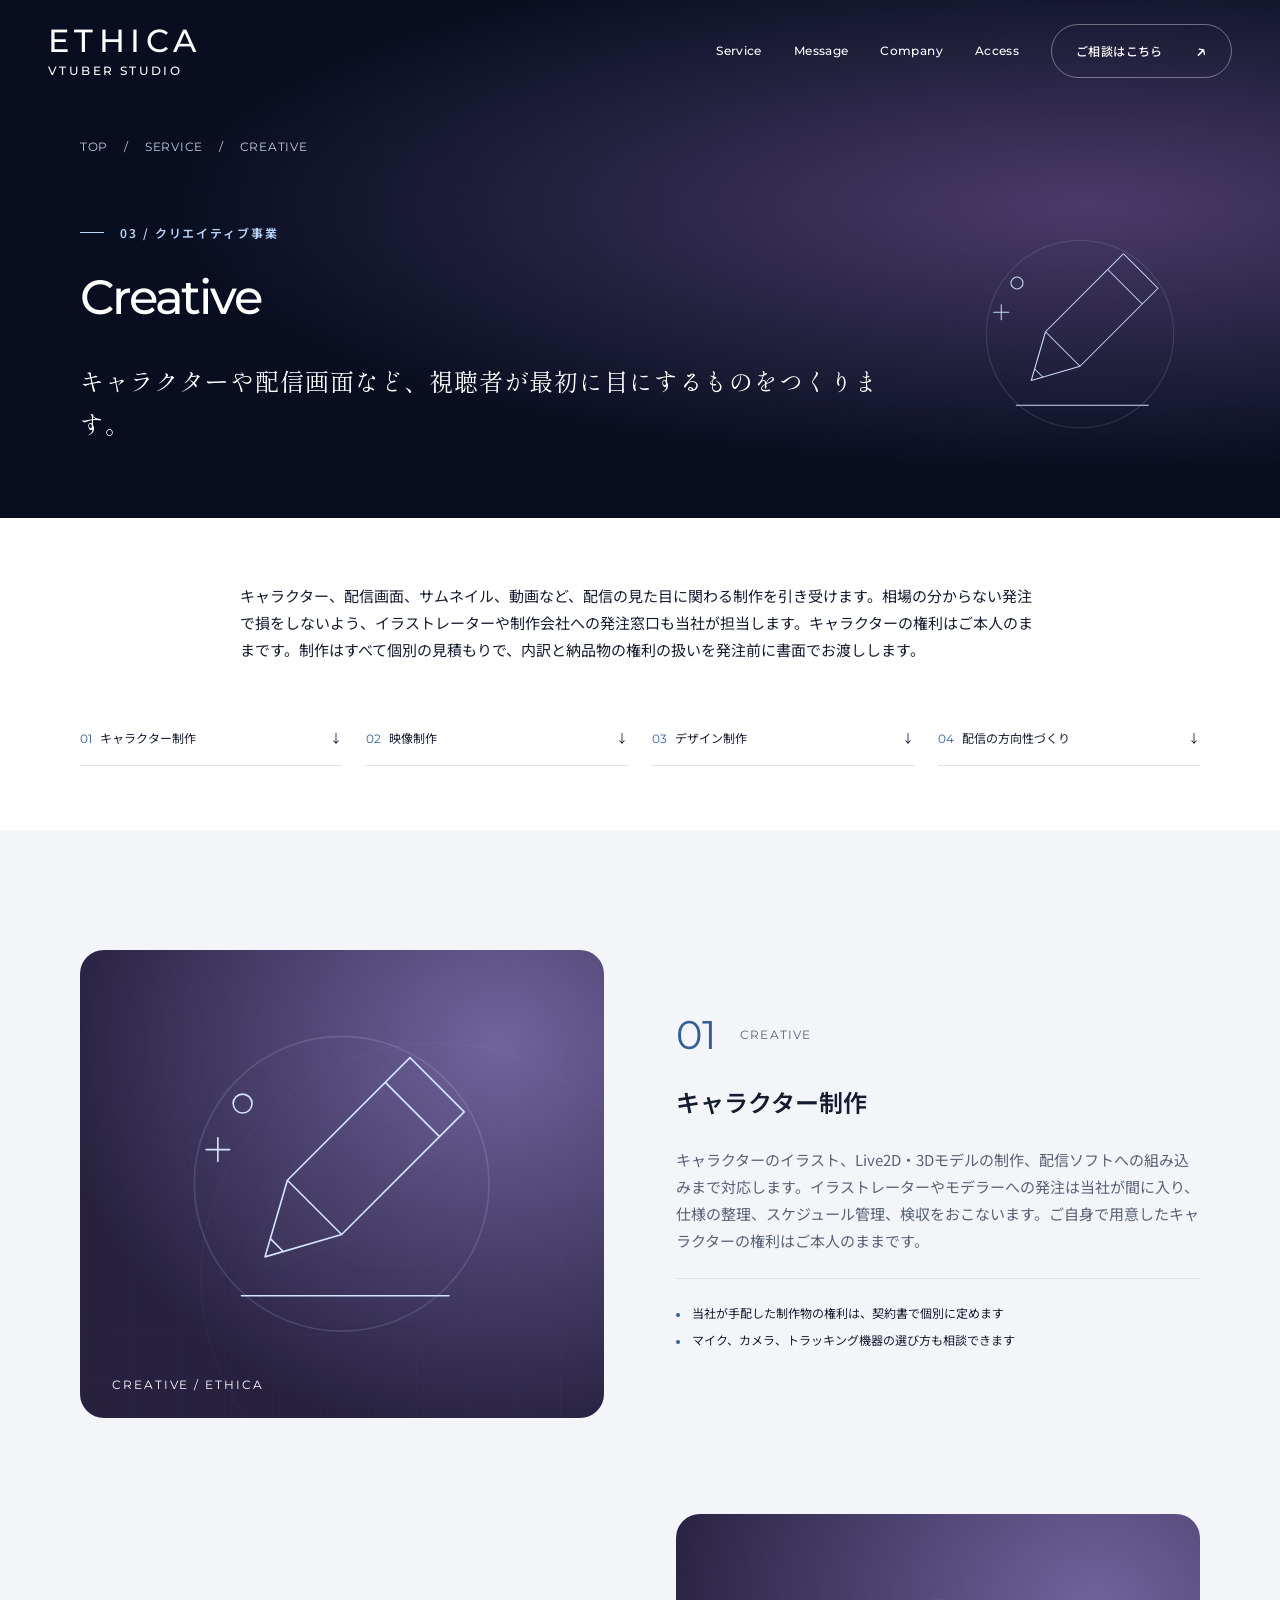
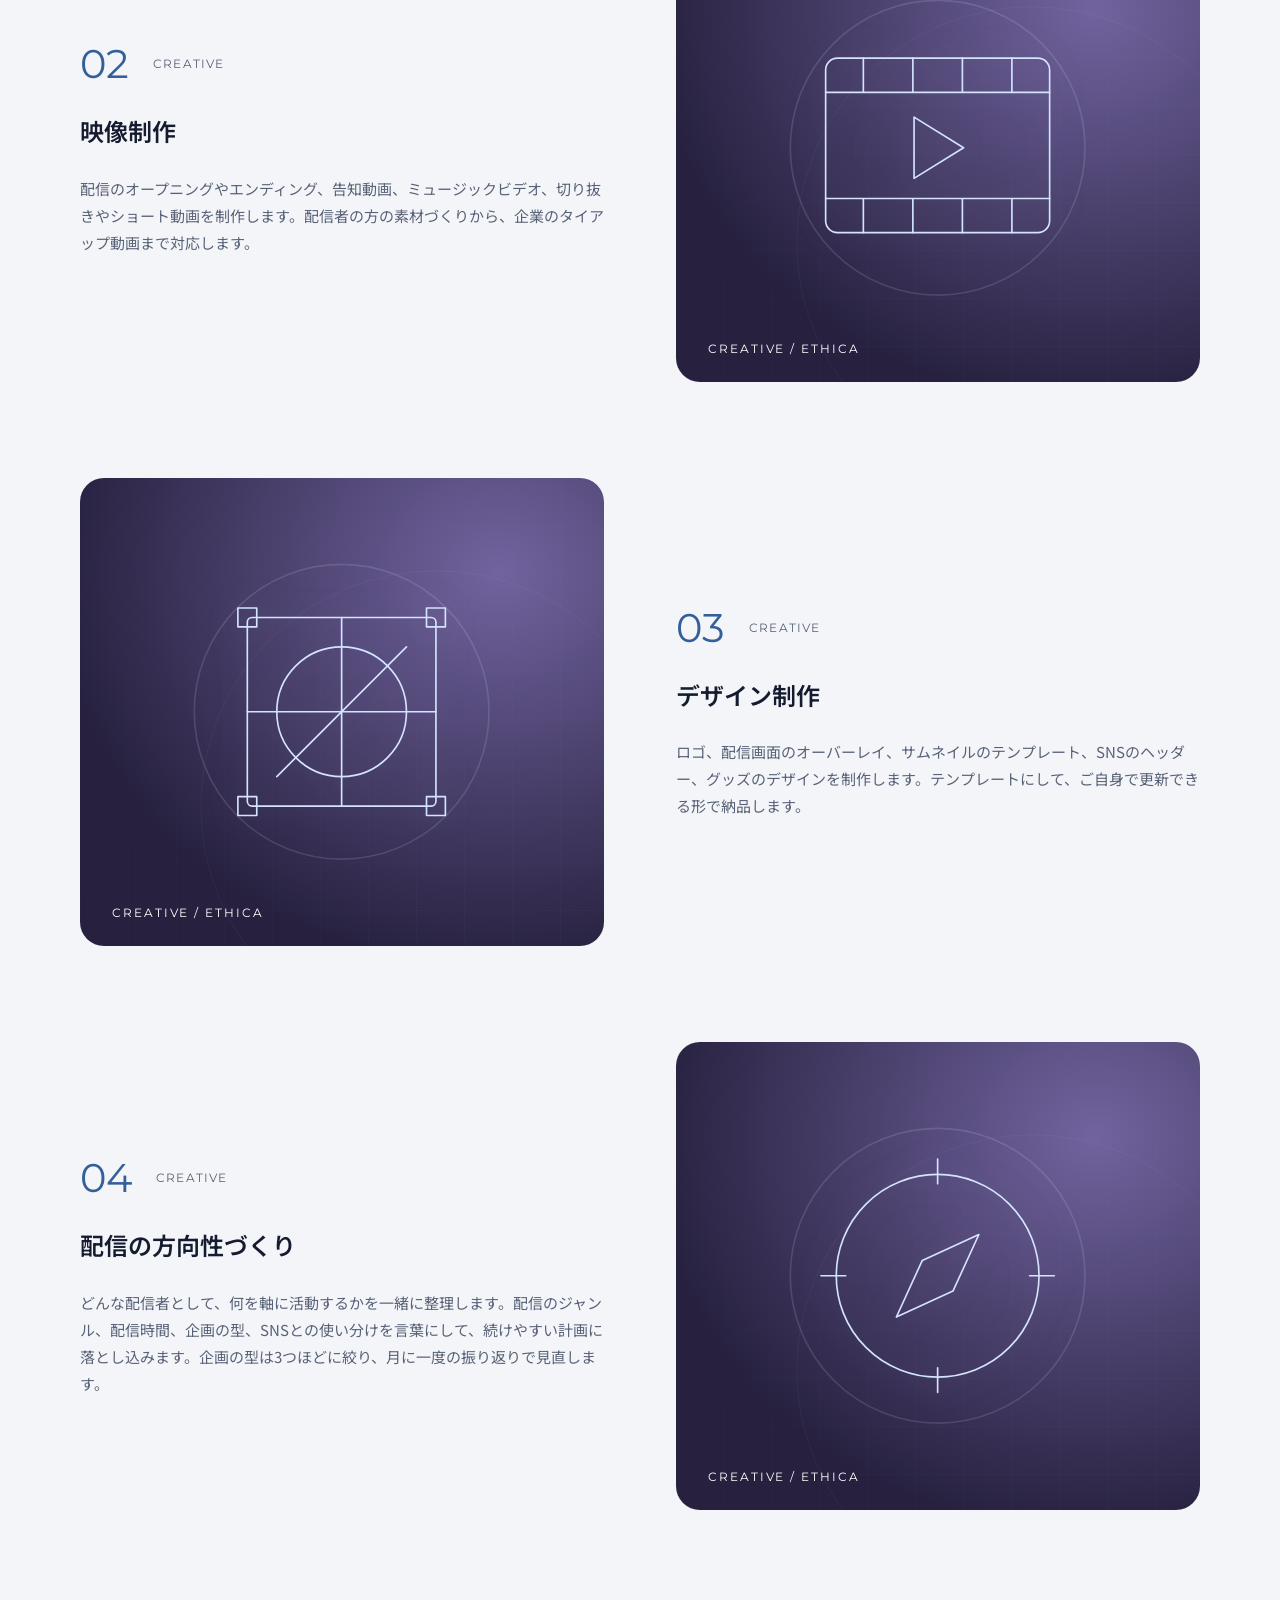
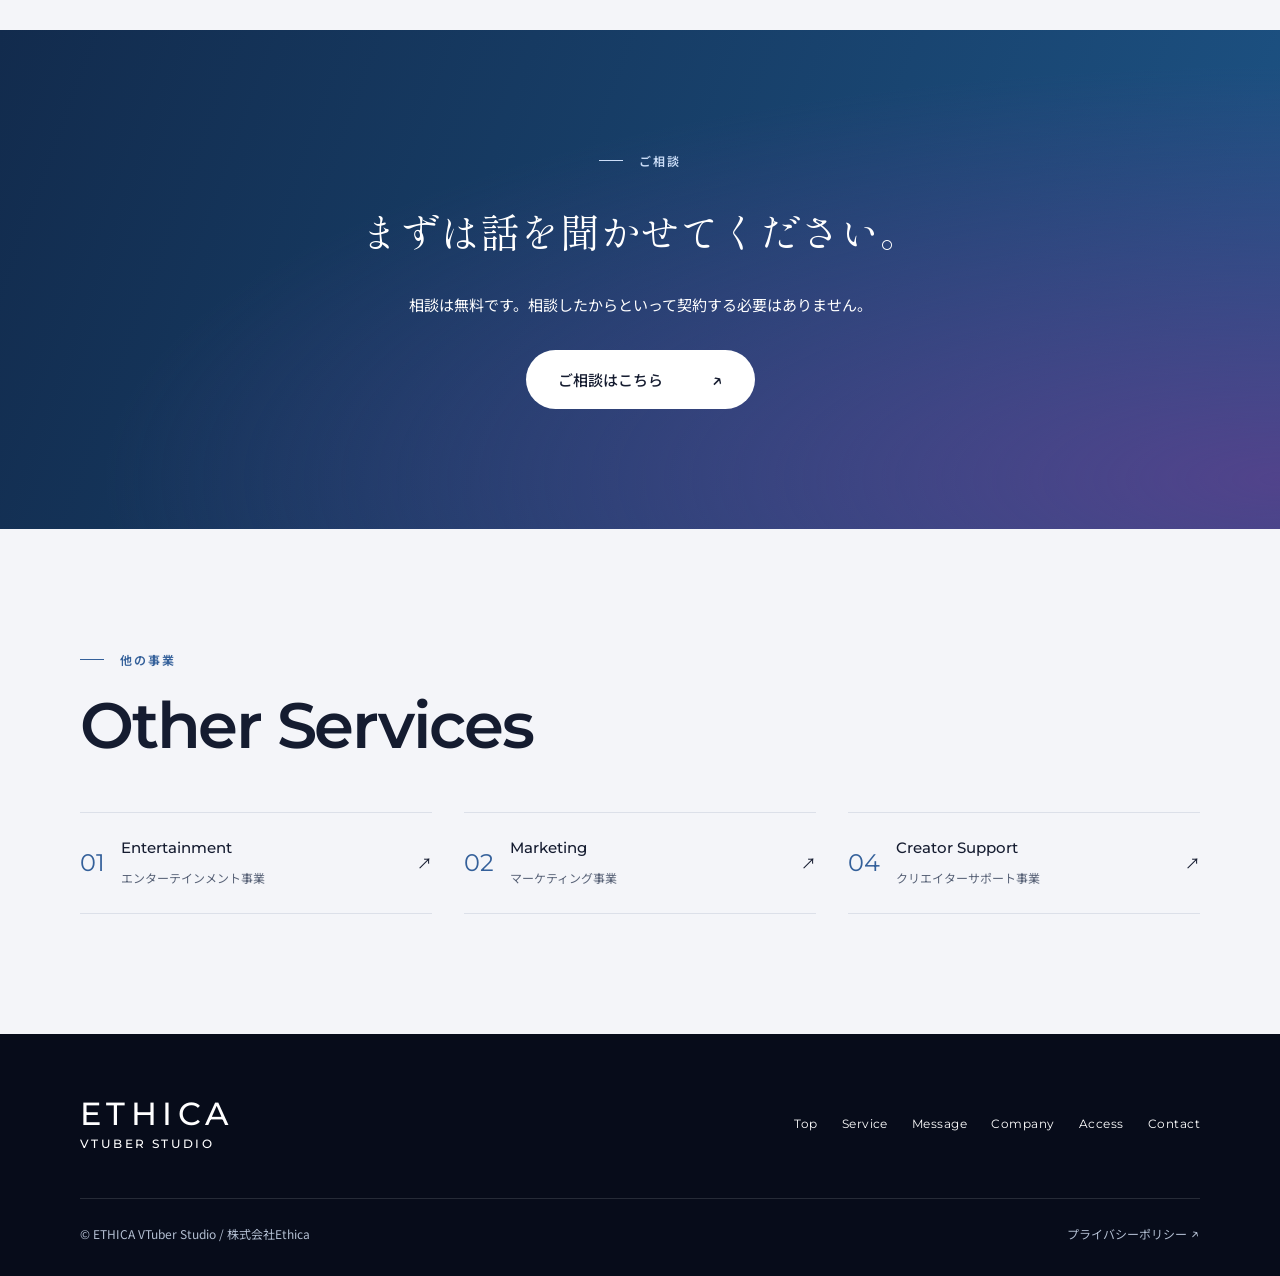
==== commit ab52ab4a: "見出し・本文を自然な日本語に書き換え（キャッチ調と英語の飾り文句を廃止） Co-Authored-By: Claude Fable 5.1 <noreply@anthropic.com>" ====
--- a/creative.html
+++ b/creative.html
@@ -1 +1 @@
-<!doctype html><html lang="ja"><head><meta charset="utf-8"><meta name="viewport" content="width=device-width, initial-scale=1"><meta name="robots" content="noindex,nofollow"><title>クリエイティブ事業 | ETHICA VTuber Studio</title><meta name="description" content="キャラクター、配信画面、サムネイル、動画。視聴者が最初に目にするものを整える。相場の分からない発注で損をしないよう、制作の窓口を当社が引き受ける。権利は本人のまま。制作はすべて都度見積もり、見積もりの内訳と納品物の権利の扱いを発注前に書面で示す。"><meta name="theme-color" content="#080e20"><link rel="icon" href="assets/favicon.svg" type="image/svg+xml"><link rel="preconnect" href="https://fonts.googleapis.com"><link rel="preconnect" href="https://fonts.gstatic.com" crossorigin><link href="https://fonts.googleapis.com/css2?family=Montserrat:wght@400;500;600;700&family=Noto+Sans+JP:wght@400;500;600;700&family=Shippori+Mincho:wght@400;500&display=swap" rel="stylesheet"><link rel="stylesheet" href="assets/style.css"><script src="assets/main.js" defer></script></head><body class="subpage"><a class="skip-link" href="#main">本文へ移動</a><header class="site-header"><a class="brand" href="index.html" aria-label="ETHICA VTuber Studio トップ"><span class="wordmark">ETHICA<span>VTUBER STUDIO</span></span></a><button class="menu-toggle" type="button" aria-expanded="false" aria-controls="main-nav" aria-label="メニューを開く"><span></span><span></span></button><nav id="main-nav" class="main-nav" aria-label="メインナビゲーション"><a href="index.html#service">Service</a><a href="index.html#message">Message</a><a href="index.html#company">Company</a><a href="index.html#access">Access</a><a class="nav-contact" href="index.html#contact">ご相談はこちら <span aria-hidden="true">↗</span></a></nav></header><main id="main"><section class="business-hero theme-creative"><div class="container"><nav class="breadcrumb" aria-label="パンくずリスト"><a href="index.html">TOP</a><span aria-hidden="true">/</span><a href="index.html#service">SERVICE</a><span aria-hidden="true">/</span><span>CREATIVE</span></nav><div class="business-title"><div><p class="eyebrow">03 / クリエイティブ事業</p><h1>Creative</h1><p class="serif">配信の第一印象を、つくる。</p></div><div class="business-hero-art" aria-hidden="true"><svg viewBox="0 0 320 288" fill="none" stroke="currentColor" stroke-width="1.4" stroke-linecap="round" stroke-linejoin="round" aria-hidden="true"><circle cx="160" cy="144" r="125" stroke-opacity=".15"/><path d="m95 206 19-65L218 37l46 46-104 104-65 19zm19-65 46 46m-60 4 10 10M197 58l46 46M75 239h176"/><circle cx="76" cy="76" r="8"/><path d="M65 115H45m10-10v20"/></svg></div></div></div></section><section class="business-lead"><div class="container"><p>キャラクター、配信画面、サムネイル、動画。視聴者が最初に目にするものを整える。相場の分からない発注で損をしないよう、制作の窓口を当社が引き受ける。権利は本人のまま。制作はすべて都度見積もり、見積もりの内訳と納品物の権利の扱いを発注前に書面で示す。</p><nav class="service-index" aria-label="サービス一覧"><a href="#service-1"><span>01</span>キャラクター制作<span aria-hidden="true">↓</span></a><a href="#service-2"><span>02</span>映像制作<span aria-hidden="true">↓</span></a><a href="#service-3"><span>03</span>デザイン制作<span aria-hidden="true">↓</span></a><a href="#service-4"><span>04</span>ブランディング・構成の考案<span aria-hidden="true">↓</span></a></nav></div></section><section class="section detail-section" aria-label="提供するサービス"><div class="container"><article id="service-1" class="detail-row reveal"><div class="art art-creative" aria-hidden="true"><div class="art-orbit"></div><svg viewBox="0 0 320 288" fill="none" stroke="currentColor" stroke-width="1.4" stroke-linecap="round" stroke-linejoin="round" aria-hidden="true"><circle cx="160" cy="144" r="125" stroke-opacity=".15"/><path d="m95 206 19-65L218 37l46 46-104 104-65 19zm19-65 46 46m-60 4 10 10M197 58l46 46M75 239h176"/><circle cx="76" cy="76" r="8"/><path d="M65 115H45m10-10v20"/></svg><span class="art-caption">CREATIVE / ETHICA</span></div><div class="detail-copy"><p class="detail-number">01<span>CREATIVE</span></p><h2>キャラクター制作</h2><p>イラスト、Live2D・3D モデル、配信ソフトへの組み込み。イラストレーター・モデラーへの発注を当社が仲介（仕様整理・スケジュール・検収）。自身で用意したキャラの権利は本人のまま</p><ul class="detail-points"><li>当社手配分の権利は契約書で個別に定める</li><li>機材（マイク・カメラ・トラッキング）の選定も相談可</li></ul></div></article><article id="service-2" class="detail-row reveal"><div class="art art-creative" aria-hidden="true"><div class="art-orbit"></div><svg viewBox="0 0 320 288" fill="none" stroke="currentColor" stroke-width="1.4" stroke-linecap="round" stroke-linejoin="round" aria-hidden="true"><circle cx="160" cy="144" r="125" stroke-opacity=".15"/><rect x="65" y="68" width="190" height="148" rx="10"/><path d="M65 97h190M65 187h190M97 68v29m42-29v29m42-29v29m42-29v29M97 187v29m42-29v29m42-29v29m42-29v29m-83-98 42 26-42 26z"/></svg><span class="art-caption">CREATIVE / ETHICA</span></div><div class="detail-copy"><p class="detail-number">02<span>CREATIVE</span></p><h2>映像制作</h2><p>OP・ED、告知動画、MV、切り抜き・ショート動画。配信者の制作物から企業のタイアップ動画まで</p></div></article><article id="service-3" class="detail-row reveal"><div class="art art-creative" aria-hidden="true"><div class="art-orbit"></div><svg viewBox="0 0 320 288" fill="none" stroke="currentColor" stroke-width="1.4" stroke-linecap="round" stroke-linejoin="round" aria-hidden="true"><circle cx="160" cy="144" r="125" stroke-opacity=".15"/><rect x="80" y="64" width="160" height="160" rx="4"/><circle cx="160" cy="144" r="55"/><path d="m105 199 110-110M80 144h160M160 64v160M72 56h16v16H72zm160 0h16v16h-16zM72 216h16v16H72zm160 0h16v16h-16z"/></svg><span class="art-caption">CREATIVE / ETHICA</span></div><div class="detail-copy"><p class="detail-number">03<span>CREATIVE</span></p><h2>デザイン制作</h2><p>ロゴ、配信画面のオーバーレイ、サムネイルのテンプレート、SNS ヘッダー、グッズデザイン。テンプレート化して自身で更新できる形で納品</p></div></article><article id="service-4" class="detail-row reveal"><div class="art art-creative" aria-hidden="true"><div class="art-orbit"></div><svg viewBox="0 0 320 288" fill="none" stroke="currentColor" stroke-width="1.4" stroke-linecap="round" stroke-linejoin="round" aria-hidden="true"><circle cx="160" cy="144" r="125" stroke-opacity=".15"/><circle cx="160" cy="144" r="86"/><path d="m195 109-22 48-48 22 22-48zM160 45v21m0 156v21M61 144h21m156 0h21"/></svg><span class="art-caption">CREATIVE / ETHICA</span></div><div class="detail-copy"><p class="detail-number">04<span>CREATIVE</span></p><h2>ブランディング・構成の考案</h2><p>どんな配信者として何を軸に活動するか。配信ジャンル、配信時間、企画の型、SNS との役割分担を一緒に言葉にする。企画の型を 3つほどに絞り、月に一度の振り返りで更新</p></div></article></div></section><section class="section consultation"><div class="container"><p class="eyebrow">LET’S TALK</p><h2 class="serif">やりたいことから、話してみませんか。</h2><p>相談は無料です。相談したからといって、契約する必要はありません。</p><a class="button button-white" href="index.html#contact">ご相談はこちら <span aria-hidden="true">↗</span></a></div></section><section class="section other-services"><div class="container"><div class="section-heading"><p class="eyebrow">他の事業</p><h2>Other Services</h2></div><div class="other-grid"><a class="other-link" href="entertainment.html"><span class="other-number">01</span><span><strong>Entertainment</strong><small>エンターテインメント事業</small></span><span aria-hidden="true">↗</span></a><a class="other-link" href="marketing.html"><span class="other-number">02</span><span><strong>Marketing</strong><small>マーケティング事業</small></span><span aria-hidden="true">↗</span></a><a class="other-link" href="support.html"><span class="other-number">04</span><span><strong>Creator Support</strong><small>クリエイターサポート事業</small></span><span aria-hidden="true">↗</span></a></div></div></section></main><footer class="site-footer"><div class="container"><div class="footer-top"><a class="brand" href="index.html" aria-label="ETHICA VTuber Studio トップ"><span class="wordmark">ETHICA<span>VTUBER STUDIO</span></span></a><nav aria-label="フッターナビゲーション"><a href="index.html">Top</a><a href="index.html#service">Service</a><a href="index.html#message">Message</a><a href="index.html#company">Company</a><a href="index.html#access">Access</a><a href="index.html#contact">Contact</a></nav></div><div class="footer-bottom"><small>© ETHICA VTuber Studio / 株式会社Ethica</small><a href="privacy.html">プライバシーポリシー <span aria-hidden="true">↗</span></a></div></div></footer></body></html>+<!doctype html><html lang="ja"><head><meta charset="utf-8"><meta name="viewport" content="width=device-width, initial-scale=1"><meta name="robots" content="noindex,nofollow"><title>クリエイティブ事業 | ETHICA VTuber Studio</title><meta name="description" content="キャラクター、配信画面、サムネイル、動画など、配信の見た目に関わる制作を引き受けます。イラストレーターや制作会社への発注窓口も当社が担当します。キャラクターの権利はご本人のままです。"><meta name="theme-color" content="#080e20"><link rel="icon" href="assets/favicon.svg" type="image/svg+xml"><link rel="preconnect" href="https://fonts.googleapis.com"><link rel="preconnect" href="https://fonts.gstatic.com" crossorigin><link href="https://fonts.googleapis.com/css2?family=Montserrat:wght@400;500;600;700&family=Noto+Sans+JP:wght@400;500;600;700&family=Shippori+Mincho:wght@400;500&display=swap" rel="stylesheet"><link rel="stylesheet" href="assets/style.css"><script src="assets/main.js" defer></script></head><body class="subpage"><a class="skip-link" href="#main">本文へ移動</a><header class="site-header"><a class="brand" href="index.html" aria-label="ETHICA VTuber Studio トップ"><span class="wordmark">ETHICA<span>VTUBER STUDIO</span></span></a><button class="menu-toggle" type="button" aria-expanded="false" aria-controls="main-nav" aria-label="メニューを開く"><span></span><span></span></button><nav id="main-nav" class="main-nav" aria-label="メインナビゲーション"><a href="index.html#service">Service</a><a href="index.html#message">Message</a><a href="index.html#company">Company</a><a href="index.html#access">Access</a><a class="nav-contact" href="index.html#contact">ご相談はこちら <span aria-hidden="true">↗</span></a></nav></header><main id="main"><section class="business-hero theme-creative"><div class="container"><nav class="breadcrumb" aria-label="パンくずリスト"><a href="index.html">TOP</a><span aria-hidden="true">/</span><a href="index.html#service">SERVICE</a><span aria-hidden="true">/</span><span>CREATIVE</span></nav><div class="business-title"><div><p class="eyebrow">03 / クリエイティブ事業</p><h1>Creative</h1><p class="serif">キャラクターや配信画面など、視聴者が最初に目にするものをつくります。</p></div><div class="business-hero-art" aria-hidden="true"><svg viewBox="0 0 320 288" fill="none" stroke="currentColor" stroke-width="1.4" stroke-linecap="round" stroke-linejoin="round" aria-hidden="true"><circle cx="160" cy="144" r="125" stroke-opacity=".15"/><path d="m95 206 19-65L218 37l46 46-104 104-65 19zm19-65 46 46m-60 4 10 10M197 58l46 46M75 239h176"/><circle cx="76" cy="76" r="8"/><path d="M65 115H45m10-10v20"/></svg></div></div></div></section><section class="business-lead"><div class="container"><p>キャラクター、配信画面、サムネイル、動画など、配信の見た目に関わる制作を引き受けます。相場の分からない発注で損をしないよう、イラストレーターや制作会社への発注窓口も当社が担当します。キャラクターの権利はご本人のままです。制作はすべて個別の見積もりで、内訳と納品物の権利の扱いを発注前に書面でお渡しします。</p><nav class="service-index" aria-label="サービス一覧"><a href="#service-1"><span>01</span>キャラクター制作<span aria-hidden="true">↓</span></a><a href="#service-2"><span>02</span>映像制作<span aria-hidden="true">↓</span></a><a href="#service-3"><span>03</span>デザイン制作<span aria-hidden="true">↓</span></a><a href="#service-4"><span>04</span>配信の方向性づくり<span aria-hidden="true">↓</span></a></nav></div></section><section class="section detail-section" aria-label="提供するサービス"><div class="container"><article id="service-1" class="detail-row reveal"><div class="art art-creative" aria-hidden="true"><div class="art-orbit"></div><svg viewBox="0 0 320 288" fill="none" stroke="currentColor" stroke-width="1.4" stroke-linecap="round" stroke-linejoin="round" aria-hidden="true"><circle cx="160" cy="144" r="125" stroke-opacity=".15"/><path d="m95 206 19-65L218 37l46 46-104 104-65 19zm19-65 46 46m-60 4 10 10M197 58l46 46M75 239h176"/><circle cx="76" cy="76" r="8"/><path d="M65 115H45m10-10v20"/></svg><span class="art-caption">CREATIVE / ETHICA</span></div><div class="detail-copy"><p class="detail-number">01<span>CREATIVE</span></p><h2>キャラクター制作</h2><p>キャラクターのイラスト、Live2D・3Dモデルの制作、配信ソフトへの組み込みまで対応します。イラストレーターやモデラーへの発注は当社が間に入り、仕様の整理、スケジュール管理、検収をおこないます。ご自身で用意したキャラクターの権利はご本人のままです。</p><ul class="detail-points"><li>当社が手配した制作物の権利は、契約書で個別に定めます</li><li>マイク、カメラ、トラッキング機器の選び方も相談できます</li></ul></div></article><article id="service-2" class="detail-row reveal"><div class="art art-creative" aria-hidden="true"><div class="art-orbit"></div><svg viewBox="0 0 320 288" fill="none" stroke="currentColor" stroke-width="1.4" stroke-linecap="round" stroke-linejoin="round" aria-hidden="true"><circle cx="160" cy="144" r="125" stroke-opacity=".15"/><rect x="65" y="68" width="190" height="148" rx="10"/><path d="M65 97h190M65 187h190M97 68v29m42-29v29m42-29v29m42-29v29M97 187v29m42-29v29m42-29v29m42-29v29m-83-98 42 26-42 26z"/></svg><span class="art-caption">CREATIVE / ETHICA</span></div><div class="detail-copy"><p class="detail-number">02<span>CREATIVE</span></p><h2>映像制作</h2><p>配信のオープニングやエンディング、告知動画、ミュージックビデオ、切り抜きやショート動画を制作します。配信者の方の素材づくりから、企業のタイアップ動画まで対応します。</p></div></article><article id="service-3" class="detail-row reveal"><div class="art art-creative" aria-hidden="true"><div class="art-orbit"></div><svg viewBox="0 0 320 288" fill="none" stroke="currentColor" stroke-width="1.4" stroke-linecap="round" stroke-linejoin="round" aria-hidden="true"><circle cx="160" cy="144" r="125" stroke-opacity=".15"/><rect x="80" y="64" width="160" height="160" rx="4"/><circle cx="160" cy="144" r="55"/><path d="m105 199 110-110M80 144h160M160 64v160M72 56h16v16H72zm160 0h16v16h-16zM72 216h16v16H72zm160 0h16v16h-16z"/></svg><span class="art-caption">CREATIVE / ETHICA</span></div><div class="detail-copy"><p class="detail-number">03<span>CREATIVE</span></p><h2>デザイン制作</h2><p>ロゴ、配信画面のオーバーレイ、サムネイルのテンプレート、SNSのヘッダー、グッズのデザインを制作します。テンプレートにして、ご自身で更新できる形で納品します。</p></div></article><article id="service-4" class="detail-row reveal"><div class="art art-creative" aria-hidden="true"><div class="art-orbit"></div><svg viewBox="0 0 320 288" fill="none" stroke="currentColor" stroke-width="1.4" stroke-linecap="round" stroke-linejoin="round" aria-hidden="true"><circle cx="160" cy="144" r="125" stroke-opacity=".15"/><circle cx="160" cy="144" r="86"/><path d="m195 109-22 48-48 22 22-48zM160 45v21m0 156v21M61 144h21m156 0h21"/></svg><span class="art-caption">CREATIVE / ETHICA</span></div><div class="detail-copy"><p class="detail-number">04<span>CREATIVE</span></p><h2>配信の方向性づくり</h2><p>どんな配信者として、何を軸に活動するかを一緒に整理します。配信のジャンル、配信時間、企画の型、SNSとの使い分けを言葉にして、続けやすい計画に落とし込みます。企画の型は3つほどに絞り、月に一度の振り返りで見直します。</p></div></article></div></section><section class="section consultation"><div class="container"><p class="eyebrow">ご相談</p><h2 class="serif">まずは話を聞かせてください。</h2><p>相談は無料です。相談したからといって契約する必要はありません。</p><a class="button button-white" href="index.html#contact">ご相談はこちら <span aria-hidden="true">↗</span></a></div></section><section class="section other-services"><div class="container"><div class="section-heading"><p class="eyebrow">他の事業</p><h2>Other Services</h2></div><div class="other-grid"><a class="other-link" href="entertainment.html"><span class="other-number">01</span><span><strong>Entertainment</strong><small>エンターテインメント事業</small></span><span aria-hidden="true">↗</span></a><a class="other-link" href="marketing.html"><span class="other-number">02</span><span><strong>Marketing</strong><small>マーケティング事業</small></span><span aria-hidden="true">↗</span></a><a class="other-link" href="support.html"><span class="other-number">04</span><span><strong>Creator Support</strong><small>クリエイターサポート事業</small></span><span aria-hidden="true">↗</span></a></div></div></section></main><footer class="site-footer"><div class="container"><div class="footer-top"><a class="brand" href="index.html" aria-label="ETHICA VTuber Studio トップ"><span class="wordmark">ETHICA<span>VTUBER STUDIO</span></span></a><nav aria-label="フッターナビゲーション"><a href="index.html">Top</a><a href="index.html#service">Service</a><a href="index.html#message">Message</a><a href="index.html#company">Company</a><a href="index.html#access">Access</a><a href="index.html#contact">Contact</a></nav></div><div class="footer-bottom"><small>© ETHICA VTuber Studio / 株式会社Ethica</small><a href="privacy.html">プライバシーポリシー <span aria-hidden="true">↗</span></a></div></div></footer></body></html>
--- a/assets/style.css
+++ b/assets/style.css
@@ -17,3 +17,23 @@
 /* スマホのファーストビュー: 縦長の立ち絵を上半分に、本文を下に寄せる（Claude 追記） */
 .hero-picture{display:contents}
 @media(max-width:760px){.hero{min-height:720px;max-height:900px}.hero-image{object-position:50% 12%;opacity:.92}.hero-shade{background:linear-gradient(0deg,#080e20 0%,#080e20f2 30%,#080e2099 48%,#080e2000 68%),linear-gradient(180deg,#080e2080,transparent 30%)}.hero-content{justify-content:flex-end;padding-top:0;padding-bottom:112px}.hero-label{margin-bottom:16px}.hero h1{font-size:36px;line-height:1.6}.hero-bottom{bottom:24px}}
+
+/* 黒田レビュー（2026-10-29 第 2 版）反映 */
+@media (min-width:761px) and (max-width:1000px){:root{--display:48px}.hero-image{object-position:82% center}}
+@media (max-width:760px){.terms thead{display:none}.terms tbody tr{display:block;padding:16px 0;border-bottom:1px solid var(--line)}.terms tbody th,.terms tbody td{display:block;width:auto;padding:0;border:0}.terms tbody th{margin-bottom:8px;font-size:12px;color:var(--blue)}.service-promise>span{font-size:15px}.hero-image{object-position:50% 8%}}
+.business-hero h1{font-size:clamp(34px,9vw,48px)}
+.terms-intro h3{text-wrap:pretty}
+body{line-height:1.8}
+.detail-points,.audience-card ul,.small-note,.contact-note,.location-note{line-height:1.6}
+@media (min-width:761px){.hero h1{line-height:1.3}}
+.card-kicker span,.detail-number{letter-spacing:0}
+.card-copy h3,.values h3{letter-spacing:.02em}
+.button{font-size:var(--body)}
+.button-glass{border-color:#8a98b3}
+.contact-promise{max-width:680px;margin-inline:auto;text-align:left}
+.hero-bottom{align-items:baseline}
+.hero-bottom p{line-height:1.6}
+.service-promise>a span,.footer-bottom a span{font-family:var(--en);font-size:16px;line-height:1}
+
+/* 文言の書き換えに伴う調整 */
+.hero-detail{max-width:36em}
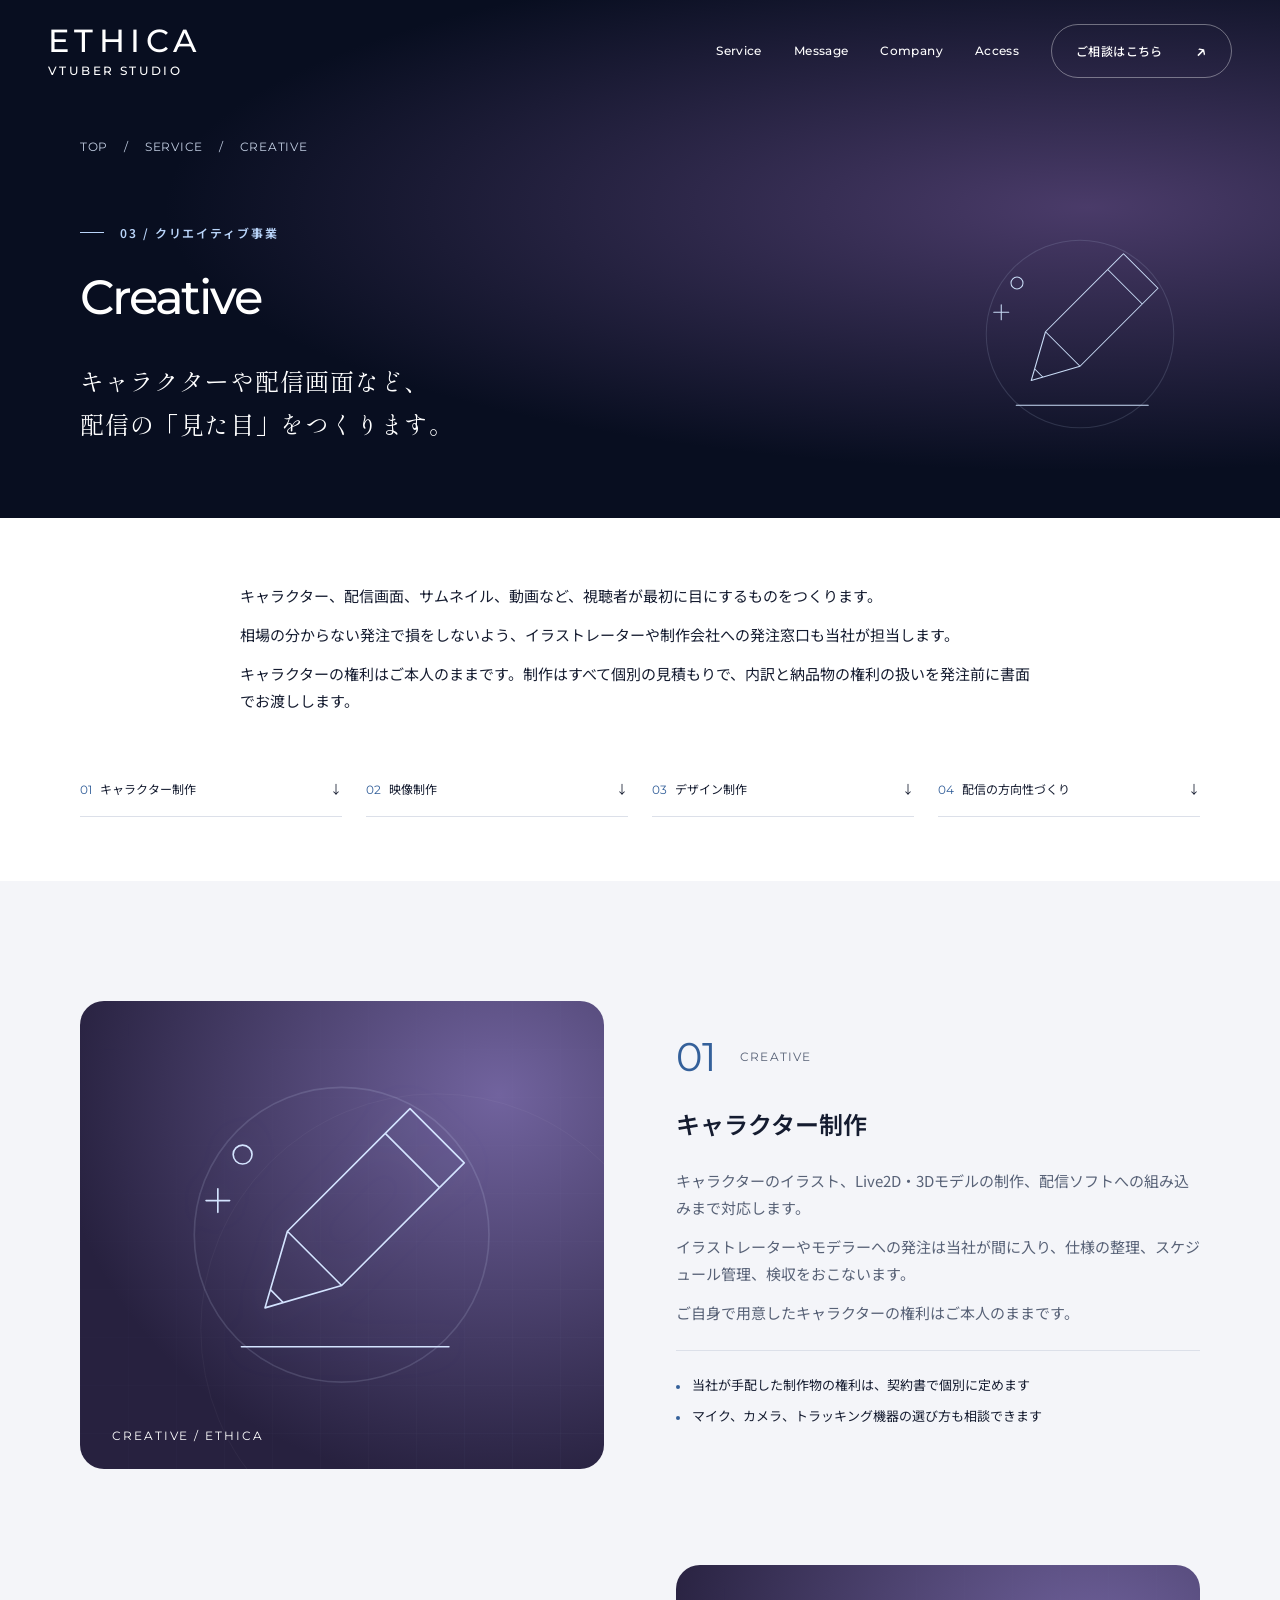
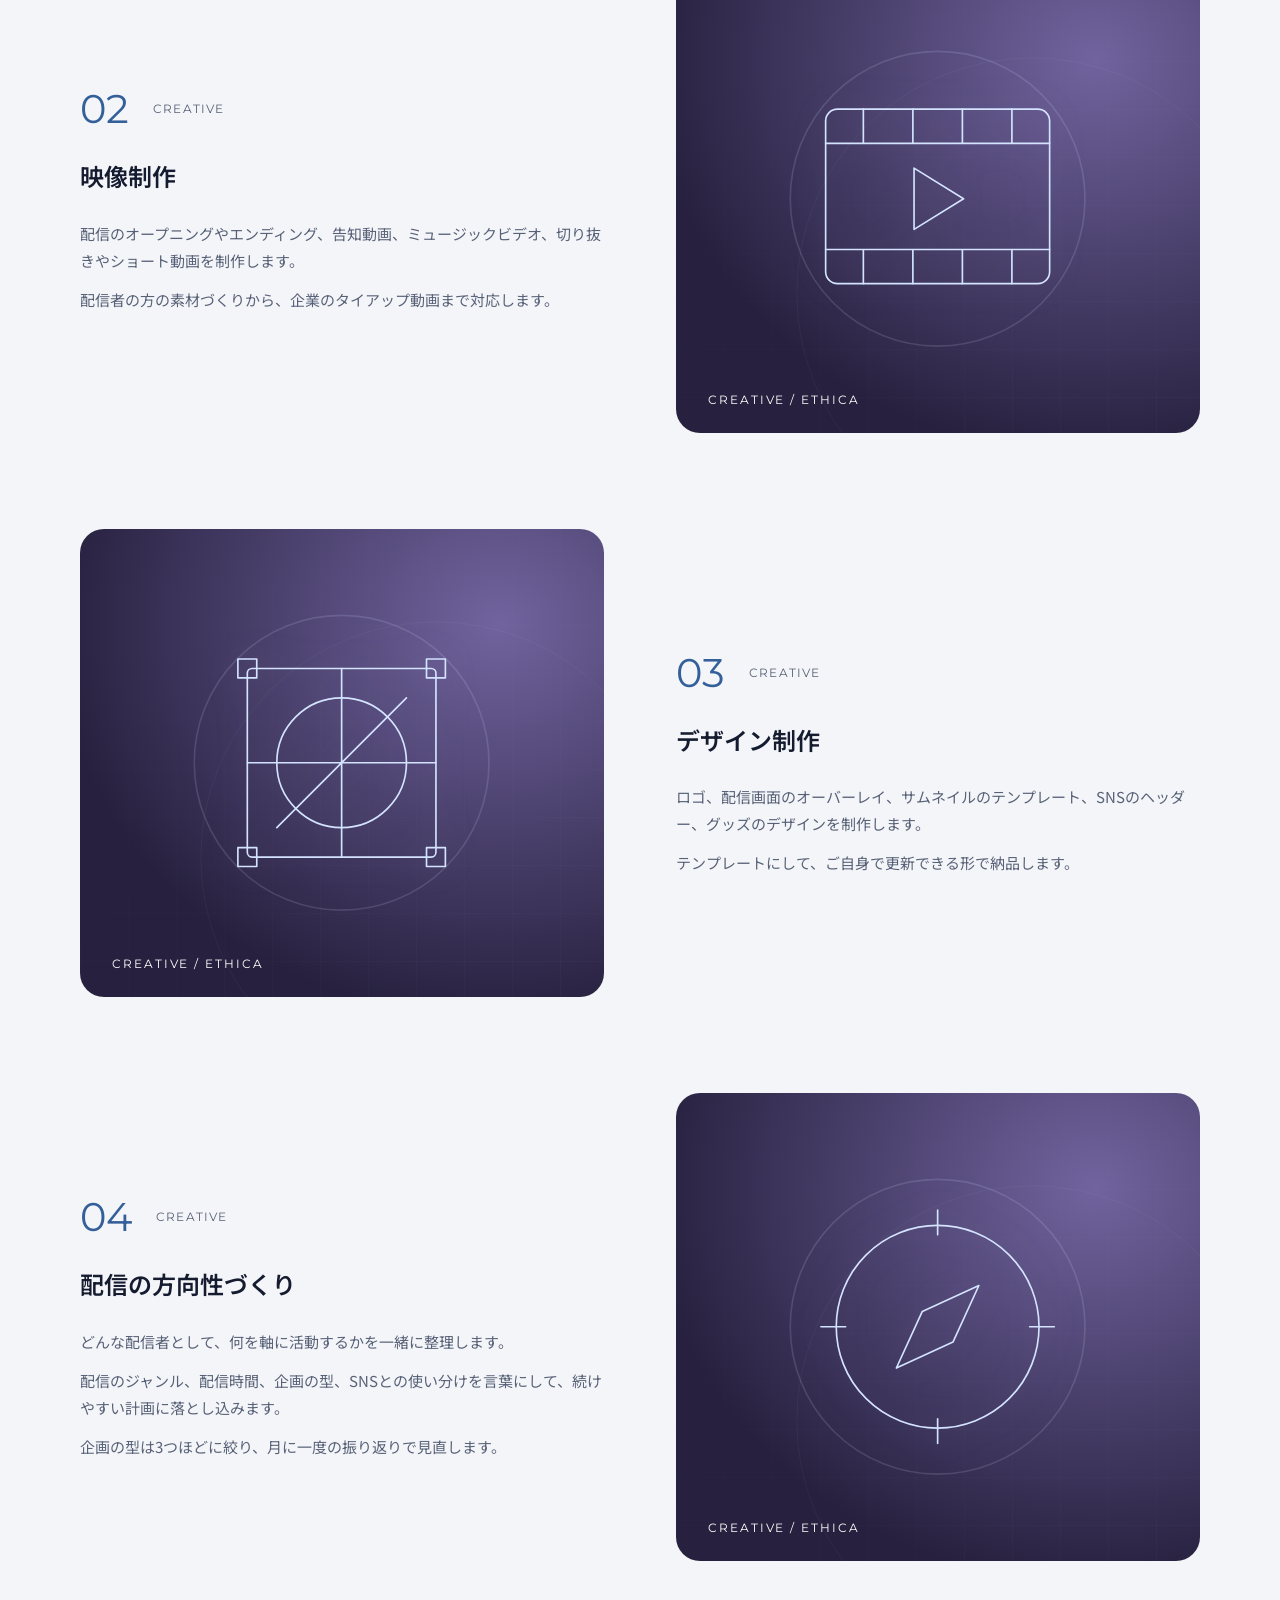
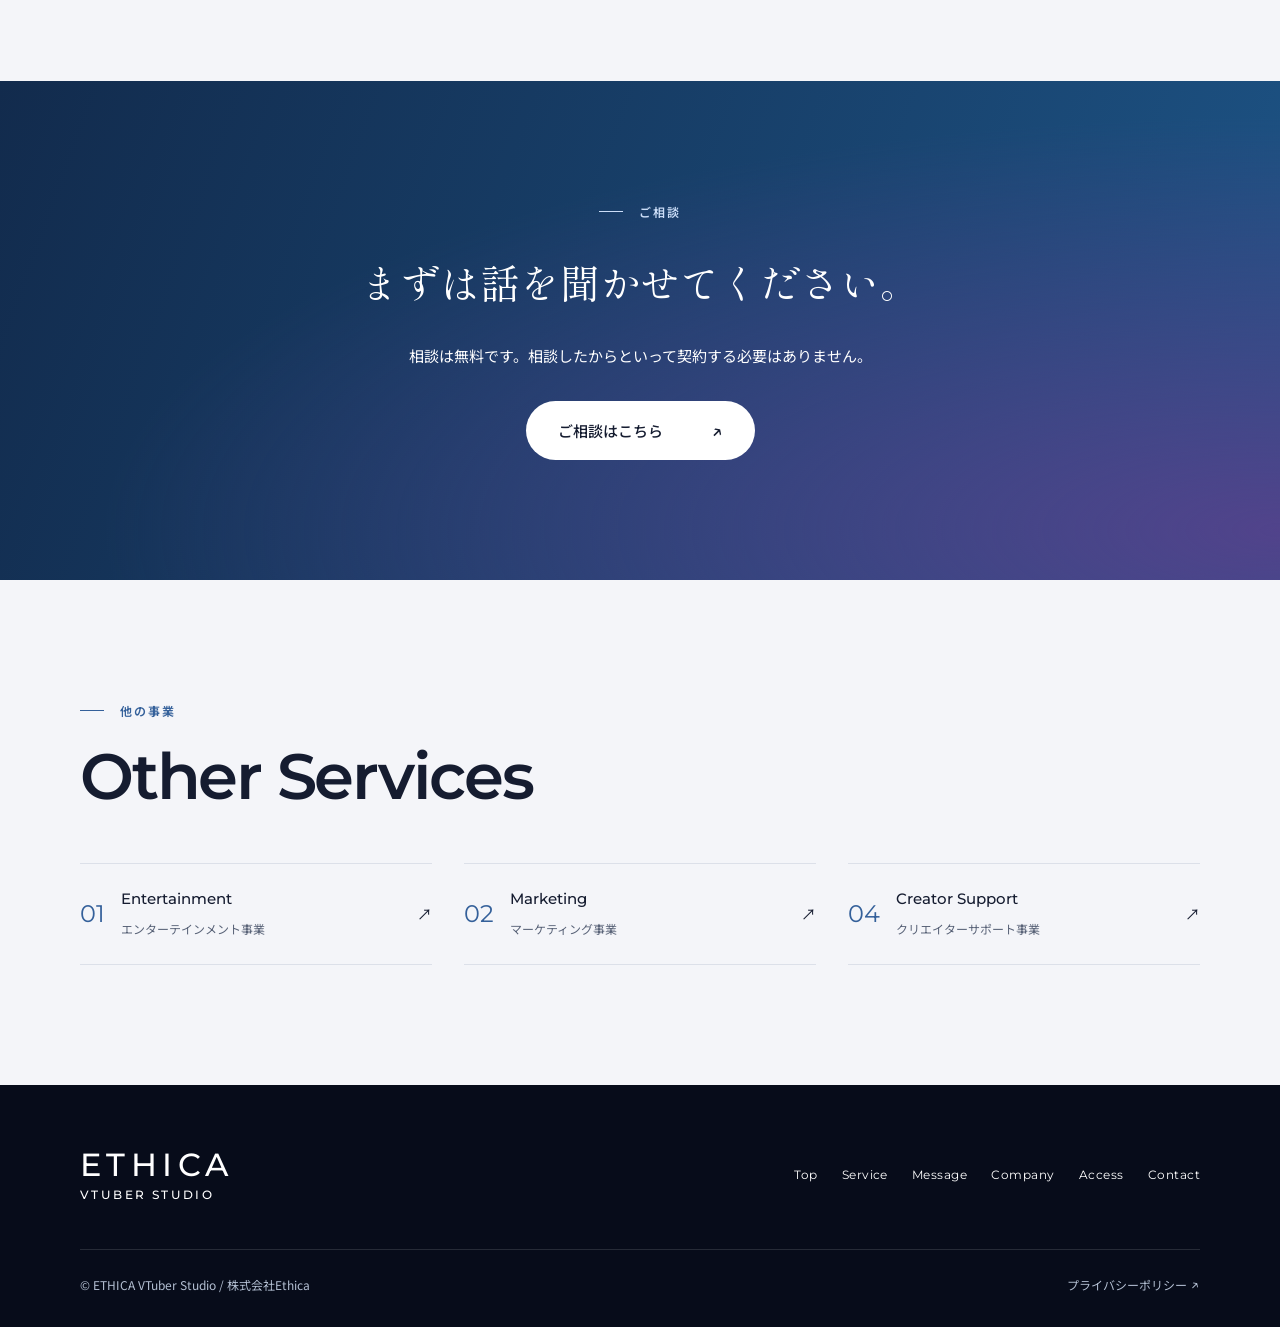
==== commit 36f9c029: "スマホ前提で段落分け・改行位置を調整（デスクトップ・タブレットも確認） Co-Authored-By: Claude Fable 5.1 <noreply@anthropic.com>" ====
--- a/creative.html
+++ b/creative.html
@@ -1 +1 @@
-<!doctype html><html lang="ja"><head><meta charset="utf-8"><meta name="viewport" content="width=device-width, initial-scale=1"><meta name="robots" content="noindex,nofollow"><title>クリエイティブ事業 | ETHICA VTuber Studio</title><meta name="description" content="キャラクター、配信画面、サムネイル、動画など、配信の見た目に関わる制作を引き受けます。イラストレーターや制作会社への発注窓口も当社が担当します。キャラクターの権利はご本人のままです。"><meta name="theme-color" content="#080e20"><link rel="icon" href="assets/favicon.svg" type="image/svg+xml"><link rel="preconnect" href="https://fonts.googleapis.com"><link rel="preconnect" href="https://fonts.gstatic.com" crossorigin><link href="https://fonts.googleapis.com/css2?family=Montserrat:wght@400;500;600;700&family=Noto+Sans+JP:wght@400;500;600;700&family=Shippori+Mincho:wght@400;500&display=swap" rel="stylesheet"><link rel="stylesheet" href="assets/style.css"><script src="assets/main.js" defer></script></head><body class="subpage"><a class="skip-link" href="#main">本文へ移動</a><header class="site-header"><a class="brand" href="index.html" aria-label="ETHICA VTuber Studio トップ"><span class="wordmark">ETHICA<span>VTUBER STUDIO</span></span></a><button class="menu-toggle" type="button" aria-expanded="false" aria-controls="main-nav" aria-label="メニューを開く"><span></span><span></span></button><nav id="main-nav" class="main-nav" aria-label="メインナビゲーション"><a href="index.html#service">Service</a><a href="index.html#message">Message</a><a href="index.html#company">Company</a><a href="index.html#access">Access</a><a class="nav-contact" href="index.html#contact">ご相談はこちら <span aria-hidden="true">↗</span></a></nav></header><main id="main"><section class="business-hero theme-creative"><div class="container"><nav class="breadcrumb" aria-label="パンくずリスト"><a href="index.html">TOP</a><span aria-hidden="true">/</span><a href="index.html#service">SERVICE</a><span aria-hidden="true">/</span><span>CREATIVE</span></nav><div class="business-title"><div><p class="eyebrow">03 / クリエイティブ事業</p><h1>Creative</h1><p class="serif">キャラクターや配信画面など、視聴者が最初に目にするものをつくります。</p></div><div class="business-hero-art" aria-hidden="true"><svg viewBox="0 0 320 288" fill="none" stroke="currentColor" stroke-width="1.4" stroke-linecap="round" stroke-linejoin="round" aria-hidden="true"><circle cx="160" cy="144" r="125" stroke-opacity=".15"/><path d="m95 206 19-65L218 37l46 46-104 104-65 19zm19-65 46 46m-60 4 10 10M197 58l46 46M75 239h176"/><circle cx="76" cy="76" r="8"/><path d="M65 115H45m10-10v20"/></svg></div></div></div></section><section class="business-lead"><div class="container"><p>キャラクター、配信画面、サムネイル、動画など、配信の見た目に関わる制作を引き受けます。相場の分からない発注で損をしないよう、イラストレーターや制作会社への発注窓口も当社が担当します。キャラクターの権利はご本人のままです。制作はすべて個別の見積もりで、内訳と納品物の権利の扱いを発注前に書面でお渡しします。</p><nav class="service-index" aria-label="サービス一覧"><a href="#service-1"><span>01</span>キャラクター制作<span aria-hidden="true">↓</span></a><a href="#service-2"><span>02</span>映像制作<span aria-hidden="true">↓</span></a><a href="#service-3"><span>03</span>デザイン制作<span aria-hidden="true">↓</span></a><a href="#service-4"><span>04</span>配信の方向性づくり<span aria-hidden="true">↓</span></a></nav></div></section><section class="section detail-section" aria-label="提供するサービス"><div class="container"><article id="service-1" class="detail-row reveal"><div class="art art-creative" aria-hidden="true"><div class="art-orbit"></div><svg viewBox="0 0 320 288" fill="none" stroke="currentColor" stroke-width="1.4" stroke-linecap="round" stroke-linejoin="round" aria-hidden="true"><circle cx="160" cy="144" r="125" stroke-opacity=".15"/><path d="m95 206 19-65L218 37l46 46-104 104-65 19zm19-65 46 46m-60 4 10 10M197 58l46 46M75 239h176"/><circle cx="76" cy="76" r="8"/><path d="M65 115H45m10-10v20"/></svg><span class="art-caption">CREATIVE / ETHICA</span></div><div class="detail-copy"><p class="detail-number">01<span>CREATIVE</span></p><h2>キャラクター制作</h2><p>キャラクターのイラスト、Live2D・3Dモデルの制作、配信ソフトへの組み込みまで対応します。イラストレーターやモデラーへの発注は当社が間に入り、仕様の整理、スケジュール管理、検収をおこないます。ご自身で用意したキャラクターの権利はご本人のままです。</p><ul class="detail-points"><li>当社が手配した制作物の権利は、契約書で個別に定めます</li><li>マイク、カメラ、トラッキング機器の選び方も相談できます</li></ul></div></article><article id="service-2" class="detail-row reveal"><div class="art art-creative" aria-hidden="true"><div class="art-orbit"></div><svg viewBox="0 0 320 288" fill="none" stroke="currentColor" stroke-width="1.4" stroke-linecap="round" stroke-linejoin="round" aria-hidden="true"><circle cx="160" cy="144" r="125" stroke-opacity=".15"/><rect x="65" y="68" width="190" height="148" rx="10"/><path d="M65 97h190M65 187h190M97 68v29m42-29v29m42-29v29m42-29v29M97 187v29m42-29v29m42-29v29m42-29v29m-83-98 42 26-42 26z"/></svg><span class="art-caption">CREATIVE / ETHICA</span></div><div class="detail-copy"><p class="detail-number">02<span>CREATIVE</span></p><h2>映像制作</h2><p>配信のオープニングやエンディング、告知動画、ミュージックビデオ、切り抜きやショート動画を制作します。配信者の方の素材づくりから、企業のタイアップ動画まで対応します。</p></div></article><article id="service-3" class="detail-row reveal"><div class="art art-creative" aria-hidden="true"><div class="art-orbit"></div><svg viewBox="0 0 320 288" fill="none" stroke="currentColor" stroke-width="1.4" stroke-linecap="round" stroke-linejoin="round" aria-hidden="true"><circle cx="160" cy="144" r="125" stroke-opacity=".15"/><rect x="80" y="64" width="160" height="160" rx="4"/><circle cx="160" cy="144" r="55"/><path d="m105 199 110-110M80 144h160M160 64v160M72 56h16v16H72zm160 0h16v16h-16zM72 216h16v16H72zm160 0h16v16h-16z"/></svg><span class="art-caption">CREATIVE / ETHICA</span></div><div class="detail-copy"><p class="detail-number">03<span>CREATIVE</span></p><h2>デザイン制作</h2><p>ロゴ、配信画面のオーバーレイ、サムネイルのテンプレート、SNSのヘッダー、グッズのデザインを制作します。テンプレートにして、ご自身で更新できる形で納品します。</p></div></article><article id="service-4" class="detail-row reveal"><div class="art art-creative" aria-hidden="true"><div class="art-orbit"></div><svg viewBox="0 0 320 288" fill="none" stroke="currentColor" stroke-width="1.4" stroke-linecap="round" stroke-linejoin="round" aria-hidden="true"><circle cx="160" cy="144" r="125" stroke-opacity=".15"/><circle cx="160" cy="144" r="86"/><path d="m195 109-22 48-48 22 22-48zM160 45v21m0 156v21M61 144h21m156 0h21"/></svg><span class="art-caption">CREATIVE / ETHICA</span></div><div class="detail-copy"><p class="detail-number">04<span>CREATIVE</span></p><h2>配信の方向性づくり</h2><p>どんな配信者として、何を軸に活動するかを一緒に整理します。配信のジャンル、配信時間、企画の型、SNSとの使い分けを言葉にして、続けやすい計画に落とし込みます。企画の型は3つほどに絞り、月に一度の振り返りで見直します。</p></div></article></div></section><section class="section consultation"><div class="container"><p class="eyebrow">ご相談</p><h2 class="serif">まずは話を聞かせてください。</h2><p>相談は無料です。相談したからといって契約する必要はありません。</p><a class="button button-white" href="index.html#contact">ご相談はこちら <span aria-hidden="true">↗</span></a></div></section><section class="section other-services"><div class="container"><div class="section-heading"><p class="eyebrow">他の事業</p><h2>Other Services</h2></div><div class="other-grid"><a class="other-link" href="entertainment.html"><span class="other-number">01</span><span><strong>Entertainment</strong><small>エンターテインメント事業</small></span><span aria-hidden="true">↗</span></a><a class="other-link" href="marketing.html"><span class="other-number">02</span><span><strong>Marketing</strong><small>マーケティング事業</small></span><span aria-hidden="true">↗</span></a><a class="other-link" href="support.html"><span class="other-number">04</span><span><strong>Creator Support</strong><small>クリエイターサポート事業</small></span><span aria-hidden="true">↗</span></a></div></div></section></main><footer class="site-footer"><div class="container"><div class="footer-top"><a class="brand" href="index.html" aria-label="ETHICA VTuber Studio トップ"><span class="wordmark">ETHICA<span>VTUBER STUDIO</span></span></a><nav aria-label="フッターナビゲーション"><a href="index.html">Top</a><a href="index.html#service">Service</a><a href="index.html#message">Message</a><a href="index.html#company">Company</a><a href="index.html#access">Access</a><a href="index.html#contact">Contact</a></nav></div><div class="footer-bottom"><small>© ETHICA VTuber Studio / 株式会社Ethica</small><a href="privacy.html">プライバシーポリシー <span aria-hidden="true">↗</span></a></div></div></footer></body></html>+<!doctype html><html lang="ja"><head><meta charset="utf-8"><meta name="viewport" content="width=device-width, initial-scale=1"><meta name="robots" content="noindex,nofollow"><title>クリエイティブ事業 | ETHICA VTuber Studio</title><meta name="description" content="キャラクター、配信画面、サムネイル、動画など、配信の見た目に関わる制作を引き受けます。イラストレーターや制作会社への発注窓口も当社が担当します。キャラクターの権利はご本人のままです。"><meta name="theme-color" content="#080e20"><link rel="icon" href="assets/favicon.svg" type="image/svg+xml"><link rel="preconnect" href="https://fonts.googleapis.com"><link rel="preconnect" href="https://fonts.gstatic.com" crossorigin><link href="https://fonts.googleapis.com/css2?family=Montserrat:wght@400;500;600;700&family=Noto+Sans+JP:wght@400;500;600;700&family=Shippori+Mincho:wght@400;500&display=swap" rel="stylesheet"><link rel="stylesheet" href="assets/style.css"><script src="assets/main.js" defer></script></head><body class="subpage"><a class="skip-link" href="#main">本文へ移動</a><header class="site-header"><a class="brand" href="index.html" aria-label="ETHICA VTuber Studio トップ"><span class="wordmark">ETHICA<span>VTUBER STUDIO</span></span></a><button class="menu-toggle" type="button" aria-expanded="false" aria-controls="main-nav" aria-label="メニューを開く"><span></span><span></span></button><nav id="main-nav" class="main-nav" aria-label="メインナビゲーション"><a href="index.html#service">Service</a><a href="index.html#message">Message</a><a href="index.html#company">Company</a><a href="index.html#access">Access</a><a class="nav-contact" href="index.html#contact">ご相談はこちら <span aria-hidden="true">↗</span></a></nav></header><main id="main"><section class="business-hero theme-creative"><div class="container"><nav class="breadcrumb" aria-label="パンくずリスト"><a href="index.html">TOP</a><span aria-hidden="true">/</span><a href="index.html#service">SERVICE</a><span aria-hidden="true">/</span><span>CREATIVE</span></nav><div class="business-title"><div><p class="eyebrow">03 / クリエイティブ事業</p><h1>Creative</h1><p class="serif">キャラクターや配信画面など、<br>配信の「見た目」をつくります。</p></div><div class="business-hero-art" aria-hidden="true"><svg viewBox="0 0 320 288" fill="none" stroke="currentColor" stroke-width="1.4" stroke-linecap="round" stroke-linejoin="round" aria-hidden="true"><circle cx="160" cy="144" r="125" stroke-opacity=".15"/><path d="m95 206 19-65L218 37l46 46-104 104-65 19zm19-65 46 46m-60 4 10 10M197 58l46 46M75 239h176"/><circle cx="76" cy="76" r="8"/><path d="M65 115H45m10-10v20"/></svg></div></div></div></section><section class="business-lead"><div class="container"><p>キャラクター、配信画面、<br class="sp">サムネイル、動画など、<br class="sp">視聴者が最初に目にするものをつくります。</p><p>相場の分からない発注で損をしないよう、<br class="sp">イラストレーターや制作会社への発注窓口も<br class="sp">当社が担当します。</p><p>キャラクターの権利はご本人のままです。<br class="sp">制作はすべて個別の見積もりで、<br class="sp">内訳と納品物の権利の扱いを<br class="sp">発注前に書面でお渡しします。</p><nav class="service-index" aria-label="サービス一覧"><a href="#service-1"><span>01</span>キャラクター制作<span aria-hidden="true">↓</span></a><a href="#service-2"><span>02</span>映像制作<span aria-hidden="true">↓</span></a><a href="#service-3"><span>03</span>デザイン制作<span aria-hidden="true">↓</span></a><a href="#service-4"><span>04</span>配信の方向性づくり<span aria-hidden="true">↓</span></a></nav></div></section><section class="section detail-section" aria-label="提供するサービス"><div class="container"><article id="service-1" class="detail-row reveal"><div class="art art-creative" aria-hidden="true"><div class="art-orbit"></div><svg viewBox="0 0 320 288" fill="none" stroke="currentColor" stroke-width="1.4" stroke-linecap="round" stroke-linejoin="round" aria-hidden="true"><circle cx="160" cy="144" r="125" stroke-opacity=".15"/><path d="m95 206 19-65L218 37l46 46-104 104-65 19zm19-65 46 46m-60 4 10 10M197 58l46 46M75 239h176"/><circle cx="76" cy="76" r="8"/><path d="M65 115H45m10-10v20"/></svg><span class="art-caption">CREATIVE / ETHICA</span></div><div class="detail-copy"><p class="detail-number">01<span>CREATIVE</span></p><h2>キャラクター制作</h2><p>キャラクターのイラスト、Live2D・3Dモデルの制作、配信ソフトへの組み込みまで対応します。</p><p>イラストレーターやモデラーへの発注は当社が間に入り、仕様の整理、スケジュール管理、検収をおこないます。</p><p>ご自身で用意したキャラクターの権利はご本人のままです。</p><ul class="detail-points"><li>当社が手配した制作物の権利は、契約書で個別に定めます</li><li>マイク、カメラ、トラッキング機器の選び方も相談できます</li></ul></div></article><article id="service-2" class="detail-row reveal"><div class="art art-creative" aria-hidden="true"><div class="art-orbit"></div><svg viewBox="0 0 320 288" fill="none" stroke="currentColor" stroke-width="1.4" stroke-linecap="round" stroke-linejoin="round" aria-hidden="true"><circle cx="160" cy="144" r="125" stroke-opacity=".15"/><rect x="65" y="68" width="190" height="148" rx="10"/><path d="M65 97h190M65 187h190M97 68v29m42-29v29m42-29v29m42-29v29M97 187v29m42-29v29m42-29v29m42-29v29m-83-98 42 26-42 26z"/></svg><span class="art-caption">CREATIVE / ETHICA</span></div><div class="detail-copy"><p class="detail-number">02<span>CREATIVE</span></p><h2>映像制作</h2><p>配信のオープニングやエンディング、告知動画、ミュージックビデオ、切り抜きやショート動画を制作します。</p><p>配信者の方の素材づくりから、企業のタイアップ動画まで対応します。</p></div></article><article id="service-3" class="detail-row reveal"><div class="art art-creative" aria-hidden="true"><div class="art-orbit"></div><svg viewBox="0 0 320 288" fill="none" stroke="currentColor" stroke-width="1.4" stroke-linecap="round" stroke-linejoin="round" aria-hidden="true"><circle cx="160" cy="144" r="125" stroke-opacity=".15"/><rect x="80" y="64" width="160" height="160" rx="4"/><circle cx="160" cy="144" r="55"/><path d="m105 199 110-110M80 144h160M160 64v160M72 56h16v16H72zm160 0h16v16h-16zM72 216h16v16H72zm160 0h16v16h-16z"/></svg><span class="art-caption">CREATIVE / ETHICA</span></div><div class="detail-copy"><p class="detail-number">03<span>CREATIVE</span></p><h2>デザイン制作</h2><p>ロゴ、配信画面のオーバーレイ、サムネイルのテンプレート、SNSのヘッダー、グッズのデザインを制作します。</p><p>テンプレートにして、ご自身で更新できる形で納品します。</p></div></article><article id="service-4" class="detail-row reveal"><div class="art art-creative" aria-hidden="true"><div class="art-orbit"></div><svg viewBox="0 0 320 288" fill="none" stroke="currentColor" stroke-width="1.4" stroke-linecap="round" stroke-linejoin="round" aria-hidden="true"><circle cx="160" cy="144" r="125" stroke-opacity=".15"/><circle cx="160" cy="144" r="86"/><path d="m195 109-22 48-48 22 22-48zM160 45v21m0 156v21M61 144h21m156 0h21"/></svg><span class="art-caption">CREATIVE / ETHICA</span></div><div class="detail-copy"><p class="detail-number">04<span>CREATIVE</span></p><h2>配信の方向性づくり</h2><p>どんな配信者として、何を軸に活動するかを一緒に整理します。</p><p>配信のジャンル、配信時間、企画の型、SNSとの使い分けを言葉にして、続けやすい計画に落とし込みます。</p><p>企画の型は3つほどに絞り、月に一度の振り返りで見直します。</p></div></article></div></section><section class="section consultation"><div class="container"><p class="eyebrow">ご相談</p><h2 class="serif">まずは話を聞かせてください。</h2><p>相談は無料です。相談したからといって契約する必要はありません。</p><a class="button button-white" href="index.html#contact">ご相談はこちら <span aria-hidden="true">↗</span></a></div></section><section class="section other-services"><div class="container"><div class="section-heading"><p class="eyebrow">他の事業</p><h2>Other Services</h2></div><div class="other-grid"><a class="other-link" href="entertainment.html"><span class="other-number">01</span><span><strong>Entertainment</strong><small>エンターテインメント事業</small></span><span aria-hidden="true">↗</span></a><a class="other-link" href="marketing.html"><span class="other-number">02</span><span><strong>Marketing</strong><small>マーケティング事業</small></span><span aria-hidden="true">↗</span></a><a class="other-link" href="support.html"><span class="other-number">04</span><span><strong>Creator Support</strong><small>クリエイターサポート事業</small></span><span aria-hidden="true">↗</span></a></div></div></section></main><footer class="site-footer"><div class="container"><div class="footer-top"><a class="brand" href="index.html" aria-label="ETHICA VTuber Studio トップ"><span class="wordmark">ETHICA<span>VTUBER STUDIO</span></span></a><nav aria-label="フッターナビゲーション"><a href="index.html">Top</a><a href="index.html#service">Service</a><a href="index.html#message">Message</a><a href="index.html#company">Company</a><a href="index.html#access">Access</a><a href="index.html#contact">Contact</a></nav></div><div class="footer-bottom"><small>© ETHICA VTuber Studio / 株式会社Ethica</small><a href="privacy.html">プライバシーポリシー <span aria-hidden="true">↗</span></a></div></div></footer></body></html>
--- a/assets/style.css
+++ b/assets/style.css
@@ -37,3 +37,27 @@
 
 /* 文言の書き換えに伴う調整 */
 .hero-detail{max-width:36em}
+
+/* 段落分け・改行の調整（スマホ前提。.sp はスマホのみ改行、.pc はデスクトップのみ改行） */
+.sp{display:none}.pc{display:inline}
+@media(max-width:760px){.sp{display:inline}.pc{display:none}}
+.detail-copy p:not(.detail-number)+p:not(.detail-number),.business-lead p+p,.access-content p+p,.terms-intro p+p,.message-intro p+p,.section-intro p+p{margin-top:12px}
+.message-intro h3+p{margin-top:0}
+.detail-points{font-size:13px}
+.detail-points li{margin-bottom:10px}
+h1,h2,h3{text-wrap:pretty}
+.data-list dd{line-height:1.9}
+@media(max-width:760px){.detail-copy p:not(.detail-number)+p:not(.detail-number),.business-lead p+p{margin-top:14px}.hero-detail{line-height:2}.contact-copy,.contact-promise{line-height:2}}
+
+/* 改行・折り返しの最終調整 */
+.hero-detail{max-width:44em}
+@media(max-width:760px){
+  .business-title .serif{font-size:20px;letter-spacing:.02em;line-height:1.9}
+  .message-intro h3{font-size:30px;line-height:1.75}
+  .values h3{font-size:22px;line-height:1.6}
+  .values h3 br{display:inline}
+  .data-list dd{font-size:14px}
+  .hero h1{font-size:34px}
+}
+@media(min-width:761px) and (max-width:1100px){.message-intro h3{font-size:34px}}
+@media(min-width:761px) and (max-width:1100px){.values{grid-template-columns:1fr;gap:32px}.values h3{font-size:24px}.values h3 br{display:none}}
